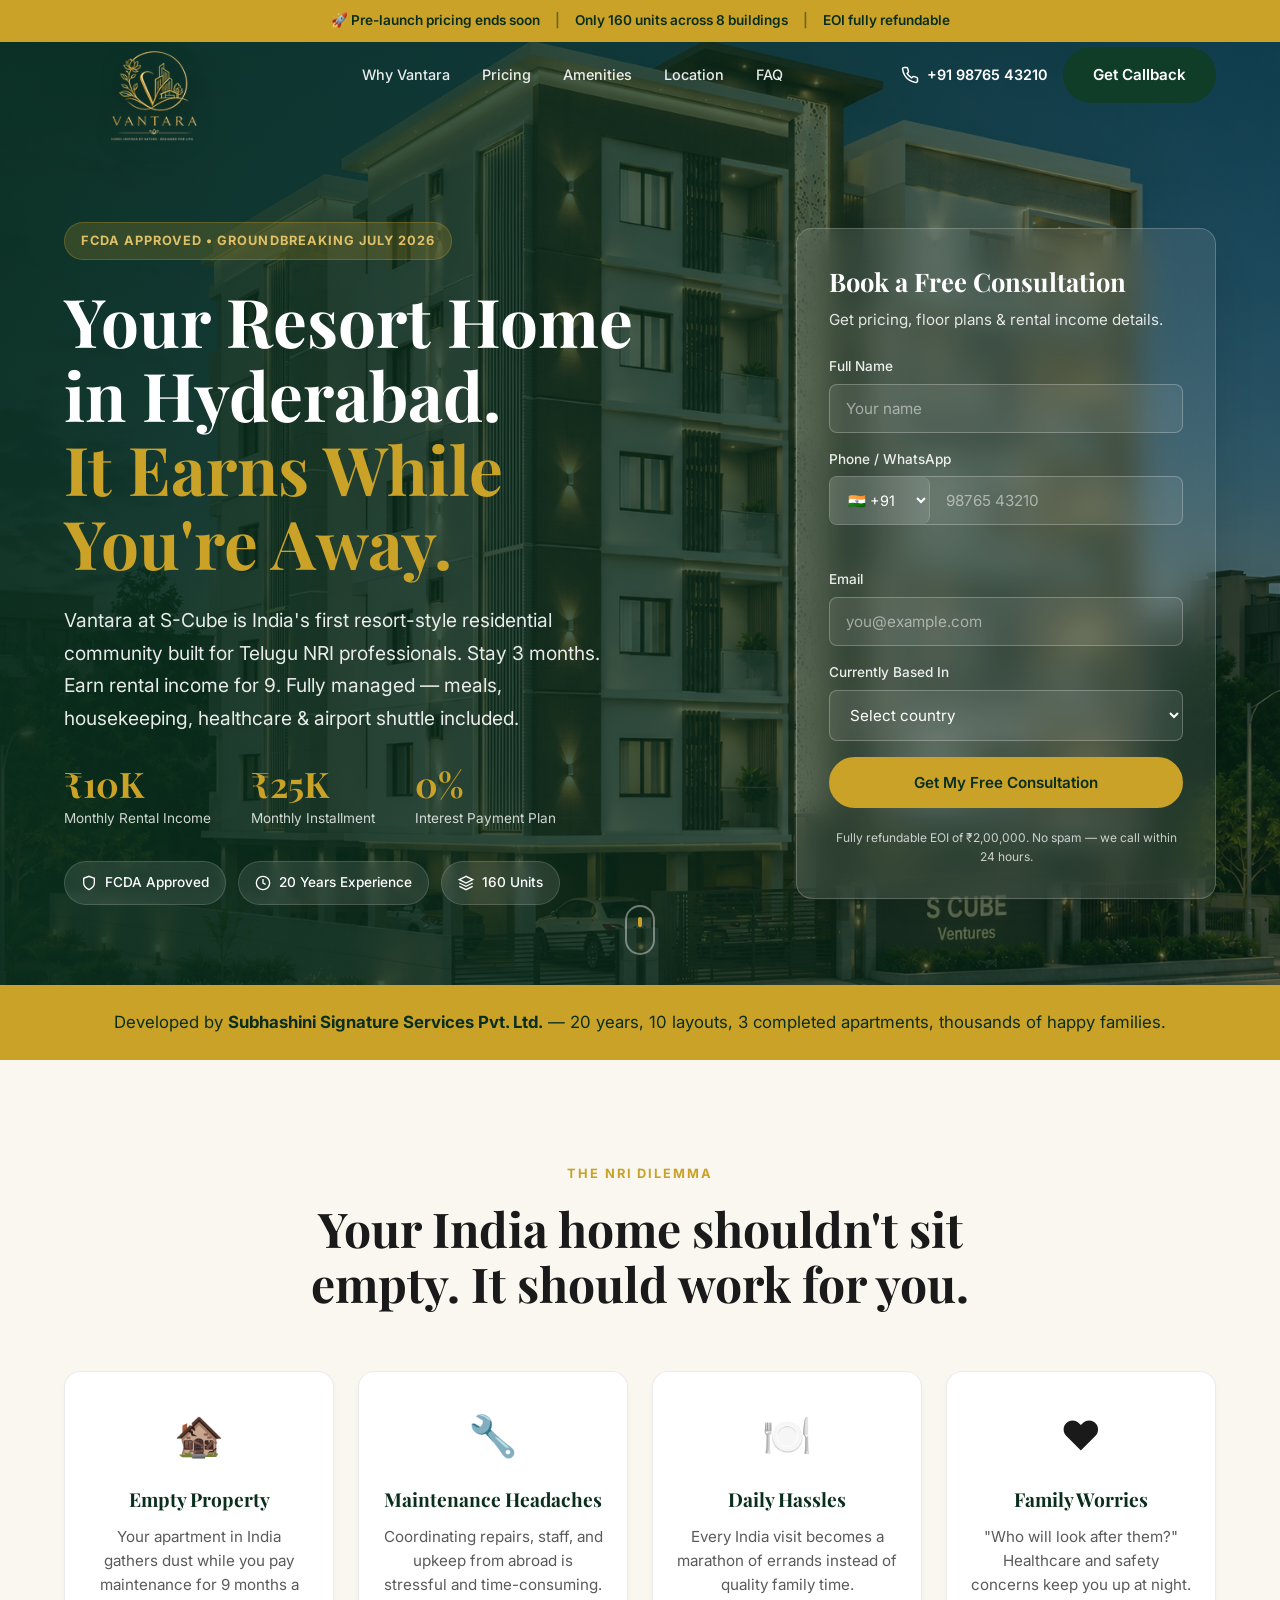
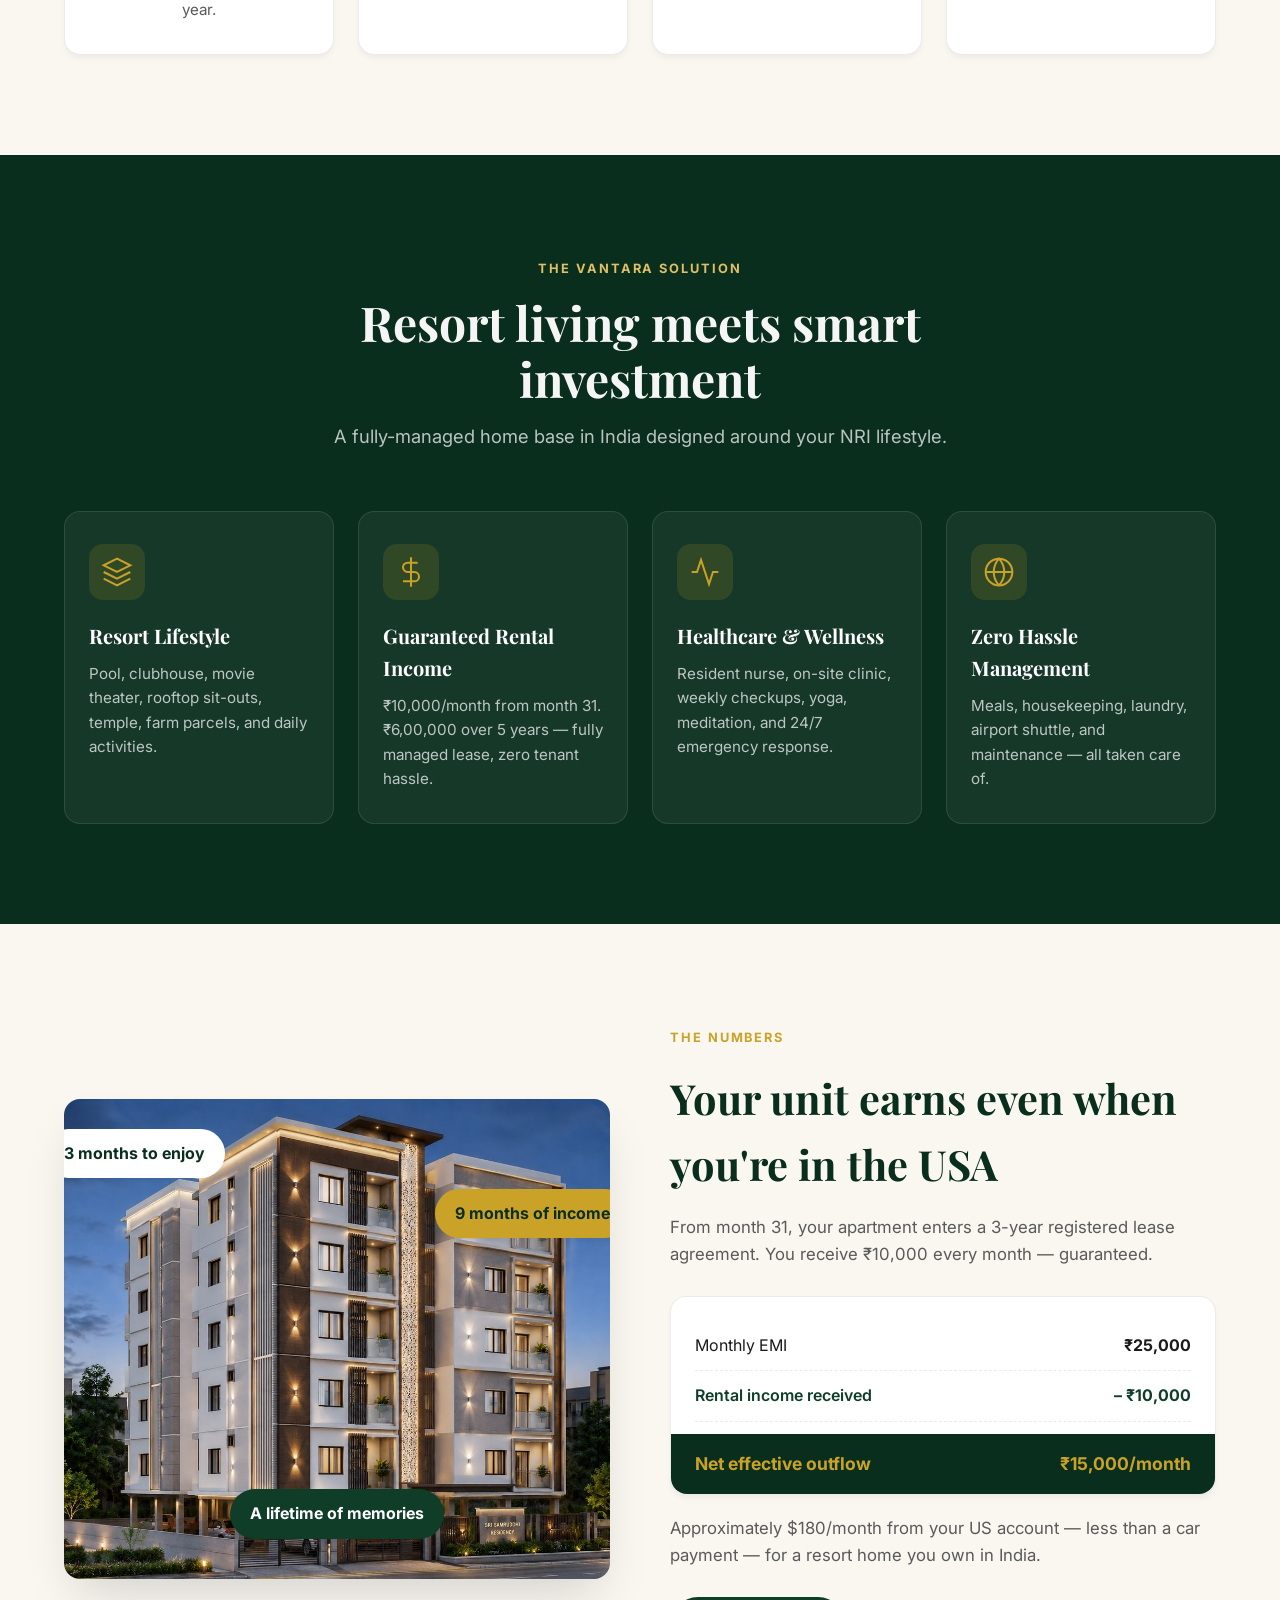
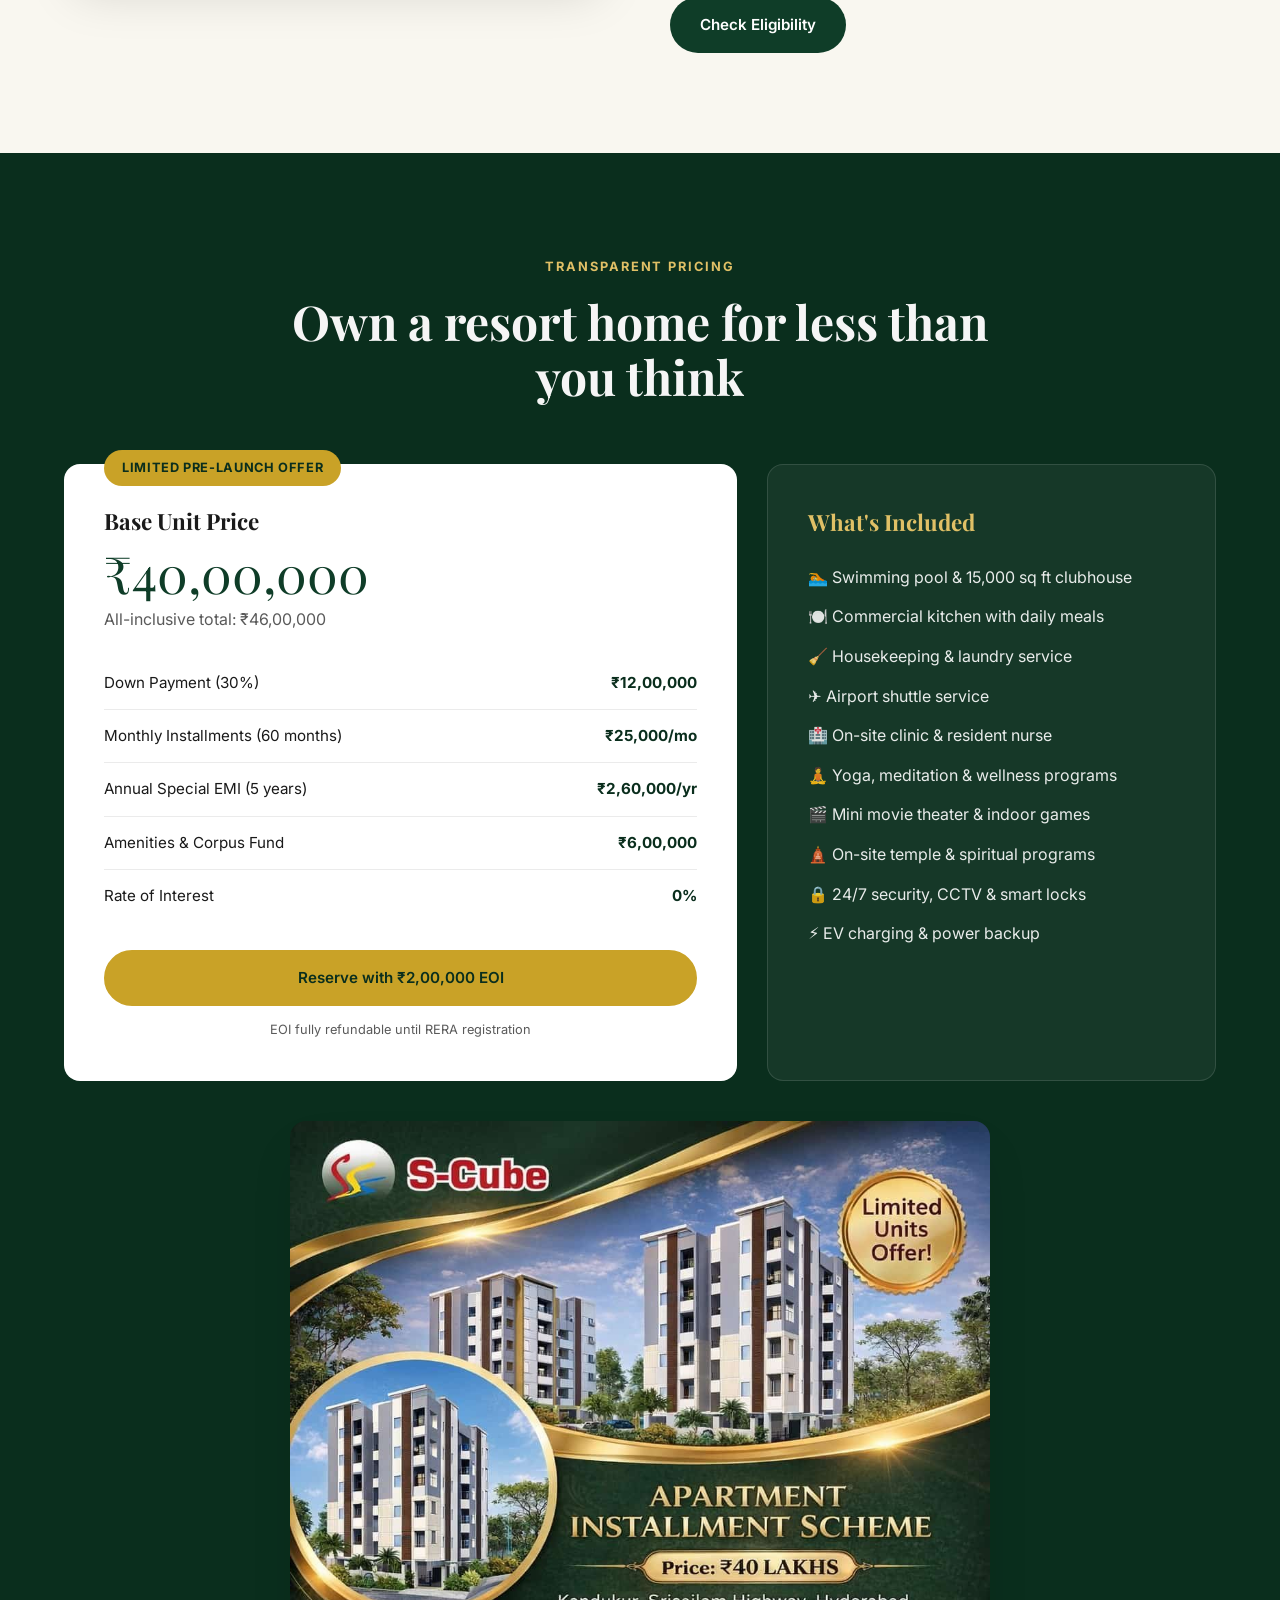
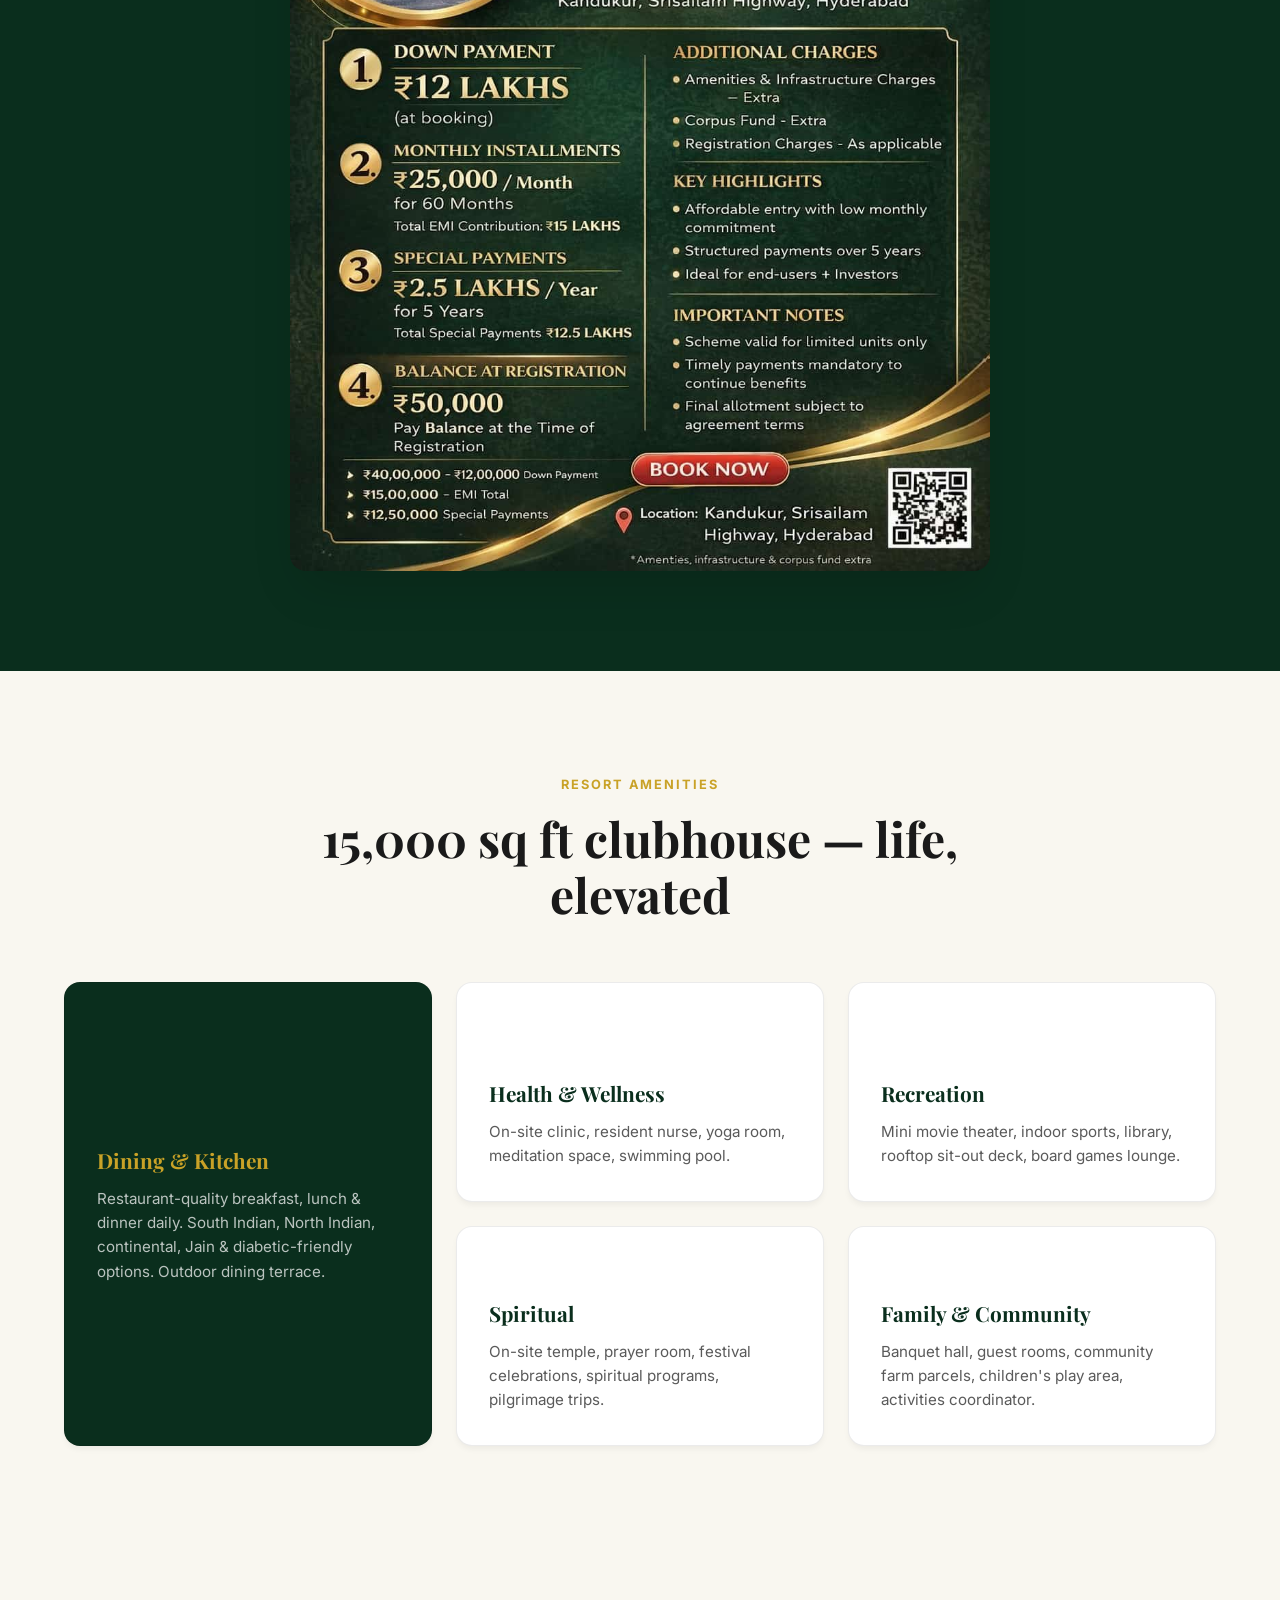
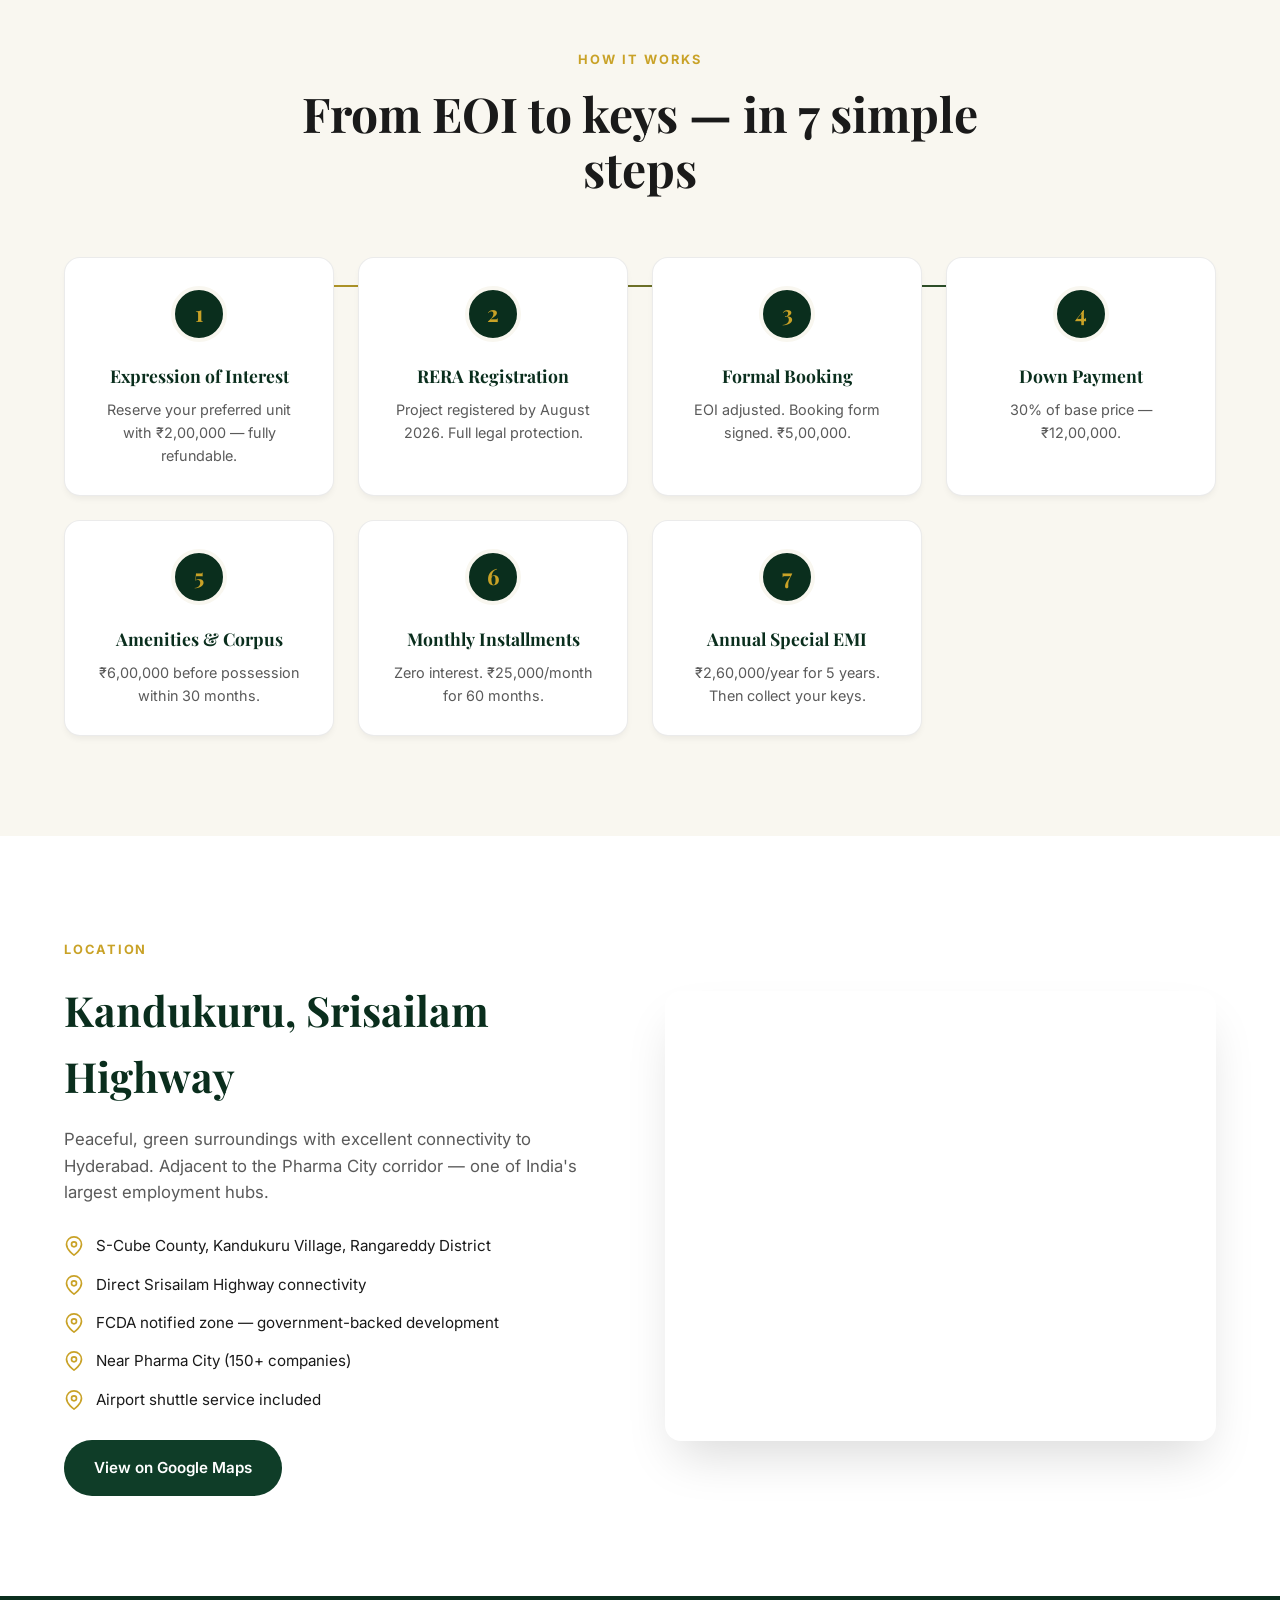
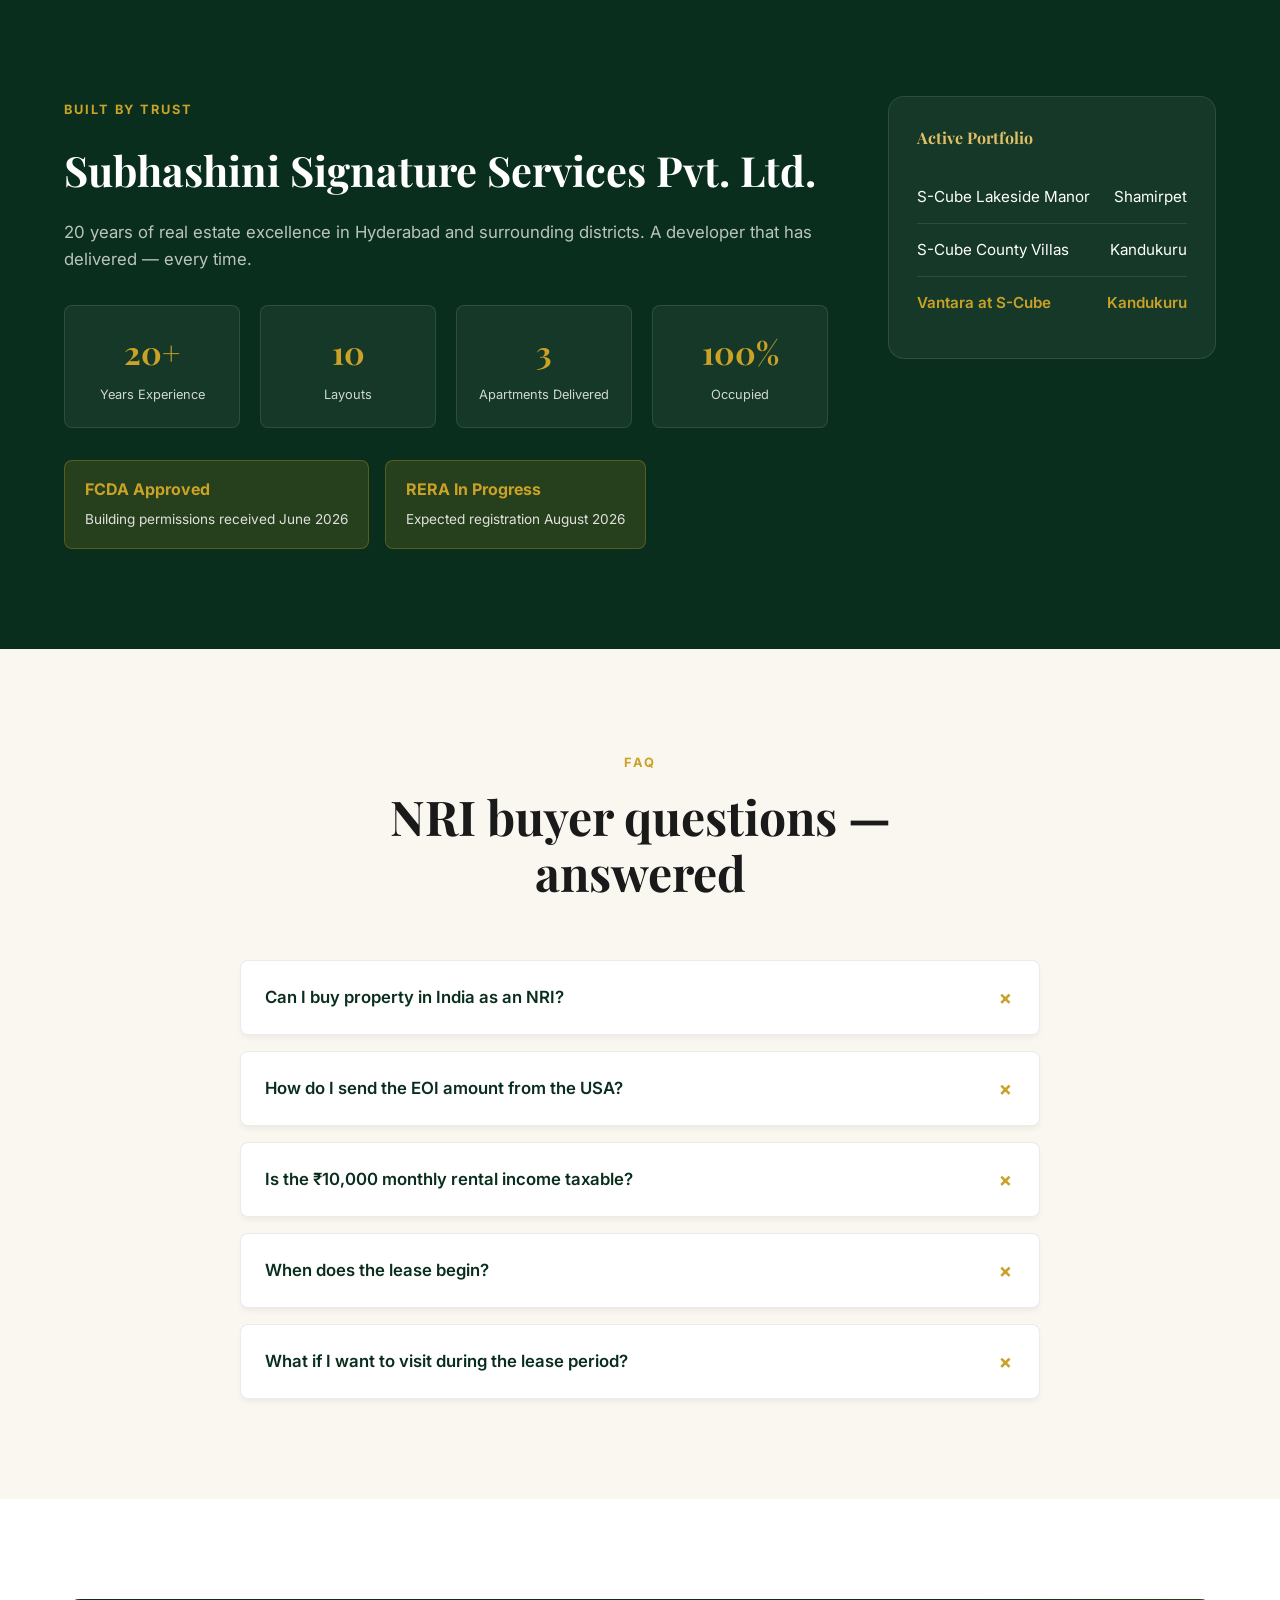
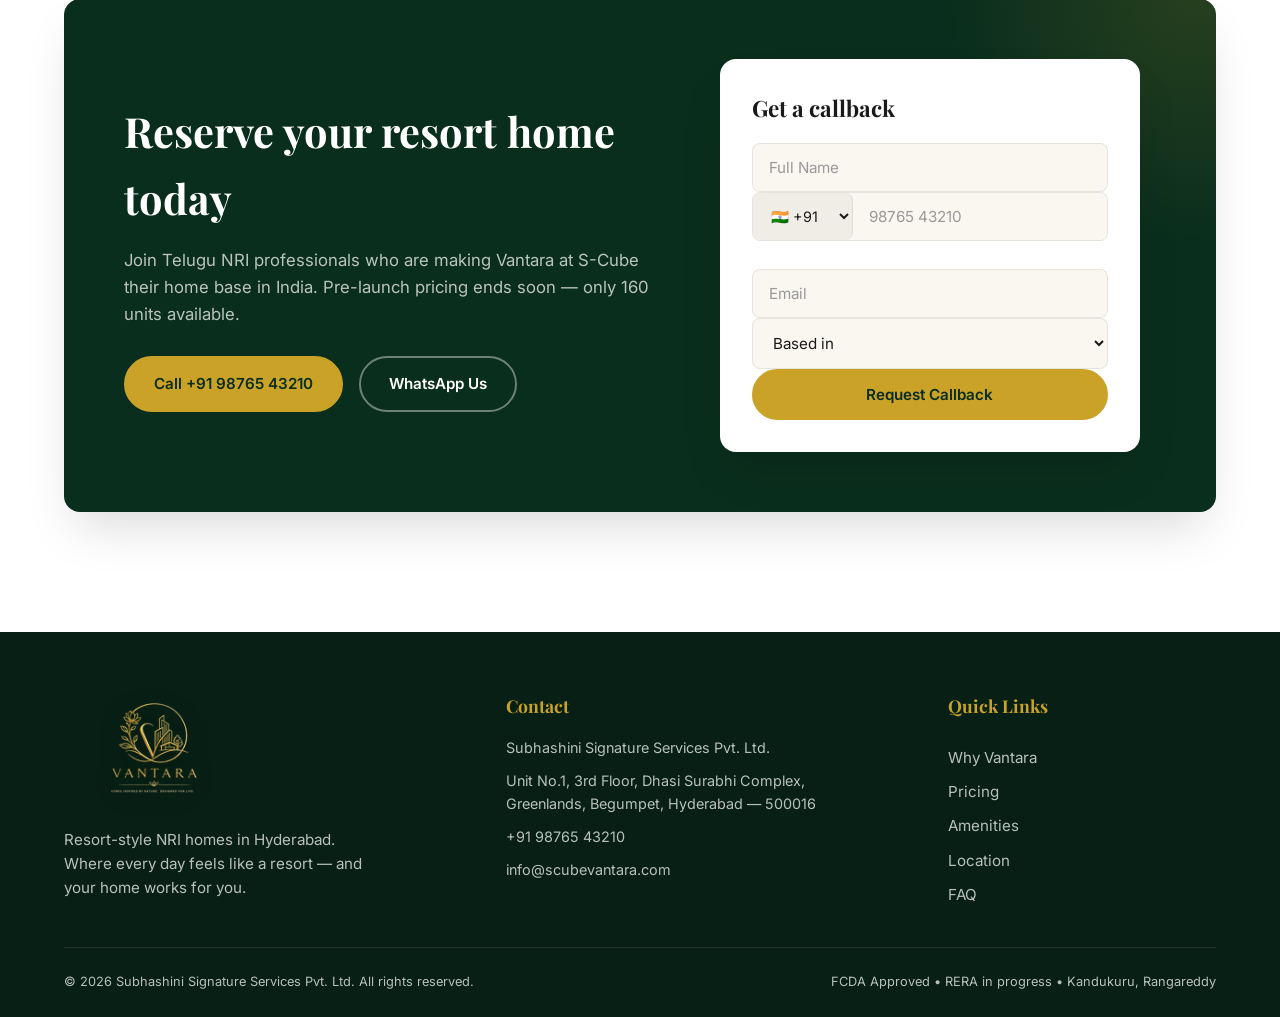
==== index.html @ 97ee4376 "Initial commit: Scube Vantara static site" ====
<!DOCTYPE html>
<html lang="en">
<head>
  <meta charset="UTF-8">
  <meta name="viewport" content="width=device-width, initial-scale=1.0">
  <title>Vantara at S-Cube | Resort-Style NRI Homes in Hyderabad</title>
  <meta name="description" content="Vantara at S-Cube: Hyderabad's first resort-style residential community for NRIs. Own a fully-managed home that earns ₹10,000/month rental income while you're away.">
  <link rel="preconnect" href="https://fonts.googleapis.com">
  <link rel="preconnect" href="https://fonts.gstatic.com" crossorigin>
  <link href="https://fonts.googleapis.com/css2?family=Playfair+Display:wght@500;600;700&family=Inter:wght@300;400;500;600;700&display=swap" rel="stylesheet">
  <link rel="icon" href="assets/logo-header.png">
  <link rel="apple-touch-icon" href="assets/logo-header.png">
  <link rel="stylesheet" href="css/style.css">
</head>
<body>
  <!-- Top urgency bar -->
  <div class="urgency-bar">
    <span>🚀 Pre-launch pricing ends soon</span>
    <span class="urgency-divider">|</span>
    <span>Only 160 units across 8 buildings</span>
    <span class="urgency-divider">|</span>
    <span>EOI fully refundable</span>
  </div>

  <!-- Header -->
  <header class="site-header" id="header">
    <div class="container header-inner">
      <a href="#" class="logo">
        <img src="assets/logo-header.png" alt="Vantara at S-Cube" class="logo-img">
      </a>
      <nav class="main-nav" id="mainNav">
        <a href="#why-vantara">Why Vantara</a>
        <a href="#pricing">Pricing</a>
        <a href="#amenities">Amenities</a>
        <a href="#location">Location</a>
        <a href="#faq">FAQ</a>
      </nav>
      <div class="header-actions">
        <a href="tel:+919876543210" class="header-phone">
          <svg width="18" height="18" viewBox="0 0 24 24" fill="none" stroke="currentColor" stroke-width="2"><path d="M22 16.92v3a2 2 0 0 1-2.18 2 19.79 19.79 0 0 1-8.63-3.07 19.5 19.5 0 0 1-6-6 19.79 19.79 0 0 1-3.07-8.67A2 2 0 0 1 4.11 2h3a2 2 0 0 1 2 1.72 12.84 12.84 0 0 0 .7 2.81 2 2 0 0 1-.45 2.11L8.09 9.91a16 16 0 0 0 6 6l1.27-1.27a2 2 0 0 1 2.11-.45 12.84 12.84 0 0 0 2.81.7A2 2 0 0 1 22 16.92z"></path></svg>
          <span>+91 98765 43210</span>
        </a>
        <a href="#contact" class="btn btn-primary">Get Callback</a>
        <button class="nav-toggle" id="navToggle" aria-label="Open menu">
          <span></span><span></span><span></span>
        </button>
      </div>
    </div>
  </header>

  <!-- Mobile Menu -->
  <div class="mobile-menu" id="mobileMenu">
    <button class="menu-close" id="menuClose" aria-label="Close menu">&times;</button>
    <a href="#why-vantara">Why Vantara</a>
    <a href="#pricing">Pricing</a>
    <a href="#amenities">Amenities</a>
    <a href="#location">Location</a>
    <a href="#faq">FAQ</a>
    <a href="#contact" class="btn btn-primary">Get Callback</a>
  </div>

  <!-- Hero -->
  <section class="hero" id="hero">
    <div class="hero-bg">
      <img src="assets/building-hero.jpg" alt="Vantara at S-Cube luxury apartments in Hyderabad" loading="eager">
      <div class="hero-overlay"></div>
    </div>
    <div class="container hero-grid">
      <div class="hero-content">
        <div class="badge">FCDA Approved • Groundbreaking July 2026</div>
        <h1>Your Resort Home in Hyderabad.<br><span class="accent">It Earns While You're Away.</span></h1>
        <p class="hero-subtitle">Vantara at S-Cube is India's first resort-style residential community built for Telugu NRI professionals. Stay 3 months. Earn rental income for 9. Fully managed — meals, housekeeping, healthcare & airport shuttle included.</p>
        <div class="hero-stats">
          <div class="stat">
            <strong>₹10K</strong>
            <span>Monthly Rental Income</span>
          </div>
          <div class="stat">
            <strong>₹25K</strong>
            <span>Monthly Installment</span>
          </div>
          <div class="stat">
            <strong>0%</strong>
            <span>Interest Payment Plan</span>
          </div>
        </div>
        <div class="hero-badges">
          <span class="chip"><svg width="16" height="16" viewBox="0 0 24 24" fill="none" stroke="currentColor" stroke-width="2"><path d="M12 22s8-4 8-10V5l-8-3-8 3v7c0 6 8 10 8 10z"></path></svg> FCDA Approved</span>
          <span class="chip"><svg width="16" height="16" viewBox="0 0 24 24" fill="none" stroke="currentColor" stroke-width="2"><circle cx="12" cy="12" r="10"></circle><path d="M12 6v6l4 2"></path></svg> 20 Years Experience</span>
          <span class="chip"><svg width="16" height="16" viewBox="0 0 24 24" fill="none" stroke="currentColor" stroke-width="2"><path d="M12 2L2 7l10 5 10-5-10-5z"></path><path d="M2 17l10 5 10-5"></path><path d="M2 12l10 5 10-5"></path></svg> 160 Units</span>
        </div>
      </div>
      <div class="hero-form-wrap">
        <form class="lead-form" id="heroForm" data-source="Hero">
          <div class="form-header">
            <h3>Book a Free Consultation</h3>
            <p>Get pricing, floor plans & rental income details.</p>
          </div>
          <div class="form-body">
            <div class="form-group">
              <label for="name">Full Name</label>
              <input type="text" id="name" name="name" placeholder="Your name" required>
            </div>
            <div class="form-group">
              <label for="heroPhone">Phone / WhatsApp</label>
              <div class="phone-field">
                <select class="country-code" name="countryCode" data-phone="heroPhone" required>
                  <option value="+91" selected>🇮🇳 +91</option>
                  <option value="+1">🇺🇸 +1</option>
                  <option value="+1">🇨🇦 +1</option>
                  <option value="+44">🇬🇧 +44</option>
                  <option value="+61">🇦🇺 +61</option>
                  <option value="+971">🇦🇪 +971</option>
                </select>
                <input type="tel" id="heroPhone" name="phone" placeholder="98765 43210" required>
              </div>
              <span class="validation-msg" id="heroPhoneMsg"></span>
            </div>
            <div class="form-group">
              <label for="email">Email</label>
              <input type="email" id="email" name="email" placeholder="you@example.com" required>
            </div>
            <div class="form-group">
              <label for="country">Currently Based In</label>
              <select id="country" name="country" required>
                <option value="" disabled selected>Select country</option>
                <option value="India">India</option>
                <option value="USA">USA</option>
                <option value="Canada">Canada</option>
                <option value="UK">UK</option>
                <option value="Australia">Australia</option>
                <option value="UAE">UAE</option>
                <option value="Other">Other</option>
              </select>
            </div>
            <button type="submit" class="btn btn-gold btn-block">Get My Free Consultation</button>
            <p class="form-note">Fully refundable EOI of ₹2,00,000. No spam — we call within 24 hours.</p>
          </div>
        </form>
      </div>
    </div>
    <a href="#why-vantara" class="scroll-down" aria-label="Scroll down">
      <span></span>
    </a>
  </section>

  <!-- Trust strip -->
  <section class="trust-strip">
    <div class="container">
      <p>Developed by <strong>Subhashini Signature Services Pvt. Ltd.</strong> — 20 years, 10 layouts, 3 completed apartments, thousands of happy families.</p>
    </div>
  </section>

  <!-- Why Vantara / Problem -->
  <section class="section problem-section" id="why-vantara">
    <div class="container">
      <div class="section-header reveal">
        <span class="section-label">The NRI Dilemma</span>
        <h2>Your India home shouldn't sit empty. It should work for you.</h2>
      </div>
      <div class="problem-grid">
        <div class="problem-card reveal">
          <div class="problem-icon">🏚️</div>
          <h4>Empty Property</h4>
          <p>Your apartment in India gathers dust while you pay maintenance for 9 months a year.</p>
        </div>
        <div class="problem-card reveal">
          <div class="problem-icon">🔧</div>
          <h4>Maintenance Headaches</h4>
          <p>Coordinating repairs, staff, and upkeep from abroad is stressful and time-consuming.</p>
        </div>
        <div class="problem-card reveal">
          <div class="problem-icon">🍽️</div>
          <h4>Daily Hassles</h4>
          <p>Every India visit becomes a marathon of errands instead of quality family time.</p>
        </div>
        <div class="problem-card reveal">
          <div class="problem-icon">❤️</div>
          <h4>Family Worries</h4>
          <p>"Who will look after them?" Healthcare and safety concerns keep you up at night.</p>
        </div>
      </div>
    </div>
  </section>

  <!-- Solution / Value pillars -->
  <section class="section section-dark solution-section">
    <div class="container">
      <div class="section-header reveal">
        <span class="section-label light">The Vantara Solution</span>
        <h2>Resort living meets smart investment</h2>
        <p class="section-subtitle">A fully-managed home base in India designed around your NRI lifestyle.</p>
      </div>
      <div class="value-grid">
        <div class="value-card reveal">
          <div class="value-icon"><svg width="32" height="32" viewBox="0 0 24 24" fill="none" stroke="currentColor" stroke-width="1.5"><path d="M12 2L2 7l10 5 10-5-10-5z"></path><path d="M2 17l10 5 10-5"></path><path d="M2 12l10 5 10-5"></path></svg></div>
          <h4>Resort Lifestyle</h4>
          <p>Pool, clubhouse, movie theater, rooftop sit-outs, temple, farm parcels, and daily activities.</p>
        </div>
        <div class="value-card reveal">
          <div class="value-icon"><svg width="32" height="32" viewBox="0 0 24 24" fill="none" stroke="currentColor" stroke-width="1.5"><path d="M12 1v22M17 5H9.5a3.5 3.5 0 0 0 0 7h5a3.5 3.5 0 0 1 0 7H6"></path></svg></div>
          <h4>Guaranteed Rental Income</h4>
          <p>₹10,000/month from month 31. ₹6,00,000 over 5 years — fully managed lease, zero tenant hassle.</p>
        </div>
        <div class="value-card reveal">
          <div class="value-icon"><svg width="32" height="32" viewBox="0 0 24 24" fill="none" stroke="currentColor" stroke-width="1.5"><path d="M22 12h-4l-3 9L9 3l-3 9H2"></path></svg></div>
          <h4>Healthcare & Wellness</h4>
          <p>Resident nurse, on-site clinic, weekly checkups, yoga, meditation, and 24/7 emergency response.</p>
        </div>
        <div class="value-card reveal">
          <div class="value-icon"><svg width="32" height="32" viewBox="0 0 24 24" fill="none" stroke="currentColor" stroke-width="1.5"><circle cx="12" cy="12" r="10"></circle><path d="M2 12h20"></path><path d="M12 2a15.3 15.3 0 0 1 4 10 15.3 15.3 0 0 1-4 10 15.3 15.3 0 0 1-4-10 15.3 15.3 0 0 1 4-10z"></path></svg></div>
          <h4>Zero Hassle Management</h4>
          <p>Meals, housekeeping, laundry, airport shuttle, and maintenance — all taken care of.</p>
        </div>
      </div>
    </div>
  </section>

  <!-- Income math -->
  <section class="section income-section">
    <div class="container">
      <div class="income-grid">
        <div class="income-visual reveal">
          <div class="income-pill">3 months to enjoy</div>
          <div class="income-pill gold">9 months of income</div>
          <div class="income-pill green">A lifetime of memories</div>
          <img src="assets/building-alt.jpg" alt="Vantara apartment building evening view" loading="lazy">
        </div>
        <div class="income-content reveal">
          <span class="section-label">The Numbers</span>
          <h2>Your unit earns even when you're in the USA</h2>
          <p>From month 31, your apartment enters a 3-year registered lease agreement. You receive ₹10,000 every month — guaranteed.</p>
          <div class="income-breakdown">
            <div class="income-row">
              <span>Monthly EMI</span>
              <strong>₹25,000</strong>
            </div>
            <div class="income-row highlight">
              <span>Rental income received</span>
              <strong>– ₹10,000</strong>
            </div>
            <div class="income-row total">
              <span>Net effective outflow</span>
              <strong>₹15,000/month</strong>
            </div>
          </div>
          <p class="fine-print">Approximately $180/month from your US account — less than a car payment — for a resort home you own in India.</p>
          <a href="#contact" class="btn btn-primary">Check Eligibility</a>
        </div>
      </div>
    </div>
  </section>

  <!-- Pricing -->
  <section class="section section-dark pricing-section" id="pricing">
    <div class="container">
      <div class="section-header reveal">
        <span class="section-label light">Transparent Pricing</span>
        <h2>Own a resort home for less than you think</h2>
      </div>
      <div class="pricing-grid">
        <div class="pricing-card main reveal">
          <div class="pricing-tag">Limited Pre-Launch Offer</div>
          <h3>Base Unit Price</h3>
          <div class="price">₹40,00,000</div>
          <p class="price-note">All-inclusive total: ₹46,00,000</p>
          <ul class="price-features">
            <li><span>Down Payment (30%)</span><strong>₹12,00,000</strong></li>
            <li><span>Monthly Installments (60 months)</span><strong>₹25,000/mo</strong></li>
            <li><span>Annual Special EMI (5 years)</span><strong>₹2,60,000/yr</strong></li>
            <li><span>Amenities & Corpus Fund</span><strong>₹6,00,000</strong></li>
            <li><span>Rate of Interest</span><strong>0%</strong></li>
          </ul>
          <a href="#contact" class="btn btn-gold btn-block">Reserve with ₹2,00,000 EOI</a>
          <p class="price-guarantee">EOI fully refundable until RERA registration</p>
        </div>
        <div class="pricing-card alt reveal">
          <h3>What's Included</h3>
          <ul class="includes-list">
            <li>🏊 Swimming pool & 15,000 sq ft clubhouse</li>
            <li>🍽️ Commercial kitchen with daily meals</li>
            <li>🧹 Housekeeping & laundry service</li>
            <li>✈️ Airport shuttle service</li>
            <li>🏥 On-site clinic & resident nurse</li>
            <li>🧘 Yoga, meditation & wellness programs</li>
            <li>🎬 Mini movie theater & indoor games</li>
            <li>🛕 On-site temple & spiritual programs</li>
            <li>🔒 24/7 security, CCTV & smart locks</li>
            <li>⚡ EV charging & power backup</li>
          </ul>
        </div>
      </div>
      <div class="pricing-poster reveal">
        <img src="assets/pricing-poster.jpg" alt="Vantara at S-Cube apartment installment scheme" loading="lazy">
      </div>
    </div>
  </section>

  <!-- Amenities -->
  <section class="section amenities-section" id="amenities">
    <div class="container">
      <div class="section-header reveal">
        <span class="section-label">Resort Amenities</span>
        <h2>15,000 sq ft clubhouse — life, elevated</h2>
      </div>
      <div class="amenities-grid">
        <div class="amenity-card large reveal">
          <div class="amenity-content">
            <h4>Dining & Kitchen</h4>
            <p>Restaurant-quality breakfast, lunch & dinner daily. South Indian, North Indian, continental, Jain & diabetic-friendly options. Outdoor dining terrace.</p>
          </div>
        </div>
        <div class="amenity-card reveal">
          <div class="amenity-content">
            <h4>Health & Wellness</h4>
            <p>On-site clinic, resident nurse, yoga room, meditation space, swimming pool.</p>
          </div>
        </div>
        <div class="amenity-card reveal">
          <div class="amenity-content">
            <h4>Recreation</h4>
            <p>Mini movie theater, indoor sports, library, rooftop sit-out deck, board games lounge.</p>
          </div>
        </div>
        <div class="amenity-card reveal">
          <div class="amenity-content">
            <h4>Spiritual</h4>
            <p>On-site temple, prayer room, festival celebrations, spiritual programs, pilgrimage trips.</p>
          </div>
        </div>
        <div class="amenity-card reveal">
          <div class="amenity-content">
            <h4>Family & Community</h4>
            <p>Banquet hall, guest rooms, community farm parcels, children's play area, activities coordinator.</p>
          </div>
        </div>
      </div>
    </div>
  </section>

  <!-- How it works -->
  <section class="section steps-section">
    <div class="container">
      <div class="section-header reveal">
        <span class="section-label">How It Works</span>
        <h2>From EOI to keys — in 7 simple steps</h2>
      </div>
      <div class="steps-timeline">
        <div class="step reveal">
          <div class="step-number">1</div>
          <h4>Expression of Interest</h4>
          <p>Reserve your preferred unit with ₹2,00,000 — fully refundable.</p>
        </div>
        <div class="step reveal">
          <div class="step-number">2</div>
          <h4>RERA Registration</h4>
          <p>Project registered by August 2026. Full legal protection.</p>
        </div>
        <div class="step reveal">
          <div class="step-number">3</div>
          <h4>Formal Booking</h4>
          <p>EOI adjusted. Booking form signed. ₹5,00,000.</p>
        </div>
        <div class="step reveal">
          <div class="step-number">4</div>
          <h4>Down Payment</h4>
          <p>30% of base price — ₹12,00,000.</p>
        </div>
        <div class="step reveal">
          <div class="step-number">5</div>
          <h4>Amenities & Corpus</h4>
          <p>₹6,00,000 before possession within 30 months.</p>
        </div>
        <div class="step reveal">
          <div class="step-number">6</div>
          <h4>Monthly Installments</h4>
          <p>Zero interest. ₹25,000/month for 60 months.</p>
        </div>
        <div class="step reveal">
          <div class="step-number">7</div>
          <h4>Annual Special EMI</h4>
          <p>₹2,60,000/year for 5 years. Then collect your keys.</p>
        </div>
      </div>
    </div>
  </section>

  <!-- Location -->
  <section class="section location-section" id="location">
    <div class="container">
      <div class="location-grid">
        <div class="location-content reveal">
          <span class="section-label">Location</span>
          <h2>Kandukuru, Srisailam Highway</h2>
          <p>Peaceful, green surroundings with excellent connectivity to Hyderabad. Adjacent to the Pharma City corridor — one of India's largest employment hubs.</p>
          <ul class="location-list">
            <li><svg width="20" height="20" viewBox="0 0 24 24" fill="none" stroke="currentColor" stroke-width="2"><path d="M21 10c0 7-9 13-9 13s-9-6-9-13a9 9 0 0 1 18 0z"></path><circle cx="12" cy="10" r="3"></circle></svg> S-Cube County, Kandukuru Village, Rangareddy District</li>
            <li><svg width="20" height="20" viewBox="0 0 24 24" fill="none" stroke="currentColor" stroke-width="2"><path d="M21 10c0 7-9 13-9 13s-9-6-9-13a9 9 0 0 1 18 0z"></path><circle cx="12" cy="10" r="3"></circle></svg> Direct Srisailam Highway connectivity</li>
            <li><svg width="20" height="20" viewBox="0 0 24 24" fill="none" stroke="currentColor" stroke-width="2"><path d="M21 10c0 7-9 13-9 13s-9-6-9-13a9 9 0 0 1 18 0z"></path><circle cx="12" cy="10" r="3"></circle></svg> FCDA notified zone — government-backed development</li>
            <li><svg width="20" height="20" viewBox="0 0 24 24" fill="none" stroke="currentColor" stroke-width="2"><path d="M21 10c0 7-9 13-9 13s-9-6-9-13a9 9 0 0 1 18 0z"></path><circle cx="12" cy="10" r="3"></circle></svg> Near Pharma City (150+ companies)</li>
            <li><svg width="20" height="20" viewBox="0 0 24 24" fill="none" stroke="currentColor" stroke-width="2"><path d="M21 10c0 7-9 13-9 13s-9-6-9-13a9 9 0 0 1 18 0z"></path><circle cx="12" cy="10" r="3"></circle></svg> Airport shuttle service included</li>
          </ul>
          <a href="https://maps.google.com/?q=Kandukuru,Srisailam+Highway,Hyderabad" target="_blank" class="btn btn-primary">View on Google Maps</a>
        </div>
        <div class="location-map reveal">
          <iframe 
            src="https://www.google.com/maps/embed?pb=!1m18!1m12!1m3!1d30567.04712729704!2d78.6375!3d17.2333!2m3!1f0!2f0!3f0!3m2!1i1024!2i768!4f13.1!3m3!1m2!1s0x3bcb7f8c8c8c8c8c%3A0x8c8c8c8c8c8c8c8c!2sKandukuru%2C%20Telangana!5e0!3m2!1sen!2sin!4v1699999999999!5m2!1sen!2sin" 
            width="100%" height="100%" style="border:0;" allowfullscreen="" loading="lazy" referrerpolicy="no-referrer-when-downgrade" title="Vantara at S-Cube Location">
          </iframe>
        </div>
      </div>
    </div>
  </section>

  <!-- Trust / Developer -->
  <section class="section developer-section">
    <div class="container">
      <div class="developer-grid">
        <div class="developer-content reveal">
          <span class="section-label">Built by Trust</span>
          <h2>Subhashini Signature Services Pvt. Ltd.</h2>
          <p>20 years of real estate excellence in Hyderabad and surrounding districts. A developer that has delivered — every time.</p>
          <div class="developer-stats">
            <div class="dev-stat">
              <strong>20+</strong>
              <span>Years Experience</span>
            </div>
            <div class="dev-stat">
              <strong>10</strong>
              <span>Layouts</span>
            </div>
            <div class="dev-stat">
              <strong>3</strong>
              <span>Apartments Delivered</span>
            </div>
            <div class="dev-stat">
              <strong>100%</strong>
              <span>Occupied</span>
            </div>
          </div>
          <div class="approval-badges">
            <div class="approval-badge">
              <strong>FCDA Approved</strong>
              <span>Building permissions received June 2026</span>
            </div>
            <div class="approval-badge">
              <strong>RERA In Progress</strong>
              <span>Expected registration August 2026</span>
            </div>
          </div>
        </div>
        <div class="developer-projects reveal">
          <h4>Active Portfolio</h4>
          <div class="project-item">
            <span>S-Cube Lakeside Manor</span>
            <span>Shamirpet</span>
          </div>
          <div class="project-item">
            <span>S-Cube County Villas</span>
            <span>Kandukuru</span>
          </div>
          <div class="project-item highlight">
            <span>Vantara at S-Cube</span>
            <span>Kandukuru</span>
          </div>
        </div>
      </div>
    </div>
  </section>

  <!-- FAQ -->
  <section class="section faq-section" id="faq">
    <div class="container">
      <div class="section-header reveal">
        <span class="section-label">FAQ</span>
        <h2>NRI buyer questions — answered</h2>
      </div>
      <div class="faq-list">
        <div class="faq-item reveal">
          <button class="faq-question" aria-expanded="false">
            <span>Can I buy property in India as an NRI?</span>
            <span class="faq-icon">+</span>
          </button>
          <div class="faq-answer">
            <p>Yes, fully permitted under FEMA guidelines. No RBI approval is needed for NRIs purchasing residential property in India.</p>
          </div>
        </div>
        <div class="faq-item reveal">
          <button class="faq-question" aria-expanded="false">
            <span>How do I send the EOI amount from the USA?</span>
            <span class="faq-icon">+</span>
          </button>
          <div class="faq-answer">
            <p>Simple international wire transfer from your US bank to our Indian company account using Purpose Code S0306. The ₹2,00,000 EOI is approximately $2,400 and clears in 1–2 business days.</p>
          </div>
        </div>
        <div class="faq-item reveal">
          <button class="faq-question" aria-expanded="false">
            <span>Is the ₹10,000 monthly rental income taxable?</span>
            <span class="faq-icon">+</span>
          </button>
          <div class="faq-answer">
            <p>No TDS applies below ₹50,000/month. Under the new Indian tax regime, income up to ₹12 lakhs/year has zero tax liability. Rental income is fully repatriable to your US account under FEMA.</p>
          </div>
        </div>
        <div class="faq-item reveal">
          <button class="faq-question" aria-expanded="false">
            <span>When does the lease begin?</span>
            <span class="faq-icon">+</span>
          </button>
          <div class="faq-answer">
            <p>The 3-year registered lease begins from the 31st month of your booking date, once your unit is ready and handed over.</p>
          </div>
        </div>
        <div class="faq-item reveal">
          <button class="faq-question" aria-expanded="false">
            <span>What if I want to visit during the lease period?</span>
            <span class="faq-icon">+</span>
          </button>
          <div class="faq-answer">
            <p>You can stay in your own unit or any available unit during your India visits. The lease is structured around your visits — your home is always available when you need it.</p>
          </div>
        </div>
      </div>
    </div>
  </section>

  <!-- Final CTA -->
  <section class="section final-cta" id="contact">
    <div class="container">
      <div class="cta-box reveal">
        <div class="cta-content">
          <h2>Reserve your resort home today</h2>
          <p>Join Telugu NRI professionals who are making Vantara at S-Cube their home base in India. Pre-launch pricing ends soon — only 160 units available.</p>
          <div class="cta-buttons">
            <a href="tel:+919876543210" class="btn btn-gold">Call +91 98765 43210</a>
            <a href="https://wa.me/919876543210" class="btn btn-outline" target="_blank">WhatsApp Us</a>
          </div>
        </div>
        <form class="lead-form compact" id="footerForm" data-source="Footer">
          <h4>Get a callback</h4>
          <div class="form-group">
            <input type="text" name="name" placeholder="Full Name" required>
          </div>
          <div class="form-group">
            <div class="phone-field">
              <select class="country-code" name="countryCode" data-phone="footerPhone" required>
                <option value="+91" selected>🇮🇳 +91</option>
                <option value="+1">🇺🇸 +1</option>
                <option value="+1">🇨🇦 +1</option>
                <option value="+44">🇬🇧 +44</option>
                <option value="+61">🇦🇺 +61</option>
                <option value="+971">🇦🇪 +971</option>
              </select>
              <input type="tel" id="footerPhone" name="phone" placeholder="98765 43210" required>
            </div>
            <span class="validation-msg" id="footerPhoneMsg"></span>
          </div>
          <div class="form-group">
            <input type="email" name="email" placeholder="Email" required>
          </div>
          <div class="form-group">
            <select name="country" required>
              <option value="" disabled selected>Based in</option>
              <option value="India">India</option>
              <option value="USA">USA</option>
              <option value="Canada">Canada</option>
              <option value="UK">UK</option>
              <option value="Australia">Australia</option>
              <option value="UAE">UAE</option>
              <option value="Other">Other</option>
            </select>
          </div>
          <button type="submit" class="btn btn-gold btn-block">Request Callback</button>
        </form>
      </div>
    </div>
  </section>

  <!-- Footer -->
  <footer class="site-footer">
    <div class="container">
      <div class="footer-grid">
        <div class="footer-brand">
          <a href="#" class="logo">
            <img src="assets/logo-footer.png" alt="Vantara at S-Cube" class="logo-img">
          </a>
          <p>Resort-style NRI homes in Hyderabad. Where every day feels like a resort — and your home works for you.</p>
        </div>
        <div class="footer-contact">
          <h4>Contact</h4>
          <p>Subhashini Signature Services Pvt. Ltd.</p>
          <p>Unit No.1, 3rd Floor, Dhasi Surabhi Complex,<br>Greenlands, Begumpet, Hyderabad — 500016</p>
          <p><a href="tel:+919876543210">+91 98765 43210</a></p>
          <p><a href="mailto:info@scubevantara.com">info@scubevantara.com</a></p>
        </div>
        <div class="footer-links">
          <h4>Quick Links</h4>
          <a href="#why-vantara">Why Vantara</a>
          <a href="#pricing">Pricing</a>
          <a href="#amenities">Amenities</a>
          <a href="#location">Location</a>
          <a href="#faq">FAQ</a>
        </div>
      </div>
      <div class="footer-bottom">
        <p>&copy; 2026 Subhashini Signature Services Pvt. Ltd. All rights reserved.</p>
        <p>FCDA Approved • RERA in progress • Kandukuru, Rangareddy</p>
      </div>
    </div>
  </footer>

  <!-- Sticky mobile CTA -->
  <div class="sticky-cta">
    <a href="tel:+919876543210" class="btn btn-outline">Call</a>
    <a href="#contact" class="btn btn-gold">Get Callback</a>
  </div>

  <!-- Success Modal -->
  <div class="modal" id="successModal" aria-hidden="true">
    <div class="modal-backdrop"></div>
    <div class="modal-content">
      <button class="modal-close" id="modalClose" aria-label="Close">&times;</button>
      <div class="modal-icon">🎉</div>
      <h3>Thank you!</h3>
      <p>Your interest in Vantara at S-Cube has been recorded. Our NRI relationship manager will call you within 24 hours.</p>
      <button class="btn btn-primary" id="modalOk">Got it</button>
    </div>
  </div>

  <script src="js/main.js"></script>
</body>
</html>
---- css/style.css ----
:root {
  --green-dark: #0a2e1d;
  --green: #0f3d28;
  --green-light: #1a5236;
  --gold: #c9a227;
  --gold-light: #e0c066;
  --gold-dark: #a0801f;
  --cream: #f9f7f0;
  --white: #ffffff;
  --text: #1a1a1a;
  --text-muted: #5a5a5a;
  --text-light: #f5f5f5;
  --text-muted-light: rgba(245, 245, 245, 0.75);
  --border: rgba(0, 0, 0, 0.08);
  --shadow: 0 25px 50px -12px rgba(0, 0, 0, 0.15);
  --shadow-sm: 0 4px 6px -1px rgba(0, 0, 0, 0.05);
  --radius: 16px;
  --radius-sm: 8px;
  --transition: all 0.3s cubic-bezier(0.4, 0, 0.2, 1);
  --font-heading: 'Playfair Display', Georgia, serif;
  --font-body: 'Inter', system-ui, sans-serif;
}

* {
  margin: 0;
  padding: 0;
  box-sizing: border-box;
}

html {
  scroll-behavior: smooth;
}

body {
  font-family: var(--font-body);
  color: var(--text);
  background: var(--cream);
  line-height: 1.6;
  overflow-x: hidden;
}

img {
  max-width: 100%;
  height: auto;
  display: block;
}

a {
  color: inherit;
  text-decoration: none;
}

.container {
  width: 100%;
  max-width: 1200px;
  margin: 0 auto;
  padding: 0 24px;
}

.section {
  padding: 100px 0;
  position: relative;
}

.section-dark {
  background: var(--green-dark);
  color: var(--text-light);
}

.section-header {
  text-align: center;
  max-width: 720px;
  margin: 0 auto 60px;
}

.section-label {
  display: inline-block;
  font-size: 0.8rem;
  font-weight: 700;
  text-transform: uppercase;
  letter-spacing: 0.15em;
  color: var(--gold);
  margin-bottom: 16px;
}

.section-label.light {
  color: var(--gold-light);
}

.section-header h2 {
  font-family: var(--font-heading);
  font-size: clamp(2rem, 5vw, 3rem);
  line-height: 1.15;
  margin-bottom: 16px;
}

.section-subtitle {
  font-size: 1.15rem;
  color: var(--text-muted-light);
}

/* Urgency bar */
.urgency-bar {
  background: var(--gold);
  color: var(--green-dark);
  text-align: center;
  padding: 10px 16px;
  font-size: 0.85rem;
  font-weight: 600;
  position: relative;
  z-index: 1001;
}

.urgency-divider {
  margin: 0 12px;
  opacity: 0.5;
}

/* Header */
.site-header {
  position: fixed;
  top: 0;
  left: 0;
  right: 0;
  z-index: 1000;
  background: transparent;
  transition: var(--transition);
  padding-top: 30px;
}

.site-header.scrolled {
  background: rgba(10, 46, 29, 0.95);
  backdrop-filter: blur(12px);
  padding-top: 0;
  box-shadow: var(--shadow-sm);
}

.header-inner {
  display: flex;
  align-items: center;
  justify-content: space-between;
  height: 90px;
}

.logo {
  display: flex;
  align-items: center;
  color: var(--white);
}

.logo-img {
  height: 120px;
  width: auto;
  object-fit: contain;
  filter: drop-shadow(0 4px 12px rgba(0, 0, 0, 0.35));
  transition: var(--transition);
  position: relative;
  z-index: 1002;
  margin-bottom: -40px;
}

.site-header .logo-img {
  margin-top: 10px;
}

.site-footer .logo-img {
  height: 120px;
  margin-bottom: 0;
}

.logo:hover .logo-img {
  filter: drop-shadow(0 8px 24px rgba(201, 162, 39, 0.5));
  transform: scale(1.04);
}

.main-nav {
  display: flex;
  gap: 32px;
}

.main-nav a {
  color: var(--white);
  font-size: 0.9rem;
  font-weight: 500;
  opacity: 0.9;
  transition: var(--transition);
  position: relative;
}

.main-nav a::after {
  content: '';
  position: absolute;
  bottom: -4px;
  left: 0;
  width: 0;
  height: 2px;
  background: var(--gold);
  transition: var(--transition);
}

.main-nav a:hover {
  opacity: 1;
  color: var(--gold);
}

.main-nav a:hover::after {
  width: 100%;
}

.header-actions {
  display: flex;
  align-items: center;
  gap: 16px;
}

.header-phone {
  display: flex;
  align-items: center;
  gap: 8px;
  color: var(--white);
  font-weight: 600;
  font-size: 0.9rem;
  transition: var(--transition);
}

.header-phone:hover {
  color: var(--gold);
}

.nav-toggle {
  display: none;
  flex-direction: column;
  gap: 5px;
  background: none;
  border: none;
  cursor: pointer;
  padding: 8px;
}

.nav-toggle span {
  display: block;
  width: 24px;
  height: 2px;
  background: var(--white);
  transition: var(--transition);
}

/* Buttons */
.btn {
  display: inline-flex;
  align-items: center;
  justify-content: center;
  gap: 8px;
  padding: 14px 28px;
  border-radius: 50px;
  font-weight: 600;
  font-size: 0.95rem;
  transition: var(--transition);
  border: 2px solid transparent;
  cursor: pointer;
  font-family: inherit;
}

.btn-primary {
  background: var(--green);
  color: var(--white);
}

.btn-primary:hover {
  background: var(--green-light);
  transform: translateY(-2px);
}

.btn-gold {
  background: var(--gold);
  color: var(--green-dark);
  border-color: var(--gold);
}

.btn-gold:hover {
  background: var(--gold-light);
  border-color: var(--gold-light);
  transform: translateY(-2px);
  box-shadow: 0 10px 25px rgba(201, 162, 39, 0.3);
}

.btn-outline {
  background: transparent;
  color: var(--white);
  border-color: rgba(255, 255, 255, 0.4);
}

.btn-outline:hover {
  background: var(--white);
  color: var(--green-dark);
  border-color: var(--white);
}

.btn-block {
  width: 100%;
}

/* Mobile menu */
.mobile-menu {
  position: fixed;
  top: 0;
  right: -100%;
  width: min(320px, 85%);
  height: 100vh;
  background: var(--green-dark);
  z-index: 1100;
  padding: 80px 32px;
  display: flex;
  flex-direction: column;
  gap: 24px;
  transition: var(--transition);
}

.mobile-menu.open {
  right: 0;
}

.mobile-menu a {
  color: var(--white);
  font-size: 1.1rem;
  font-weight: 500;
}

.menu-close {
  position: absolute;
  top: 20px;
  right: 24px;
  background: none;
  border: none;
  color: var(--white);
  font-size: 2.5rem;
  cursor: pointer;
  line-height: 1;
}

/* Hero */
.hero {
  min-height: 100vh;
  display: flex;
  align-items: center;
  position: relative;
  padding: 180px 0 80px;
  overflow: hidden;
}

.hero-bg {
  position: absolute;
  inset: 0;
  z-index: -2;
}

.hero-bg img {
  width: 100%;
  height: 100%;
  object-fit: cover;
}

.hero-overlay {
  position: absolute;
  inset: 0;
  background: linear-gradient(90deg, rgba(10, 46, 29, 0.92) 0%, rgba(10, 46, 29, 0.75) 50%, rgba(10, 46, 29, 0.55) 100%);
  z-index: 1;
}

.hero-grid {
  display: grid;
  grid-template-columns: 1.1fr 0.9fr;
  gap: 60px;
  align-items: center;
  position: relative;
  z-index: 2;
}

.hero-content {
  color: var(--white);
}

.badge {
  display: inline-flex;
  align-items: center;
  gap: 8px;
  background: rgba(201, 162, 39, 0.2);
  color: var(--gold-light);
  border: 1px solid rgba(201, 162, 39, 0.3);
  padding: 8px 16px;
  border-radius: 50px;
  font-size: 0.8rem;
  font-weight: 700;
  text-transform: uppercase;
  letter-spacing: 0.08em;
  margin-bottom: 24px;
}

.hero h1 {
  font-family: var(--font-heading);
  font-size: clamp(2.5rem, 5.5vw, 4.2rem);
  line-height: 1.1;
  margin-bottom: 24px;
}

.hero h1 .accent {
  color: var(--gold);
  display: block;
}

.hero-subtitle {
  font-size: 1.2rem;
  line-height: 1.7;
  opacity: 0.9;
  max-width: 560px;
  margin-bottom: 32px;
}

.hero-stats {
  display: flex;
  gap: 40px;
  margin-bottom: 32px;
}

.stat {
  display: flex;
  flex-direction: column;
}

.stat strong {
  font-family: var(--font-heading);
  font-size: 2.2rem;
  color: var(--gold);
  line-height: 1;
}

.stat span {
  font-size: 0.85rem;
  opacity: 0.8;
  margin-top: 6px;
}

.hero-badges {
  display: flex;
  flex-wrap: wrap;
  gap: 12px;
}

.chip {
  display: inline-flex;
  align-items: center;
  gap: 8px;
  background: rgba(255, 255, 255, 0.1);
  backdrop-filter: blur(4px);
  padding: 10px 16px;
  border-radius: 50px;
  font-size: 0.85rem;
  font-weight: 500;
  border: 1px solid rgba(255, 255, 255, 0.15);
}

/* Lead form */
.hero-form-wrap {
  display: flex;
  justify-content: flex-end;
}

.lead-form {
  background: rgba(255, 255, 255, 0.1);
  backdrop-filter: blur(16px);
  border: 1px solid rgba(255, 255, 255, 0.2);
  border-radius: var(--radius);
  padding: 32px;
  width: 100%;
  max-width: 420px;
  color: var(--white);
  box-shadow: var(--shadow);
}

.form-header {
  margin-bottom: 24px;
}

.form-header h3 {
  font-family: var(--font-heading);
  font-size: 1.6rem;
  margin-bottom: 6px;
}

.form-header p {
  opacity: 0.85;
  font-size: 0.95rem;
}

.form-body {
  display: flex;
  flex-direction: column;
  gap: 16px;
}

.form-group {
  display: flex;
  flex-direction: column;
  gap: 6px;
}

.form-group label {
  font-size: 0.85rem;
  font-weight: 500;
  opacity: 0.9;
}

.form-group input,
.form-group select {
  padding: 14px 16px;
  border-radius: var(--radius-sm);
  border: 1px solid rgba(255, 255, 255, 0.25);
  background: rgba(255, 255, 255, 0.08);
  color: var(--white);
  font-size: 0.95rem;
  font-family: inherit;
  outline: none;
  transition: var(--transition);
}

.form-group input::placeholder {
  color: rgba(255, 255, 255, 0.5);
}

/* Phone field with country code */
.phone-field {
  display: flex;
  border-radius: var(--radius-sm);
  border: 1px solid rgba(255, 255, 255, 0.25);
  background: rgba(255, 255, 255, 0.08);
  overflow: hidden;
  transition: var(--transition);
}

.phone-field:focus-within {
  border-color: var(--gold);
  background: rgba(255, 255, 255, 0.12);
}

.phone-field .country-code {
  background: rgba(255, 255, 255, 0.1);
  border: none;
  color: var(--white);
  padding: 14px 10px 14px 14px;
  font-size: 0.9rem;
  font-family: inherit;
  outline: none;
  cursor: pointer;
  flex-shrink: 0;
  border-right: 1px solid rgba(255, 255, 255, 0.15);
}

.phone-field .country-code option {
  color: var(--text);
  background: var(--white);
}

.phone-field input[type="tel"] {
  flex: 1;
  border: none;
  background: transparent;
  padding: 14px 16px;
  color: var(--white);
  font-size: 0.95rem;
  font-family: inherit;
  outline: none;
}

.phone-field input[type="tel"].error {
  background: rgba(239, 68, 68, 0.1);
}

.validation-msg {
  font-size: 0.75rem;
  color: #ef4444;
  min-height: 18px;
  display: block;
  margin-top: 4px;
}

.validation-msg.valid {
  color: #22c55e;
}

.form-group select option {
  color: var(--text);
}

.form-group input:focus,
.form-group select:focus {
  border-color: var(--gold);
  background: rgba(255, 255, 255, 0.12);
}

.form-note {
  font-size: 0.75rem;
  opacity: 0.75;
  text-align: center;
  margin-top: 4px;
}

.lead-form.compact {
  background: var(--white);
  color: var(--text);
  border: none;
}

.lead-form.compact h4 {
  font-family: var(--font-heading);
  font-size: 1.4rem;
  margin-bottom: 16px;
}

.lead-form.compact .form-group input,
.lead-form.compact .form-group select {
  background: var(--cream);
  border-color: var(--border);
  color: var(--text);
}

.lead-form.compact .form-group input::placeholder {
  color: #999;
}

.lead-form.compact .form-group input:focus,
.lead-form.compact .form-group select:focus {
  border-color: var(--green);
}

.lead-form.compact .phone-field {
  background: var(--cream);
  border-color: var(--border);
}

.lead-form.compact .phone-field:focus-within {
  border-color: var(--green);
  background: var(--cream);
}

.lead-form.compact .phone-field .country-code {
  background: rgba(0, 0, 0, 0.04);
  color: var(--text);
  border-right-color: var(--border);
}

.lead-form.compact .phone-field input[type="tel"] {
  color: var(--text);
}

.lead-form.compact .phone-field input[type="tel"]::placeholder {
  color: #999;
}

.scroll-down {
  position: absolute;
  bottom: 30px;
  left: 50%;
  transform: translateX(-50%);
  width: 30px;
  height: 50px;
  border: 2px solid rgba(255, 255, 255, 0.4);
  border-radius: 20px;
  display: flex;
  justify-content: center;
  padding-top: 10px;
  z-index: 2;
}

.scroll-down span {
  width: 4px;
  height: 10px;
  background: var(--gold);
  border-radius: 2px;
  animation: scrollBounce 1.5s infinite;
}

@keyframes scrollBounce {
  0%, 100% { transform: translateY(0); opacity: 1; }
  50% { transform: translateY(12px); opacity: 0.5; }
}

/* Trust strip */
.trust-strip {
  background: var(--gold);
  color: var(--green-dark);
  text-align: center;
  padding: 24px 0;
  font-size: 1.05rem;
}

.trust-strip strong {
  font-weight: 700;
}

/* Problem section */
.problem-grid {
  display: grid;
  grid-template-columns: repeat(4, 1fr);
  gap: 24px;
}

.problem-card {
  background: var(--white);
  border-radius: var(--radius);
  padding: 32px 24px;
  text-align: center;
  box-shadow: var(--shadow-sm);
  border: 1px solid var(--border);
  transition: var(--transition);
}

.problem-card:hover {
  transform: translateY(-6px);
  box-shadow: var(--shadow);
}

.problem-icon {
  font-size: 2.5rem;
  margin-bottom: 16px;
}

.problem-card h4 {
  font-family: var(--font-heading);
  font-size: 1.2rem;
  margin-bottom: 10px;
  color: var(--green-dark);
}

.problem-card p {
  font-size: 0.95rem;
  color: var(--text-muted);
}

/* Solution / value section */
.solution-section {
  background: var(--green-dark);
}

.value-grid {
  display: grid;
  grid-template-columns: repeat(4, 1fr);
  gap: 24px;
}

.value-card {
  background: rgba(255, 255, 255, 0.05);
  border: 1px solid rgba(255, 255, 255, 0.1);
  border-radius: var(--radius);
  padding: 32px 24px;
  transition: var(--transition);
}

.value-card:hover {
  background: rgba(255, 255, 255, 0.1);
  transform: translateY(-6px);
  border-color: var(--gold);
}

.value-icon {
  width: 56px;
  height: 56px;
  background: rgba(201, 162, 39, 0.15);
  border-radius: 14px;
  display: flex;
  align-items: center;
  justify-content: center;
  color: var(--gold);
  margin-bottom: 20px;
}

.value-card h4 {
  font-family: var(--font-heading);
  font-size: 1.25rem;
  margin-bottom: 10px;
  color: var(--white);
}

.value-card p {
  font-size: 0.95rem;
  color: var(--text-muted-light);
}

/* Income section */
.income-section {
  background: var(--cream);
}

.income-grid {
  display: grid;
  grid-template-columns: 1fr 1fr;
  gap: 60px;
  align-items: center;
}

.income-visual {
  position: relative;
  border-radius: var(--radius);
  overflow: hidden;
  box-shadow: var(--shadow);
}

.income-visual img {
  width: 100%;
  height: 100%;
  object-fit: cover;
  min-height: 480px;
}

.income-pill {
  position: absolute;
  background: var(--white);
  color: var(--green-dark);
  padding: 12px 20px;
  border-radius: 50px;
  font-weight: 700;
  box-shadow: var(--shadow-sm);
  z-index: 2;
}

.income-pill:nth-child(1) {
  top: 30px;
  left: -20px;
}

.income-pill:nth-child(2) {
  top: 90px;
  right: -20px;
  background: var(--gold);
}

.income-pill:nth-child(3) {
  bottom: 40px;
  left: 50%;
  transform: translateX(-50%);
  background: var(--green);
  color: var(--white);
}

.income-content h2 {
  font-family: var(--font-heading);
  font-size: clamp(1.8rem, 4vw, 2.6rem);
  margin-bottom: 16px;
  color: var(--green-dark);
}

.income-content > p {
  color: var(--text-muted);
  margin-bottom: 28px;
  font-size: 1.05rem;
}

.income-breakdown {
  background: var(--white);
  border-radius: var(--radius);
  padding: 24px;
  margin-bottom: 20px;
  box-shadow: var(--shadow-sm);
  border: 1px solid var(--border);
}

.income-row {
  display: flex;
  justify-content: space-between;
  padding: 12px 0;
  border-bottom: 1px dashed var(--border);
  font-size: 1rem;
}

.income-row:last-child {
  border-bottom: none;
}

.income-row.highlight {
  color: var(--green);
  font-weight: 600;
}

.income-row.total {
  background: var(--green-dark);
  color: var(--gold);
  margin: 12px -24px -24px;
  padding: 16px 24px;
  border-radius: 0 0 var(--radius) var(--radius);
  font-size: 1.1rem;
  font-weight: 700;
}

.fine-print {
  font-size: 0.9rem;
  color: var(--text-muted);
  margin-bottom: 24px;
}

/* Pricing section */
.pricing-section {
  background: var(--green-dark);
}

.pricing-grid {
  display: grid;
  grid-template-columns: 1.2fr 0.8fr;
  gap: 30px;
  margin-bottom: 40px;
}

.pricing-card {
  background: rgba(255, 255, 255, 0.05);
  border: 1px solid rgba(255, 255, 255, 0.12);
  border-radius: var(--radius);
  padding: 40px;
  position: relative;
}

.pricing-card.main {
  background: var(--white);
  color: var(--text);
  border: none;
}

.pricing-tag {
  position: absolute;
  top: -14px;
  left: 40px;
  background: var(--gold);
  color: var(--green-dark);
  padding: 8px 18px;
  border-radius: 50px;
  font-size: 0.8rem;
  font-weight: 700;
  text-transform: uppercase;
  letter-spacing: 0.05em;
}

.pricing-card h3 {
  font-family: var(--font-heading);
  font-size: 1.4rem;
  margin-bottom: 8px;
}

.price {
  font-family: var(--font-heading);
  font-size: 3.2rem;
  color: var(--green);
  line-height: 1;
  margin-bottom: 8px;
}

.price-note {
  color: var(--text-muted);
  margin-bottom: 24px;
  font-size: 1rem;
}

.price-features {
  list-style: none;
  margin-bottom: 28px;
}

.price-features li {
  display: flex;
  justify-content: space-between;
  padding: 14px 0;
  border-bottom: 1px solid var(--border);
  font-size: 0.95rem;
}

.price-features li:last-child {
  border-bottom: none;
}

.price-features strong {
  color: var(--green-dark);
}

.price-guarantee {
  text-align: center;
  font-size: 0.8rem;
  color: var(--text-muted);
  margin-top: 14px;
}

.pricing-card.alt {
  color: var(--white);
}

.pricing-card.alt h3 {
  margin-bottom: 24px;
  color: var(--gold-light);
}

.includes-list {
  list-style: none;
  display: flex;
  flex-direction: column;
  gap: 14px;
}

.includes-list li {
  font-size: 1rem;
  opacity: 0.9;
}

.pricing-poster {
  border-radius: var(--radius);
  overflow: hidden;
  box-shadow: var(--shadow);
  max-width: 700px;
  margin: 0 auto;
}

.pricing-poster img {
  width: 100%;
  height: auto;
}

/* Amenities */
.amenities-grid {
  display: grid;
  grid-template-columns: repeat(3, 1fr);
  gap: 24px;
}

.amenity-card {
  background: var(--white);
  border-radius: var(--radius);
  padding: 32px;
  box-shadow: var(--shadow-sm);
  border: 1px solid var(--border);
  transition: var(--transition);
  min-height: 220px;
  display: flex;
  flex-direction: column;
  justify-content: flex-end;
  position: relative;
  overflow: hidden;
}

.amenity-card::before {
  content: '';
  position: absolute;
  top: 0;
  left: 0;
  right: 0;
  height: 4px;
  background: var(--gold);
  transform: scaleX(0);
  transform-origin: left;
  transition: var(--transition);
}

.amenity-card:hover {
  transform: translateY(-6px);
  box-shadow: var(--shadow);
}

.amenity-card:hover::before {
  transform: scaleX(1);
}

.amenity-card.large {
  grid-row: span 2;
  background: var(--green-dark);
  color: var(--white);
  justify-content: center;
}

.amenity-card.large h4 {
  color: var(--gold);
}

.amenity-content h4 {
  font-family: var(--font-heading);
  font-size: 1.3rem;
  margin-bottom: 10px;
  color: var(--green-dark);
}

.amenity-content p {
  font-size: 0.95rem;
  color: var(--text-muted);
}

.amenity-card.large p {
  color: var(--text-muted-light);
}

/* Steps */
.steps-section {
  background: var(--cream);
}

.steps-timeline {
  display: grid;
  grid-template-columns: repeat(4, 1fr);
  gap: 24px;
  position: relative;
}

.steps-timeline::before {
  content: '';
  position: absolute;
  top: 28px;
  left: 12.5%;
  right: 12.5%;
  height: 2px;
  background: linear-gradient(90deg, var(--gold), var(--green));
  z-index: 0;
}

.step {
  background: var(--white);
  border-radius: var(--radius);
  padding: 28px;
  box-shadow: var(--shadow-sm);
  border: 1px solid var(--border);
  position: relative;
  z-index: 1;
  text-align: center;
}

.step-number {
  width: 56px;
  height: 56px;
  background: var(--green-dark);
  color: var(--gold);
  border-radius: 50%;
  display: flex;
  align-items: center;
  justify-content: center;
  font-family: var(--font-heading);
  font-size: 1.4rem;
  font-weight: 700;
  margin: 0 auto 20px;
  border: 4px solid var(--cream);
}

.step h4 {
  font-family: var(--font-heading);
  font-size: 1.1rem;
  margin-bottom: 8px;
  color: var(--green-dark);
}

.step p {
  font-size: 0.9rem;
  color: var(--text-muted);
}

/* Location */
.location-section {
  background: var(--white);
}

.location-grid {
  display: grid;
  grid-template-columns: 1fr 1fr;
  gap: 50px;
  align-items: center;
}

.location-content h2 {
  font-family: var(--font-heading);
  font-size: clamp(1.8rem, 4vw, 2.6rem);
  margin-bottom: 16px;
  color: var(--green-dark);
}

.location-content > p {
  color: var(--text-muted);
  margin-bottom: 28px;
  font-size: 1.05rem;
}

.location-list {
  list-style: none;
  margin-bottom: 28px;
  display: flex;
  flex-direction: column;
  gap: 14px;
}

.location-list li {
  display: flex;
  align-items: flex-start;
  gap: 12px;
  color: var(--text);
  font-size: 0.95rem;
}

.location-list svg {
  flex-shrink: 0;
  color: var(--gold);
  margin-top: 2px;
}

.location-map {
  border-radius: var(--radius);
  overflow: hidden;
  box-shadow: var(--shadow);
  height: 450px;
}

.location-map iframe {
  width: 100%;
  height: 100%;
  border: 0;
}

/* Developer */
.developer-section {
  background: var(--green-dark);
  color: var(--white);
}

.developer-grid {
  display: grid;
  grid-template-columns: 1.4fr 0.6fr;
  gap: 60px;
  align-items: start;
}

.developer-content h2 {
  font-family: var(--font-heading);
  font-size: clamp(1.8rem, 4vw, 2.6rem);
  margin-bottom: 16px;
}

.developer-content > p {
  color: var(--text-muted-light);
  margin-bottom: 32px;
  font-size: 1.05rem;
}

.developer-stats {
  display: grid;
  grid-template-columns: repeat(4, 1fr);
  gap: 20px;
  margin-bottom: 32px;
}

.dev-stat {
  background: rgba(255, 255, 255, 0.05);
  border: 1px solid rgba(255, 255, 255, 0.1);
  border-radius: var(--radius-sm);
  padding: 20px;
  text-align: center;
}

.dev-stat strong {
  display: block;
  font-family: var(--font-heading);
  font-size: 2rem;
  color: var(--gold);
  margin-bottom: 4px;
}

.dev-stat span {
  font-size: 0.8rem;
  opacity: 0.8;
}

.approval-badges {
  display: flex;
  gap: 16px;
  flex-wrap: wrap;
}

.approval-badge {
  background: rgba(201, 162, 39, 0.15);
  border: 1px solid rgba(201, 162, 39, 0.3);
  border-radius: var(--radius-sm);
  padding: 16px 20px;
}

.approval-badge strong {
  display: block;
  color: var(--gold);
  margin-bottom: 4px;
}

.approval-badge span {
  font-size: 0.85rem;
  opacity: 0.85;
}

.developer-projects {
  background: rgba(255, 255, 255, 0.05);
  border: 1px solid rgba(255, 255, 255, 0.1);
  border-radius: var(--radius);
  padding: 28px;
}

.developer-projects h4 {
  font-family: var(--font-heading);
  margin-bottom: 20px;
  color: var(--gold-light);
}

.project-item {
  display: flex;
  justify-content: space-between;
  padding: 14px 0;
  border-bottom: 1px solid rgba(255, 255, 255, 0.1);
  font-size: 0.95rem;
}

.project-item:last-child {
  border-bottom: none;
}

.project-item.highlight {
  color: var(--gold);
  font-weight: 600;
}

/* FAQ */
.faq-section {
  background: var(--cream);
}

.faq-list {
  max-width: 800px;
  margin: 0 auto;
  display: flex;
  flex-direction: column;
  gap: 16px;
}

.faq-item {
  background: var(--white);
  border-radius: var(--radius-sm);
  border: 1px solid var(--border);
  overflow: hidden;
  box-shadow: var(--shadow-sm);
}

.faq-question {
  width: 100%;
  display: flex;
  justify-content: space-between;
  align-items: center;
  padding: 22px 24px;
  background: none;
  border: none;
  font-size: 1.05rem;
  font-weight: 600;
  text-align: left;
  cursor: pointer;
  color: var(--green-dark);
  font-family: inherit;
}

.faq-icon {
  font-size: 1.5rem;
  color: var(--gold);
  transition: var(--transition);
}

.faq-item.active .faq-icon {
  transform: rotate(45deg);
}

.faq-answer {
  max-height: 0;
  overflow: hidden;
  transition: max-height 0.3s ease;
}

.faq-answer p {
  padding: 0 24px 22px;
  color: var(--text-muted);
  font-size: 0.95rem;
}

/* Final CTA */
.final-cta {
  background: var(--white);
  padding-bottom: 120px;
}

.cta-box {
  background: var(--green-dark);
  border-radius: var(--radius);
  padding: 60px;
  display: grid;
  grid-template-columns: 1fr 0.8fr;
  gap: 50px;
  align-items: center;
  color: var(--white);
  box-shadow: var(--shadow);
  position: relative;
  overflow: hidden;
}

.cta-box::before {
  content: '';
  position: absolute;
  top: -50%;
  right: -20%;
  width: 500px;
  height: 500px;
  background: radial-gradient(circle, rgba(201, 162, 39, 0.15) 0%, transparent 70%);
  pointer-events: none;
}

.cta-content {
  position: relative;
  z-index: 1;
}

.cta-content h2 {
  font-family: var(--font-heading);
  font-size: clamp(1.8rem, 4vw, 2.6rem);
  margin-bottom: 16px;
}

.cta-content > p {
  color: var(--text-muted-light);
  margin-bottom: 28px;
  font-size: 1.05rem;
}

.cta-buttons {
  display: flex;
  gap: 16px;
  flex-wrap: wrap;
}

/* Footer */
.site-footer {
  background: #071f14;
  color: var(--text-light);
  padding: 60px 0 24px;
}

.footer-grid {
  display: grid;
  grid-template-columns: 1.5fr 1.5fr 1fr;
  gap: 40px;
  margin-bottom: 40px;
}

.footer-brand .logo {
  margin-bottom: 16px;
}

.footer-brand p {
  color: var(--text-muted-light);
  font-size: 0.95rem;
  max-width: 320px;
}

.footer-contact h4,
.footer-links h4 {
  font-family: var(--font-heading);
  color: var(--gold);
  margin-bottom: 16px;
  font-size: 1.1rem;
}

.footer-contact p {
  font-size: 0.9rem;
  color: var(--text-muted-light);
  margin-bottom: 10px;
}

.footer-contact a:hover {
  color: var(--gold);
}

.footer-links {
  display: flex;
  flex-direction: column;
  gap: 10px;
}

.footer-links a {
  font-size: 0.95rem;
  color: var(--text-muted-light);
  transition: var(--transition);
}

.footer-links a:hover {
  color: var(--gold);
}

.footer-bottom {
  border-top: 1px solid rgba(255, 255, 255, 0.1);
  padding-top: 24px;
  display: flex;
  justify-content: space-between;
  flex-wrap: wrap;
  gap: 12px;
  font-size: 0.8rem;
  color: var(--text-muted-light);
}

/* Sticky CTA */
.sticky-cta {
  display: none;
  position: fixed;
  bottom: 0;
  left: 0;
  right: 0;
  background: var(--white);
  padding: 12px 16px;
  box-shadow: 0 -4px 20px rgba(0, 0, 0, 0.1);
  z-index: 999;
  justify-content: center;
  gap: 12px;
}

.sticky-cta .btn-outline {
  border-color: var(--green);
  color: var(--green);
}

.sticky-cta .btn-outline:hover {
  background: var(--green);
  color: var(--white);
}

/* Modal */
.modal {
  position: fixed;
  inset: 0;
  z-index: 1200;
  display: flex;
  align-items: center;
  justify-content: center;
  opacity: 0;
  visibility: hidden;
  transition: var(--transition);
  padding: 20px;
}

.modal.active {
  opacity: 1;
  visibility: visible;
}

.modal-backdrop {
  position: absolute;
  inset: 0;
  background: rgba(0, 0, 0, 0.6);
  backdrop-filter: blur(4px);
}

.modal-content {
  background: var(--white);
  border-radius: var(--radius);
  padding: 40px;
  max-width: 480px;
  width: 100%;
  text-align: center;
  position: relative;
  z-index: 1;
  box-shadow: var(--shadow);
  transform: translateY(20px);
  transition: var(--transition);
}

.modal.active .modal-content {
  transform: translateY(0);
}

.modal-close {
  position: absolute;
  top: 16px;
  right: 20px;
  background: none;
  border: none;
  font-size: 2rem;
  cursor: pointer;
  color: var(--text-muted);
}

.modal-icon {
  font-size: 3rem;
  margin-bottom: 16px;
}

.modal-content h3 {
  font-family: var(--font-heading);
  font-size: 1.8rem;
  margin-bottom: 12px;
  color: var(--green-dark);
}

.modal-content p {
  color: var(--text-muted);
  margin-bottom: 24px;
}

/* Reveal animations */
.reveal {
  opacity: 0;
  transform: translateY(30px);
  transition: opacity 0.7s ease, transform 0.7s ease;
}

.reveal.active {
  opacity: 1;
  transform: translateY(0);
}

/* Responsive */
@media (max-width: 1024px) {
  .hero-grid,
  .income-grid,
  .location-grid,
  .developer-grid,
  .cta-box {
    grid-template-columns: 1fr;
  }

  .hero-form-wrap {
    justify-content: center;
  }

  .lead-form {
    max-width: 100%;
  }

  .income-visual {
    order: 2;
  }

  .income-content {
    order: 1;
  }

  .income-pill:nth-child(1) {
    left: 10px;
  }

  .income-pill:nth-child(2) {
    right: 10px;
  }

  .location-map {
    height: 350px;
  }

  .pricing-grid {
    grid-template-columns: 1fr;
  }

  .steps-timeline {
    grid-template-columns: repeat(2, 1fr);
  }

  .steps-timeline::before {
    display: none;
  }
}

@media (max-width: 768px) {
  .section {
    padding: 70px 0;
  }

  .logo-img {
    height: 72px;
    margin-bottom: -20px;
  }

  .site-header .logo-img {
    margin-top: 6px;
  }

  .site-footer .logo-img {
    height: 90px;
    margin-bottom: 0;
  }

  .main-nav,
  .header-phone {
    display: none;
  }

  .nav-toggle {
    display: flex;
  }

  .hero {
    padding: 150px 0 60px;
    min-height: auto;
  }

  .hero-stats {
    gap: 24px;
    flex-wrap: wrap;
  }

  .stat strong {
    font-size: 1.8rem;
  }

  .problem-grid,
  .value-grid,
  .amenities-grid,
  .developer-stats {
    grid-template-columns: 1fr;
  }

  .amenity-card.large {
    grid-row: auto;
  }

  .steps-timeline {
    grid-template-columns: 1fr;
  }

  .footer-grid {
    grid-template-columns: 1fr;
    gap: 32px;
  }

  .footer-bottom {
    flex-direction: column;
    text-align: center;
  }

  .sticky-cta {
    display: flex;
  }

  body {
    padding-bottom: 70px;
  }

  .cta-box {
    padding: 32px;
  }

  .cta-buttons {
    flex-direction: column;
  }

  .approval-badges {
    flex-direction: column;
  }

  .scroll-down {
    display: none;
  }

  .urgency-bar span:not(:first-child) {
    display: none;
  }
}

@media (max-width: 480px) {
  .container {
    padding: 0 16px;
  }

  .lead-form {
    padding: 24px;
  }

  .price {
    font-size: 2.4rem;
  }

  .pricing-card {
    padding: 28px;
  }

  .developer-projects {
    padding: 20px;
  }
}
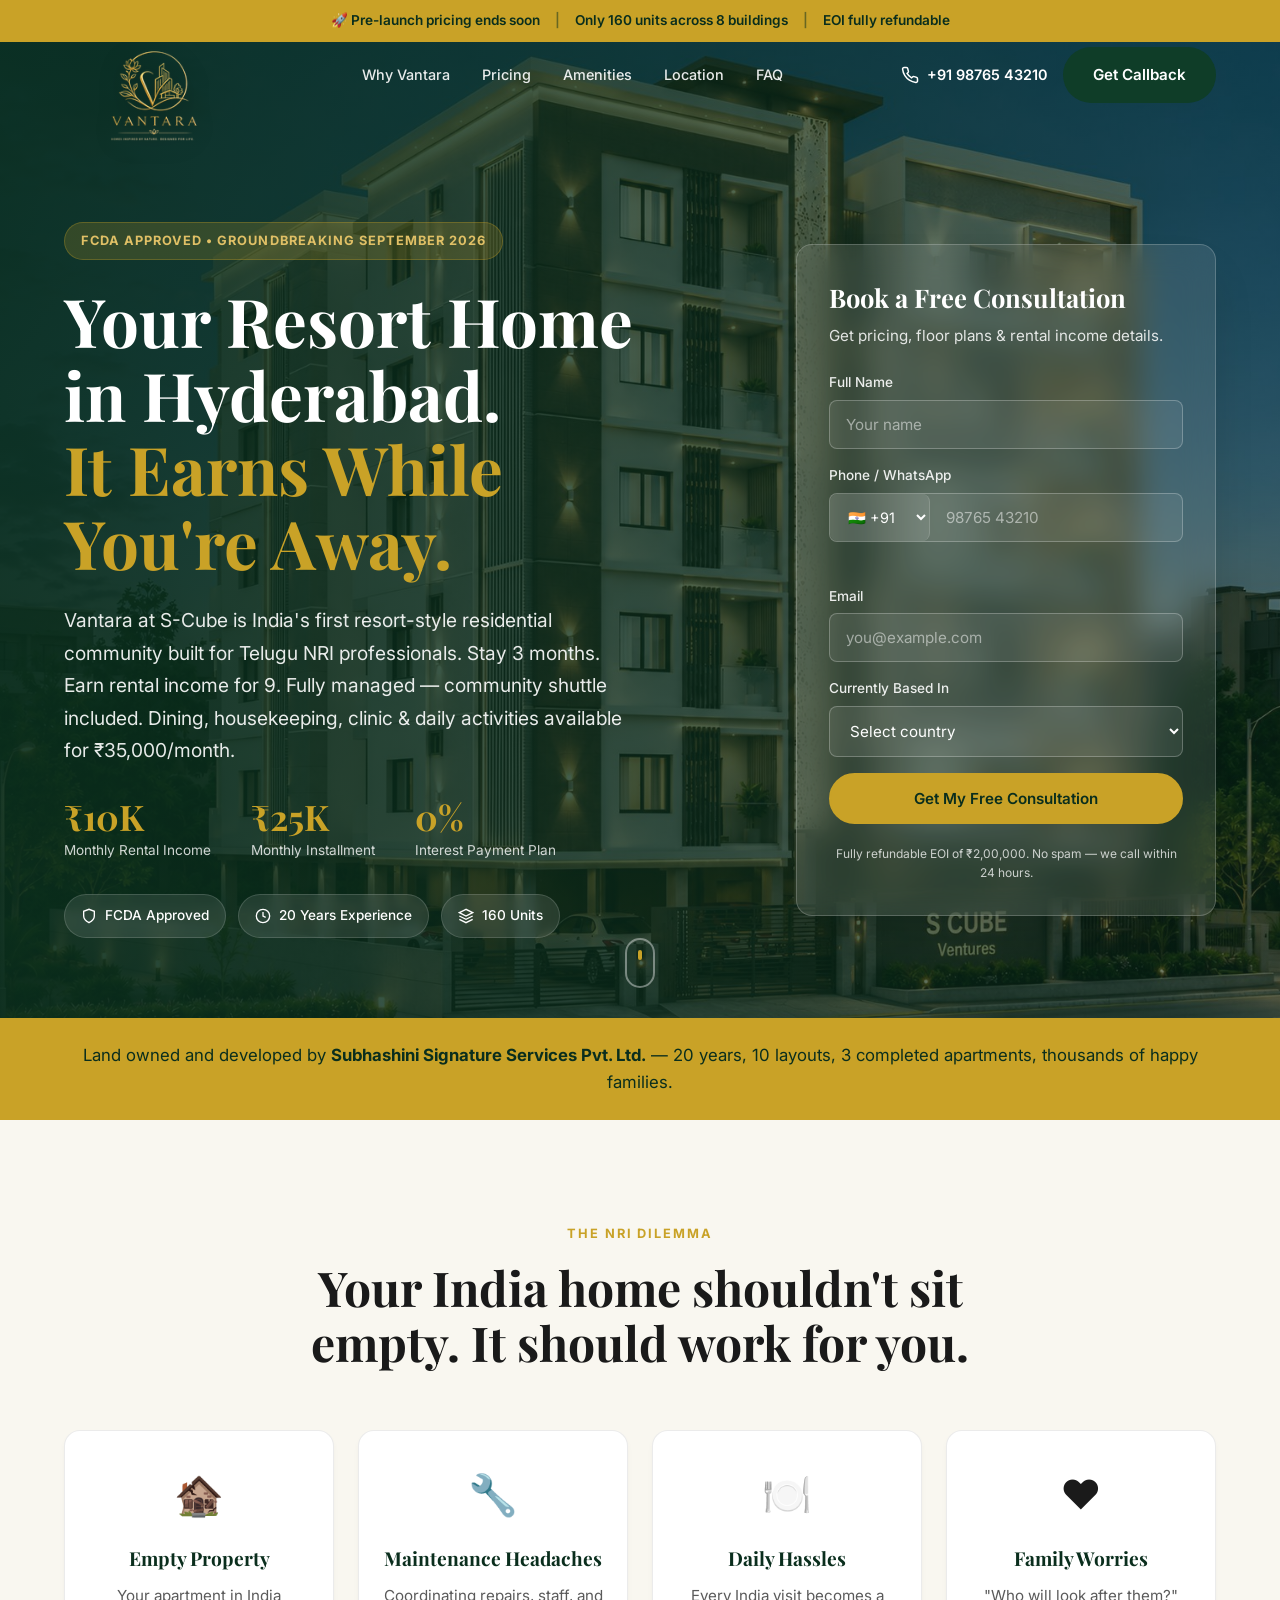
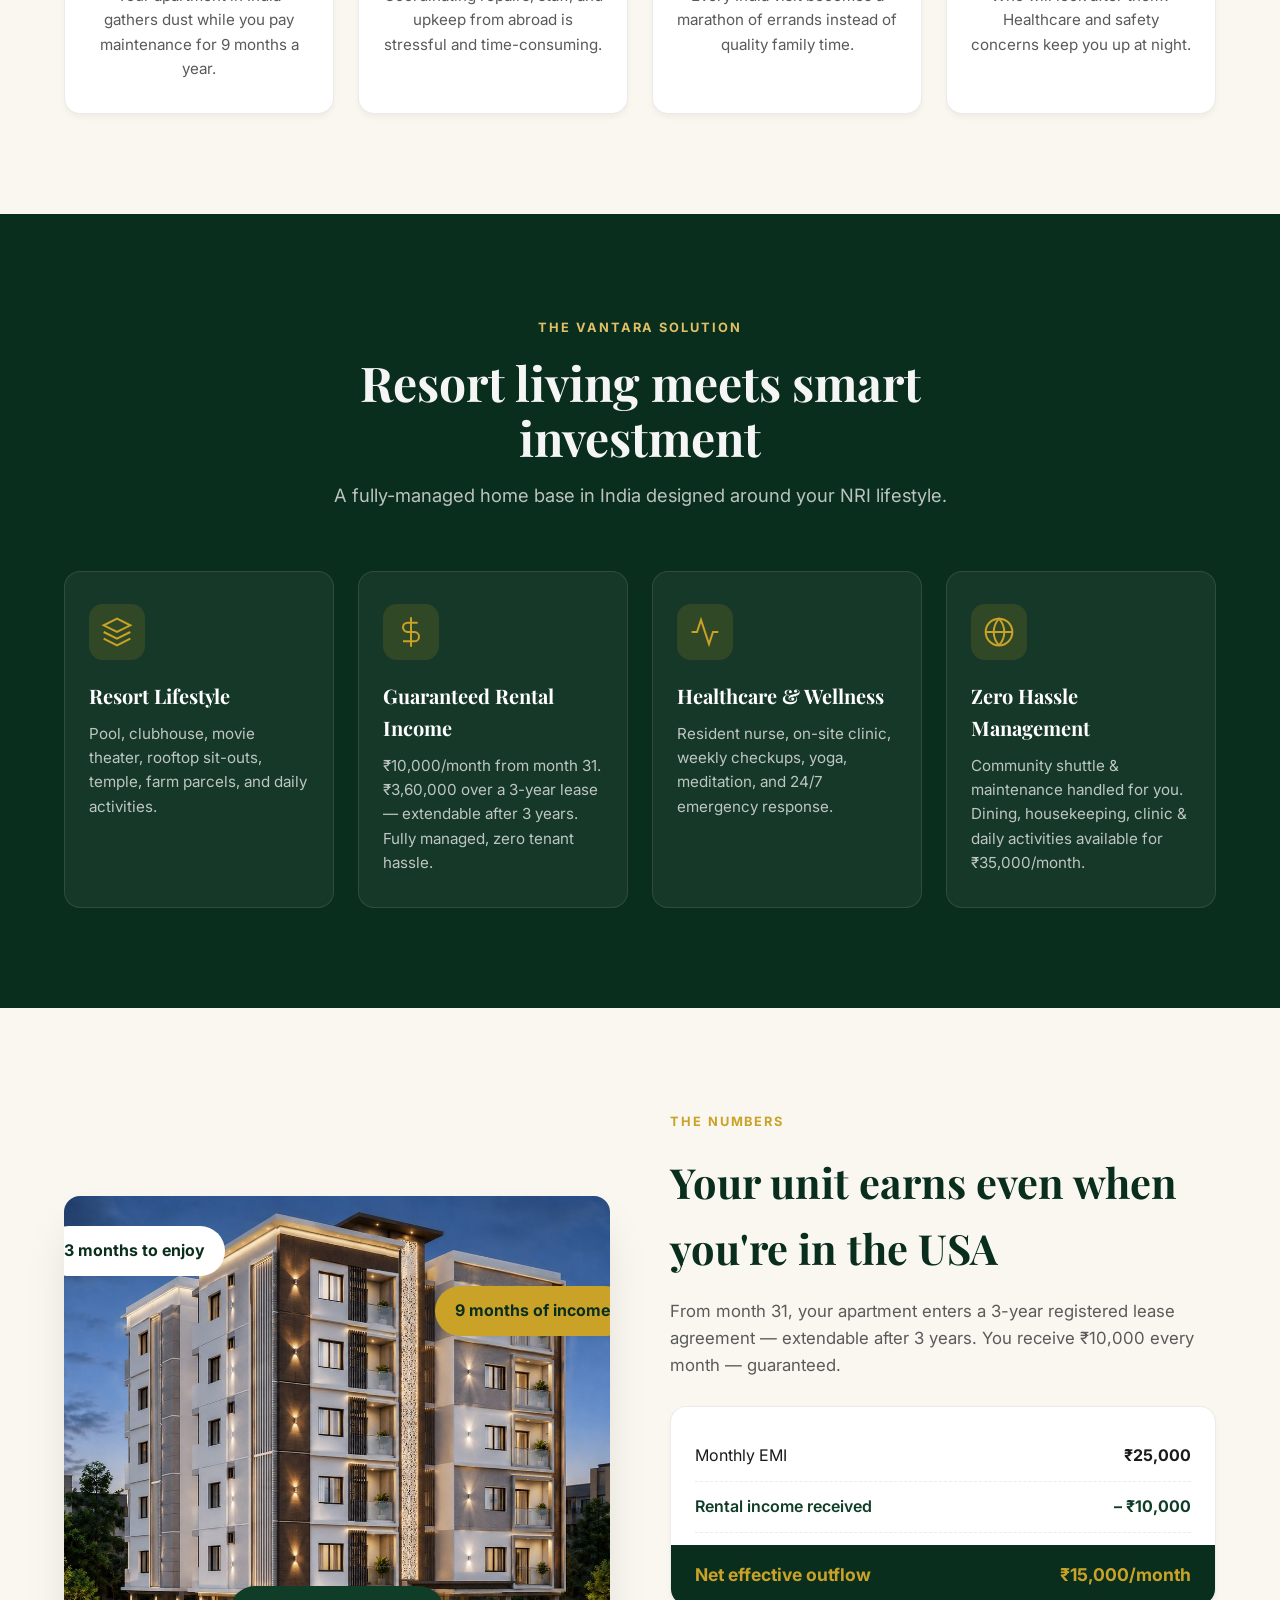
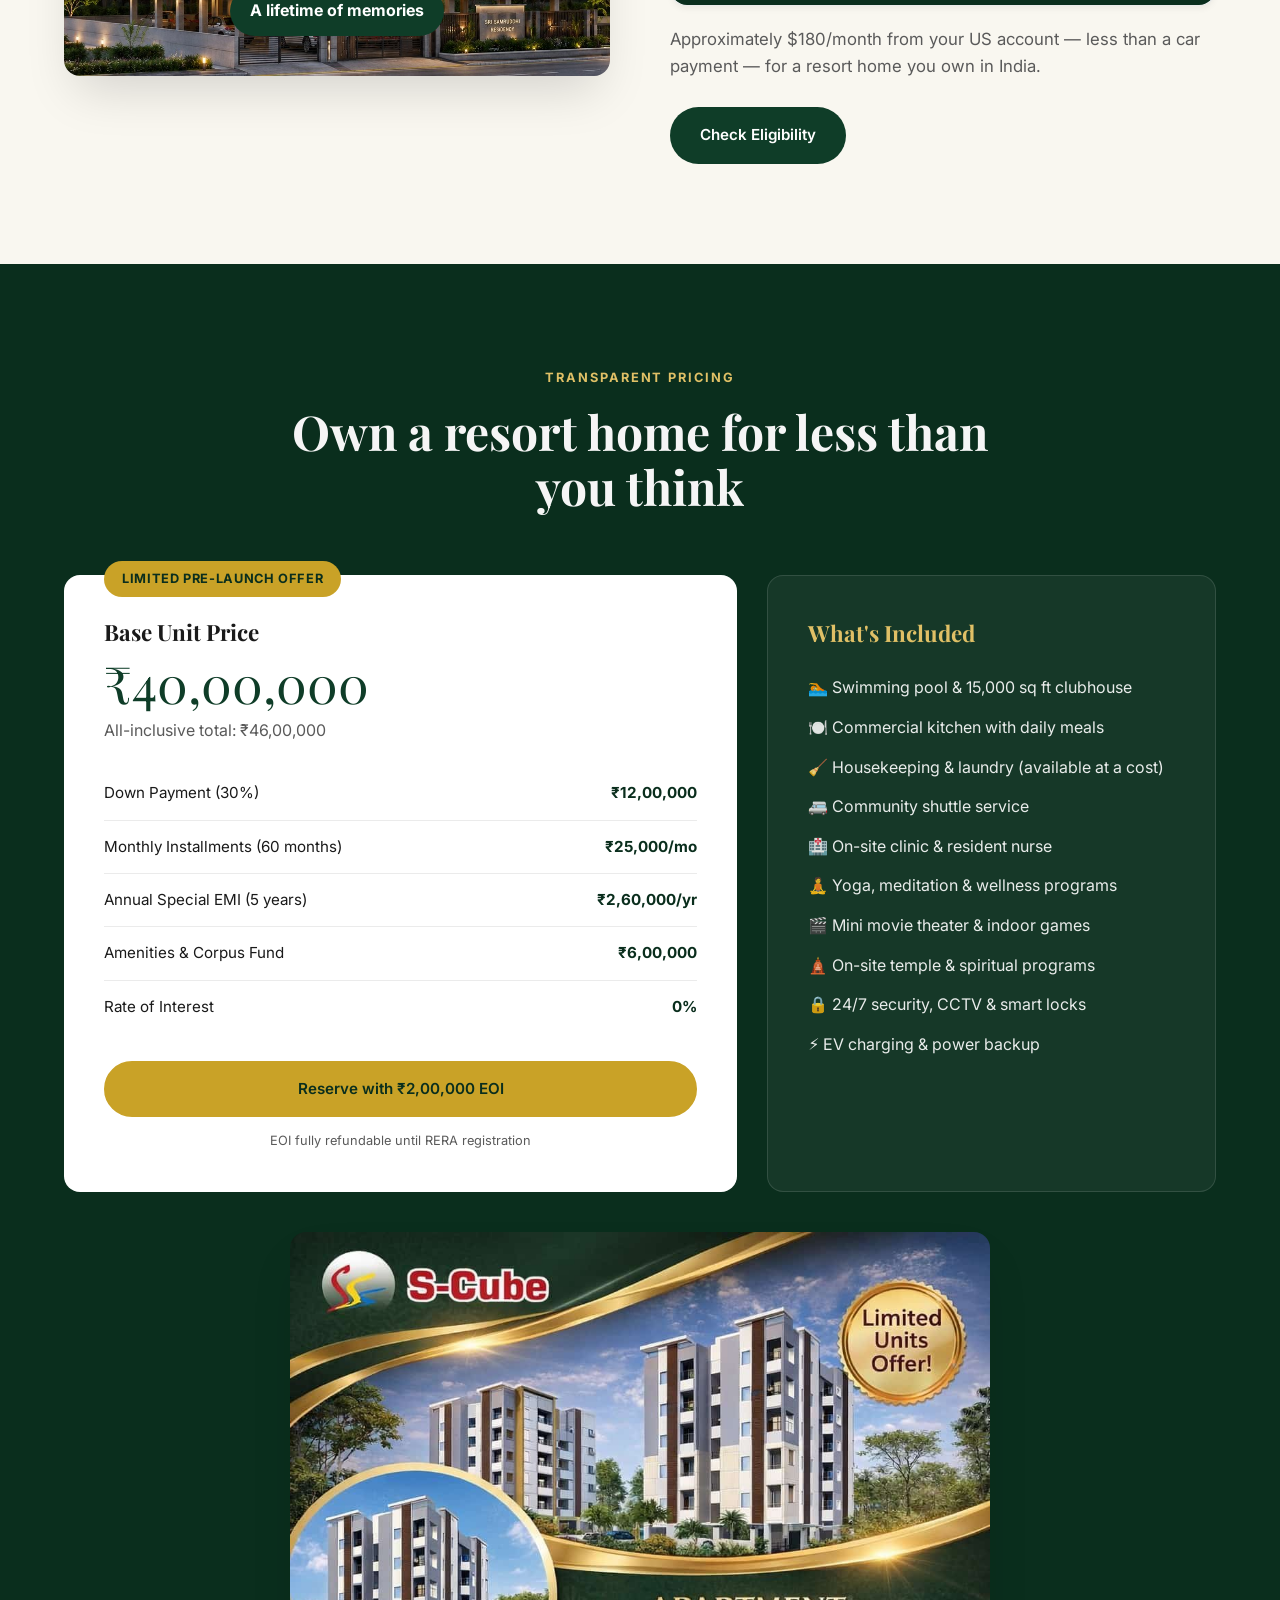
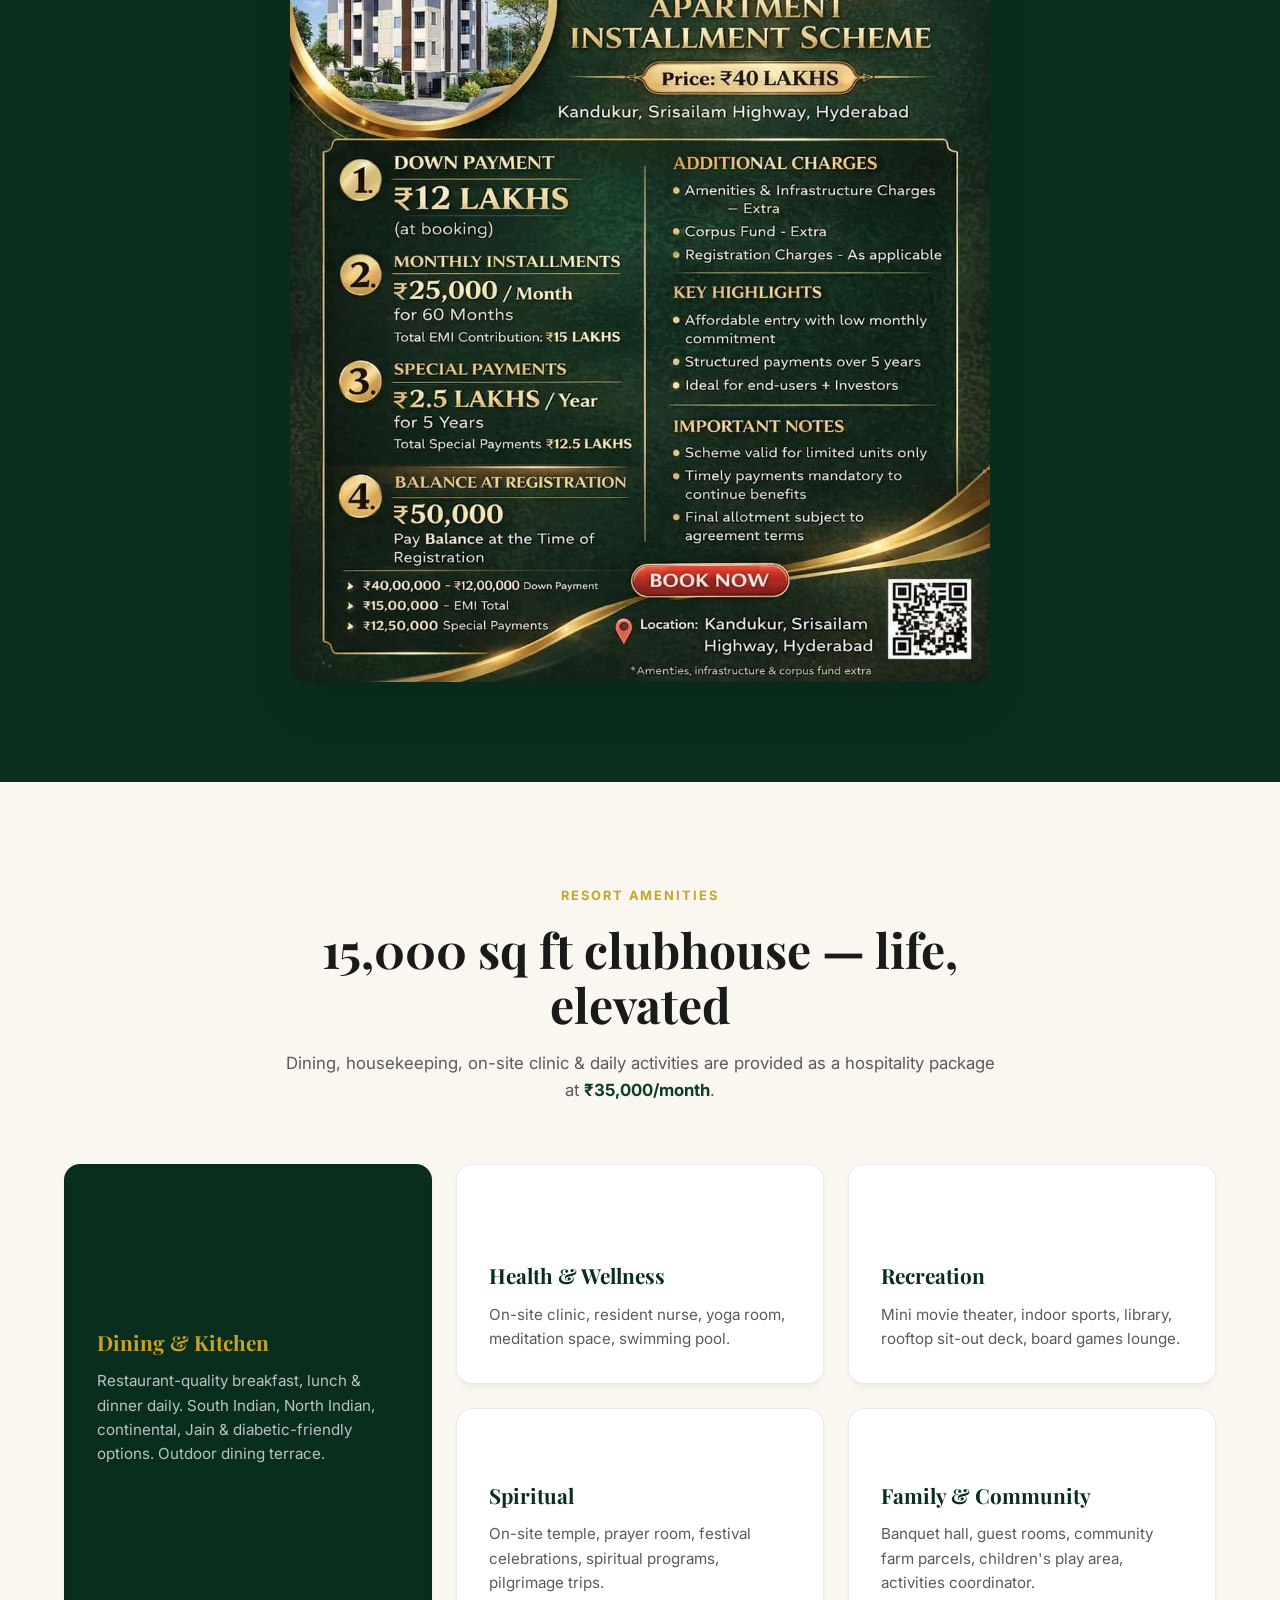
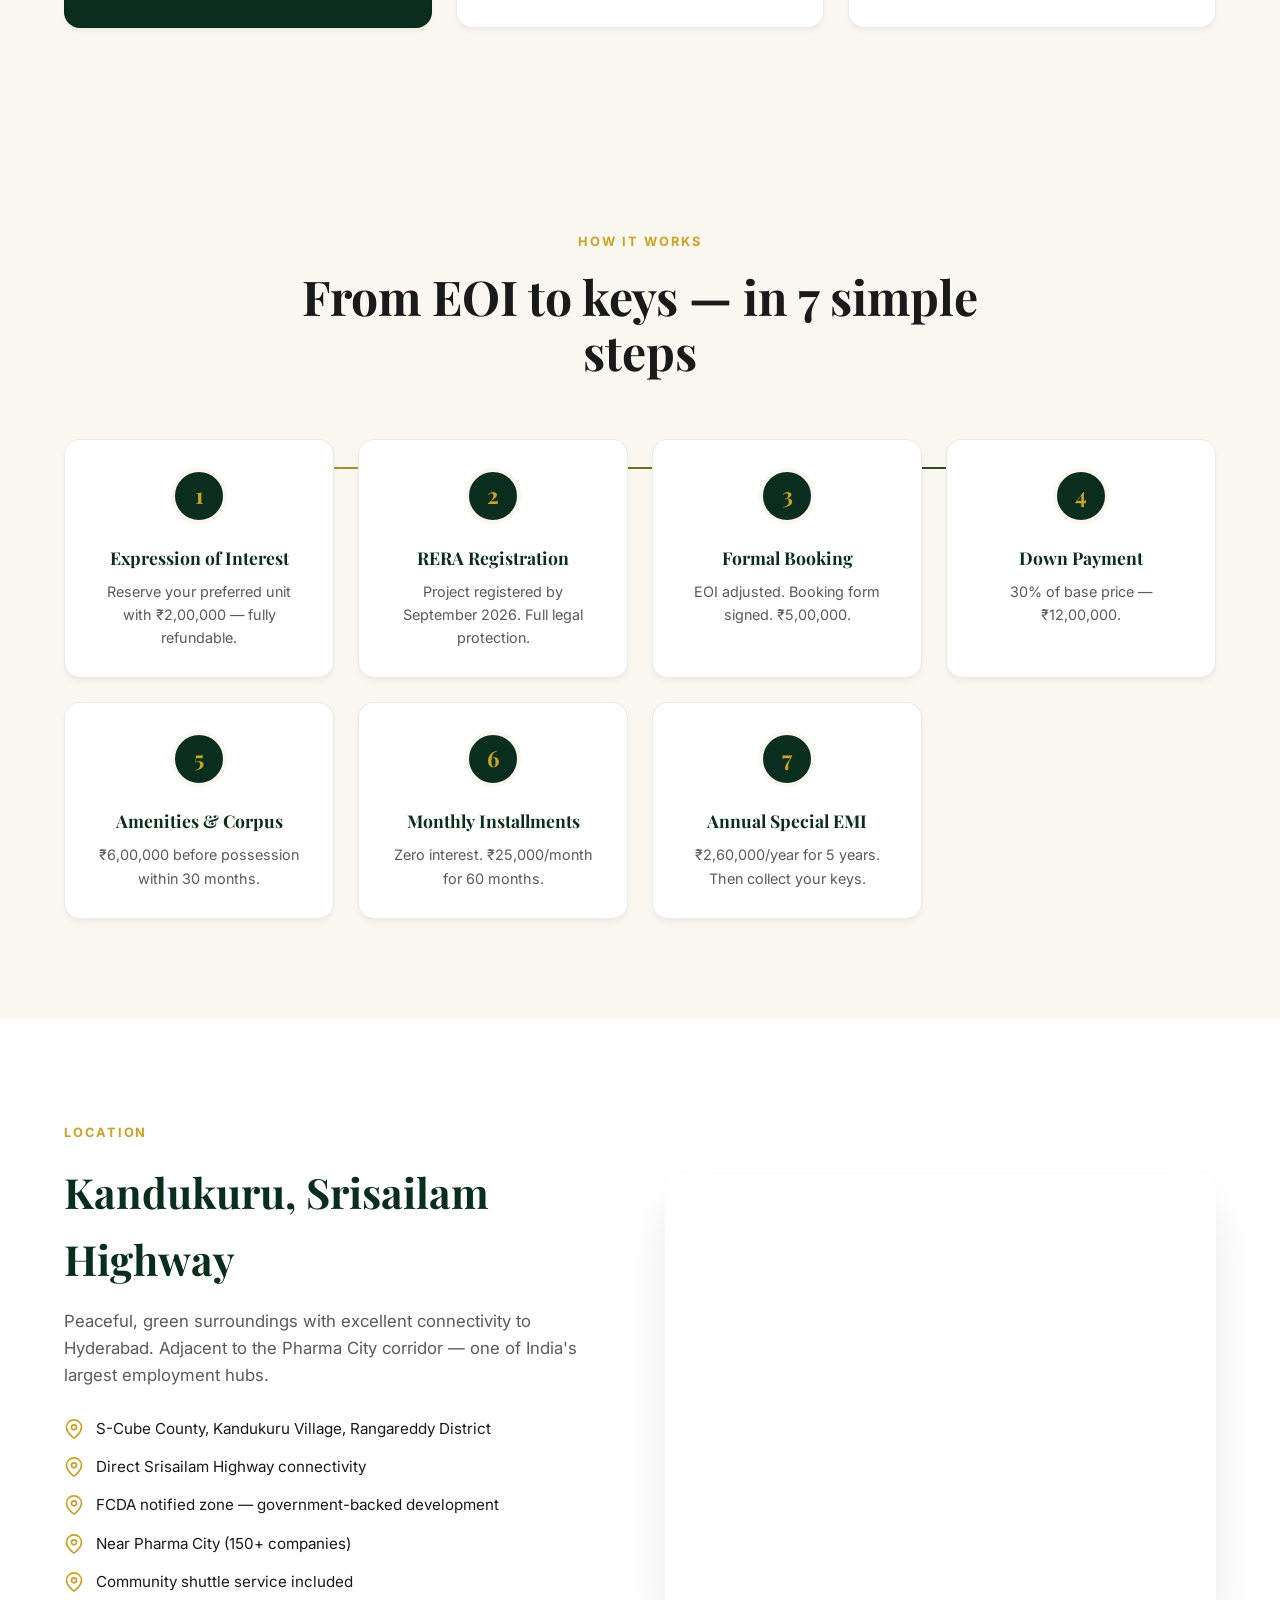
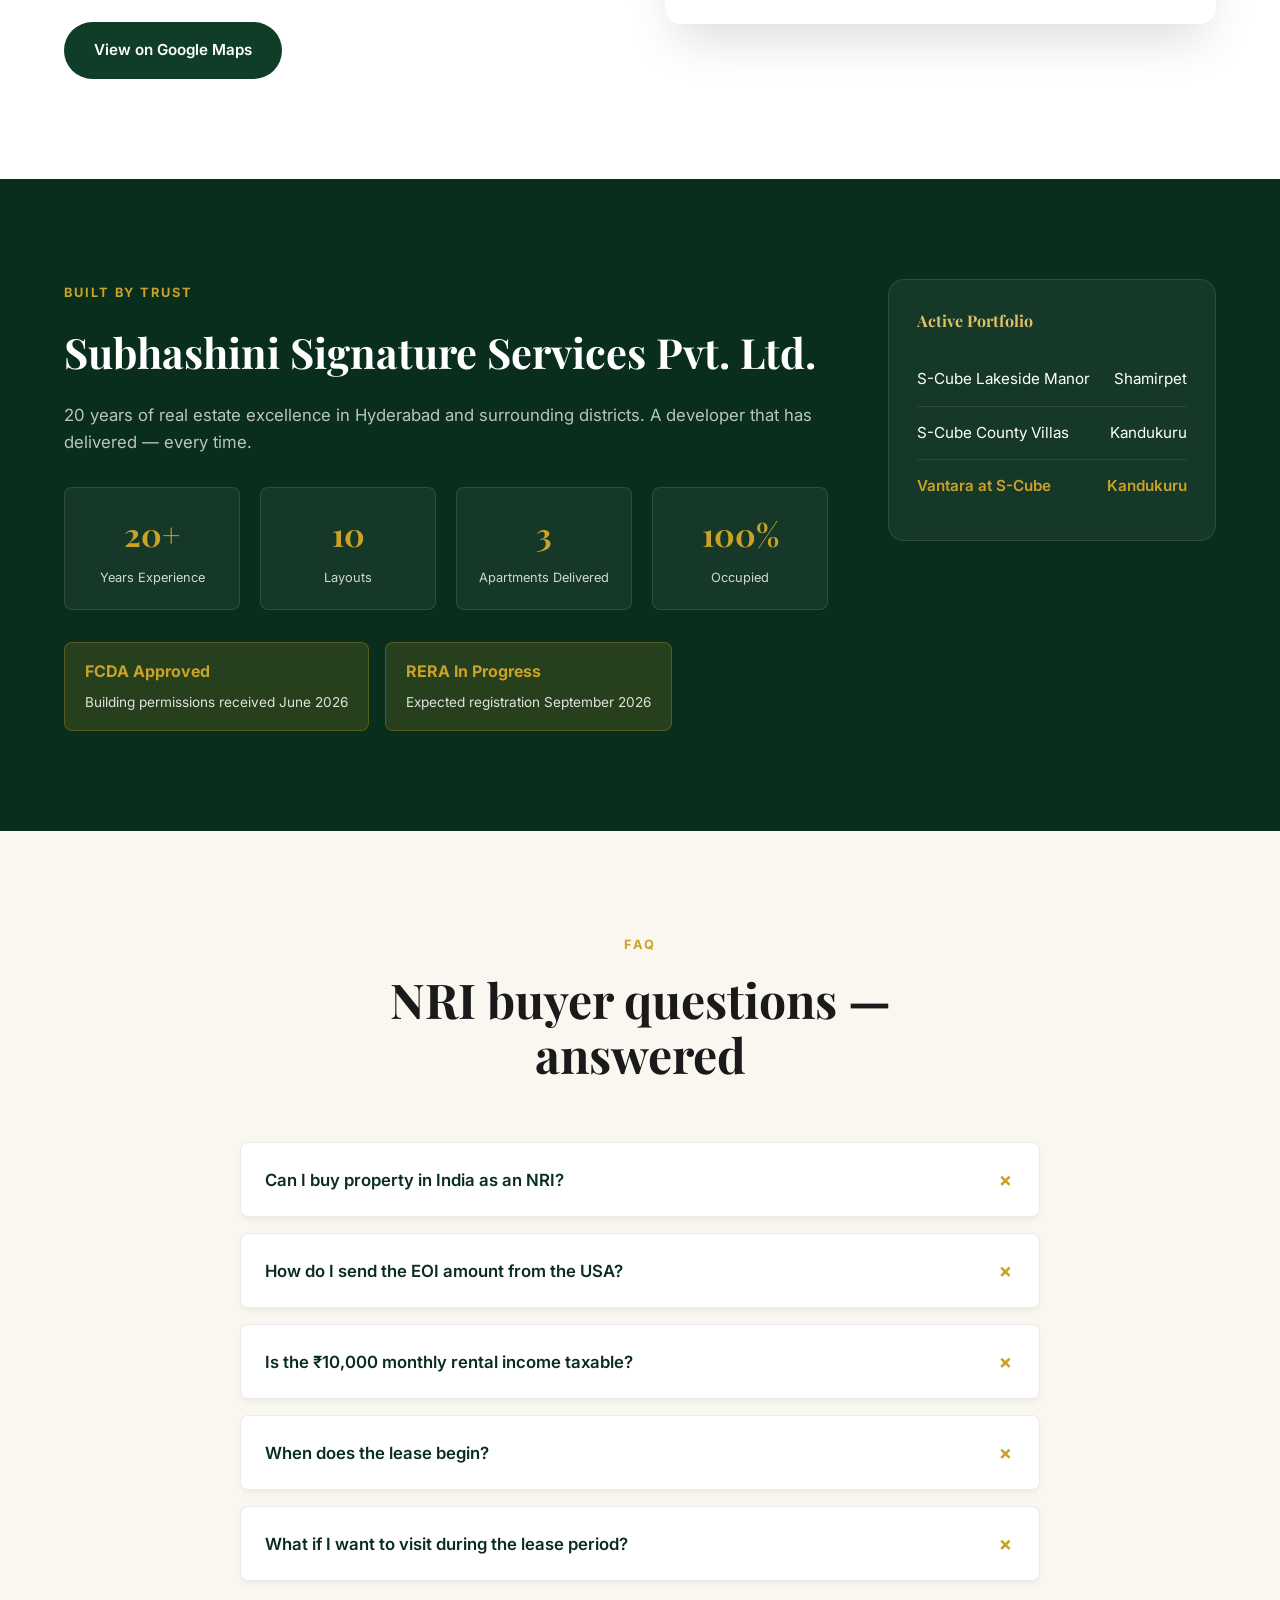
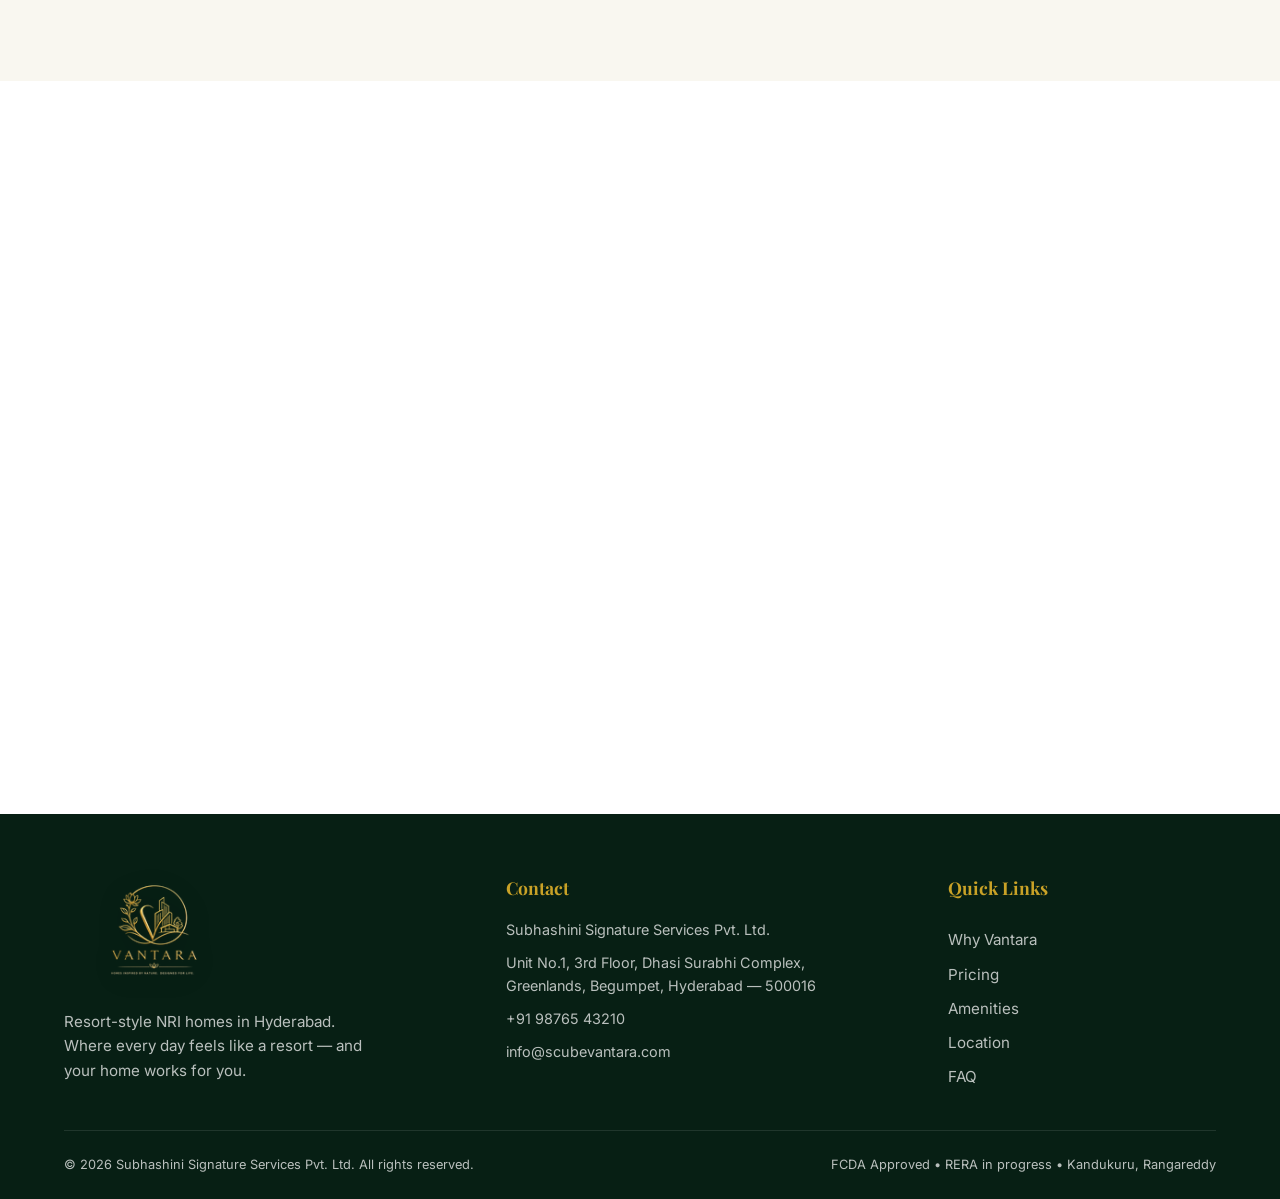
==== commit cf60abfb: "Update copy: ₹35k/month hospitality package, Sept dates, 3-year lease - Housekeeping/laundry and din" ====
--- a/index.html
+++ b/index.html
@@ -67,9 +67,9 @@
     </div>
     <div class="container hero-grid">
       <div class="hero-content">
-        <div class="badge">FCDA Approved • Groundbreaking July 2026</div>
+        <div class="badge">FCDA Approved • Groundbreaking September 2026</div>
         <h1>Your Resort Home in Hyderabad.<br><span class="accent">It Earns While You're Away.</span></h1>
-        <p class="hero-subtitle">Vantara at S-Cube is India's first resort-style residential community built for Telugu NRI professionals. Stay 3 months. Earn rental income for 9. Fully managed — meals, housekeeping, healthcare & airport shuttle included.</p>
+        <p class="hero-subtitle">Vantara at S-Cube is India's first resort-style residential community built for Telugu NRI professionals. Stay 3 months. Earn rental income for 9. Fully managed — community shuttle included. Dining, housekeeping, clinic & daily activities available for ₹35,000/month.</p>
         <div class="hero-stats">
           <div class="stat">
             <strong>₹10K</strong>
@@ -147,7 +147,7 @@
   <!-- Trust strip -->
   <section class="trust-strip">
     <div class="container">
-      <p>Developed by <strong>Subhashini Signature Services Pvt. Ltd.</strong> — 20 years, 10 layouts, 3 completed apartments, thousands of happy families.</p>
+      <p>Land owned and developed by <strong>Subhashini Signature Services Pvt. Ltd.</strong> — 20 years, 10 layouts, 3 completed apartments, thousands of happy families.</p>
     </div>
   </section>
 
@@ -200,7 +200,7 @@
         <div class="value-card reveal">
           <div class="value-icon"><svg width="32" height="32" viewBox="0 0 24 24" fill="none" stroke="currentColor" stroke-width="1.5"><path d="M12 1v22M17 5H9.5a3.5 3.5 0 0 0 0 7h5a3.5 3.5 0 0 1 0 7H6"></path></svg></div>
           <h4>Guaranteed Rental Income</h4>
-          <p>₹10,000/month from month 31. ₹6,00,000 over 5 years — fully managed lease, zero tenant hassle.</p>
+          <p>₹10,000/month from month 31. ₹3,60,000 over a 3-year lease — extendable after 3 years. Fully managed, zero tenant hassle.</p>
         </div>
         <div class="value-card reveal">
           <div class="value-icon"><svg width="32" height="32" viewBox="0 0 24 24" fill="none" stroke="currentColor" stroke-width="1.5"><path d="M22 12h-4l-3 9L9 3l-3 9H2"></path></svg></div>
@@ -210,7 +210,7 @@
         <div class="value-card reveal">
           <div class="value-icon"><svg width="32" height="32" viewBox="0 0 24 24" fill="none" stroke="currentColor" stroke-width="1.5"><circle cx="12" cy="12" r="10"></circle><path d="M2 12h20"></path><path d="M12 2a15.3 15.3 0 0 1 4 10 15.3 15.3 0 0 1-4 10 15.3 15.3 0 0 1-4-10 15.3 15.3 0 0 1 4-10z"></path></svg></div>
           <h4>Zero Hassle Management</h4>
-          <p>Meals, housekeeping, laundry, airport shuttle, and maintenance — all taken care of.</p>
+          <p>Community shuttle & maintenance handled for you. Dining, housekeeping, clinic & daily activities available for ₹35,000/month.</p>
         </div>
       </div>
     </div>
@@ -229,7 +229,7 @@
         <div class="income-content reveal">
           <span class="section-label">The Numbers</span>
           <h2>Your unit earns even when you're in the USA</h2>
-          <p>From month 31, your apartment enters a 3-year registered lease agreement. You receive ₹10,000 every month — guaranteed.</p>
+          <p>From month 31, your apartment enters a 3-year registered lease agreement — extendable after 3 years. You receive ₹10,000 every month — guaranteed.</p>
           <div class="income-breakdown">
             <div class="income-row">
               <span>Monthly EMI</span>
@@ -279,8 +279,8 @@
           <ul class="includes-list">
             <li>🏊 Swimming pool & 15,000 sq ft clubhouse</li>
             <li>🍽️ Commercial kitchen with daily meals</li>
-            <li>🧹 Housekeeping & laundry service</li>
-            <li>✈️ Airport shuttle service</li>
+            <li>🧹 Housekeeping & laundry (available at a cost)</li>
+            <li>🚐 Community shuttle service</li>
             <li>🏥 On-site clinic & resident nurse</li>
             <li>🧘 Yoga, meditation & wellness programs</li>
             <li>🎬 Mini movie theater & indoor games</li>
@@ -302,6 +302,7 @@
       <div class="section-header reveal">
         <span class="section-label">Resort Amenities</span>
         <h2>15,000 sq ft clubhouse — life, elevated</h2>
+        <p class="amenities-note">Dining, housekeeping, on-site clinic & daily activities are provided as a hospitality package at <strong>₹35,000/month</strong>.</p>
       </div>
       <div class="amenities-grid">
         <div class="amenity-card large reveal">
@@ -354,7 +355,7 @@
         <div class="step reveal">
           <div class="step-number">2</div>
           <h4>RERA Registration</h4>
-          <p>Project registered by August 2026. Full legal protection.</p>
+          <p>Project registered by September 2026. Full legal protection.</p>
         </div>
         <div class="step reveal">
           <div class="step-number">3</div>
@@ -398,7 +399,7 @@
             <li><svg width="20" height="20" viewBox="0 0 24 24" fill="none" stroke="currentColor" stroke-width="2"><path d="M21 10c0 7-9 13-9 13s-9-6-9-13a9 9 0 0 1 18 0z"></path><circle cx="12" cy="10" r="3"></circle></svg> Direct Srisailam Highway connectivity</li>
             <li><svg width="20" height="20" viewBox="0 0 24 24" fill="none" stroke="currentColor" stroke-width="2"><path d="M21 10c0 7-9 13-9 13s-9-6-9-13a9 9 0 0 1 18 0z"></path><circle cx="12" cy="10" r="3"></circle></svg> FCDA notified zone — government-backed development</li>
             <li><svg width="20" height="20" viewBox="0 0 24 24" fill="none" stroke="currentColor" stroke-width="2"><path d="M21 10c0 7-9 13-9 13s-9-6-9-13a9 9 0 0 1 18 0z"></path><circle cx="12" cy="10" r="3"></circle></svg> Near Pharma City (150+ companies)</li>
-            <li><svg width="20" height="20" viewBox="0 0 24 24" fill="none" stroke="currentColor" stroke-width="2"><path d="M21 10c0 7-9 13-9 13s-9-6-9-13a9 9 0 0 1 18 0z"></path><circle cx="12" cy="10" r="3"></circle></svg> Airport shuttle service included</li>
+            <li><svg width="20" height="20" viewBox="0 0 24 24" fill="none" stroke="currentColor" stroke-width="2"><path d="M21 10c0 7-9 13-9 13s-9-6-9-13a9 9 0 0 1 18 0z"></path><circle cx="12" cy="10" r="3"></circle></svg> Community shuttle service included</li>
           </ul>
           <a href="https://maps.google.com/?q=Kandukuru,Srisailam+Highway,Hyderabad" target="_blank" class="btn btn-primary">View on Google Maps</a>
         </div>
@@ -445,7 +446,7 @@
             </div>
             <div class="approval-badge">
               <strong>RERA In Progress</strong>
-              <span>Expected registration August 2026</span>
+              <span>Expected registration September 2026</span>
             </div>
           </div>
         </div>
@@ -509,7 +510,7 @@
             <span class="faq-icon">+</span>
           </button>
           <div class="faq-answer">
-            <p>The 3-year registered lease begins from the 31st month of your booking date, once your unit is ready and handed over.</p>
+            <p>The 3-year registered lease begins from the 31st month of your booking date, once your unit is ready and handed over. It can be extended after the initial 3 years.</p>
           </div>
         </div>
         <div class="faq-item reveal">
--- a/css/style.css
+++ b/css/style.css
@@ -1019,6 +1019,16 @@
 }
 
 /* Amenities */
+.amenities-note {
+  margin-top: 18px;
+  font-size: 1.05rem;
+  color: var(--text-muted);
+}
+
+.amenities-note strong {
+  color: var(--green);
+}
+
 .amenities-grid {
   display: grid;
   grid-template-columns: repeat(3, 1fr);
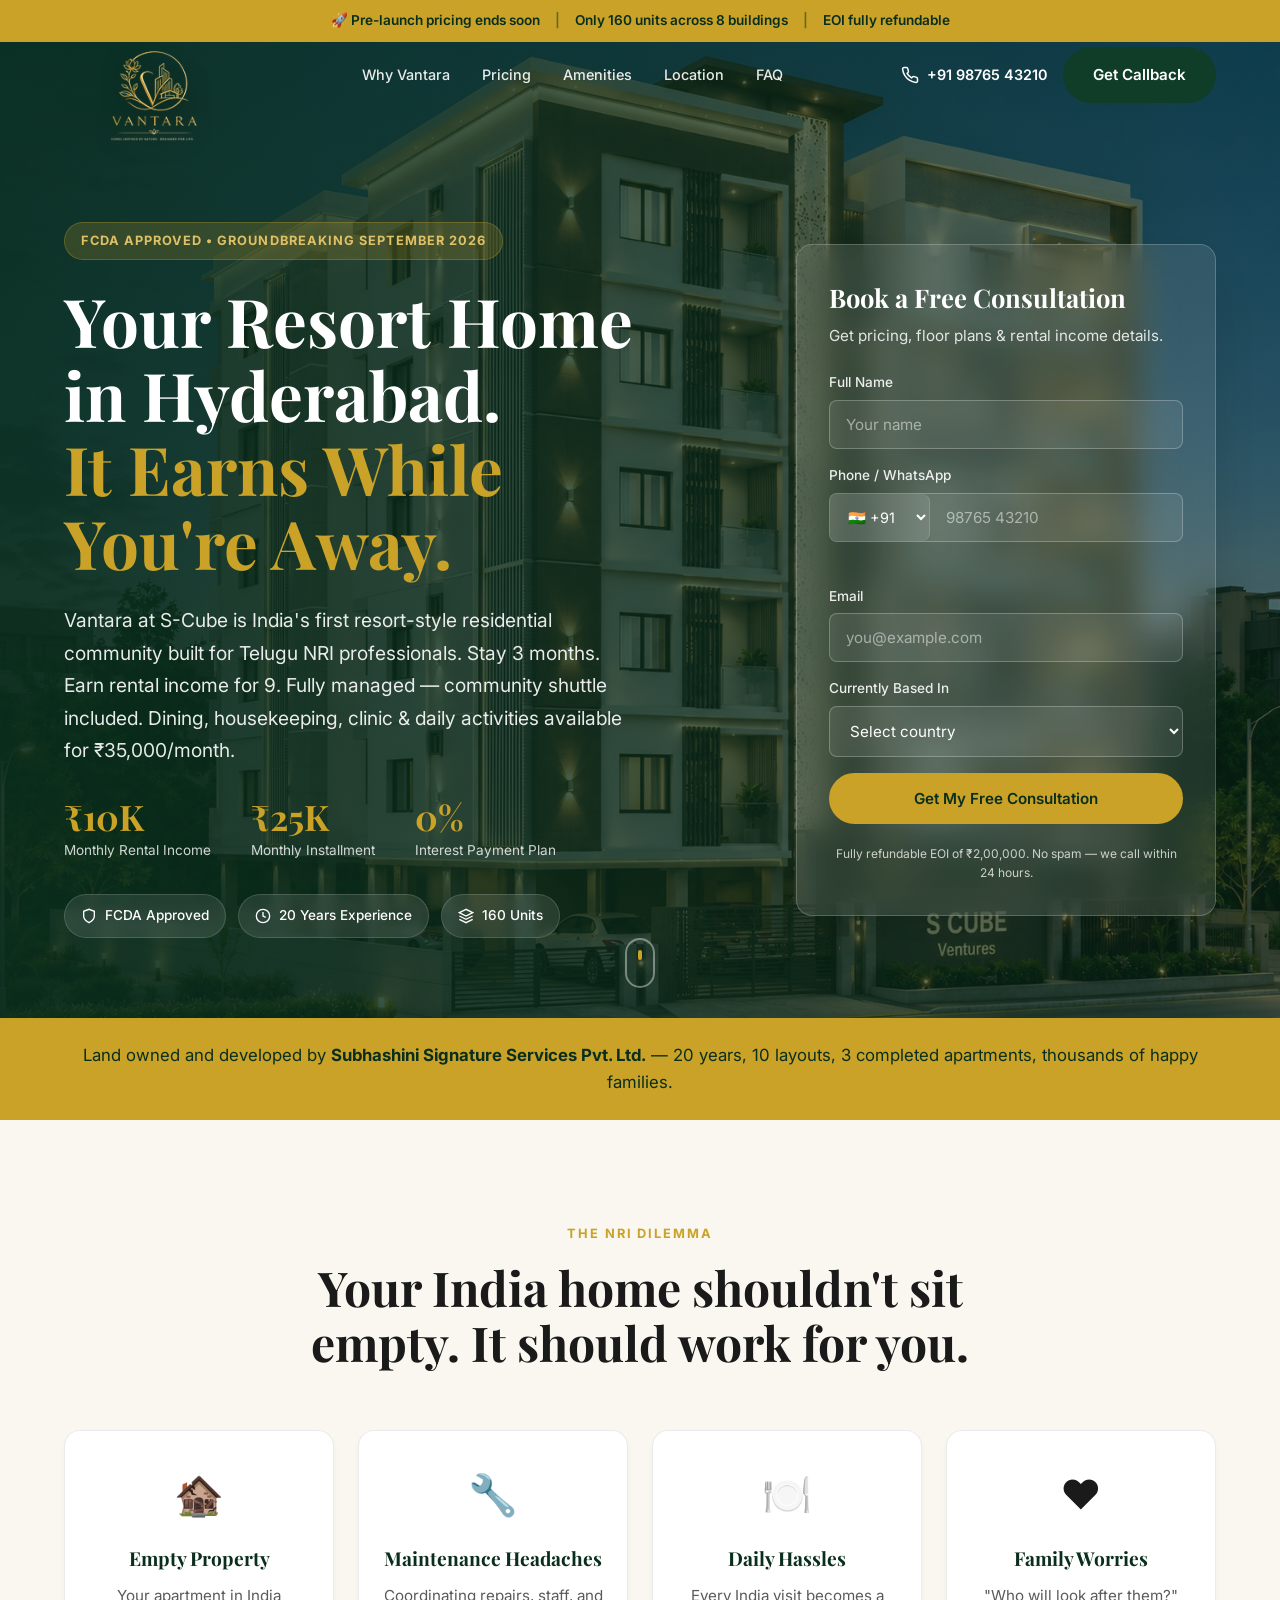
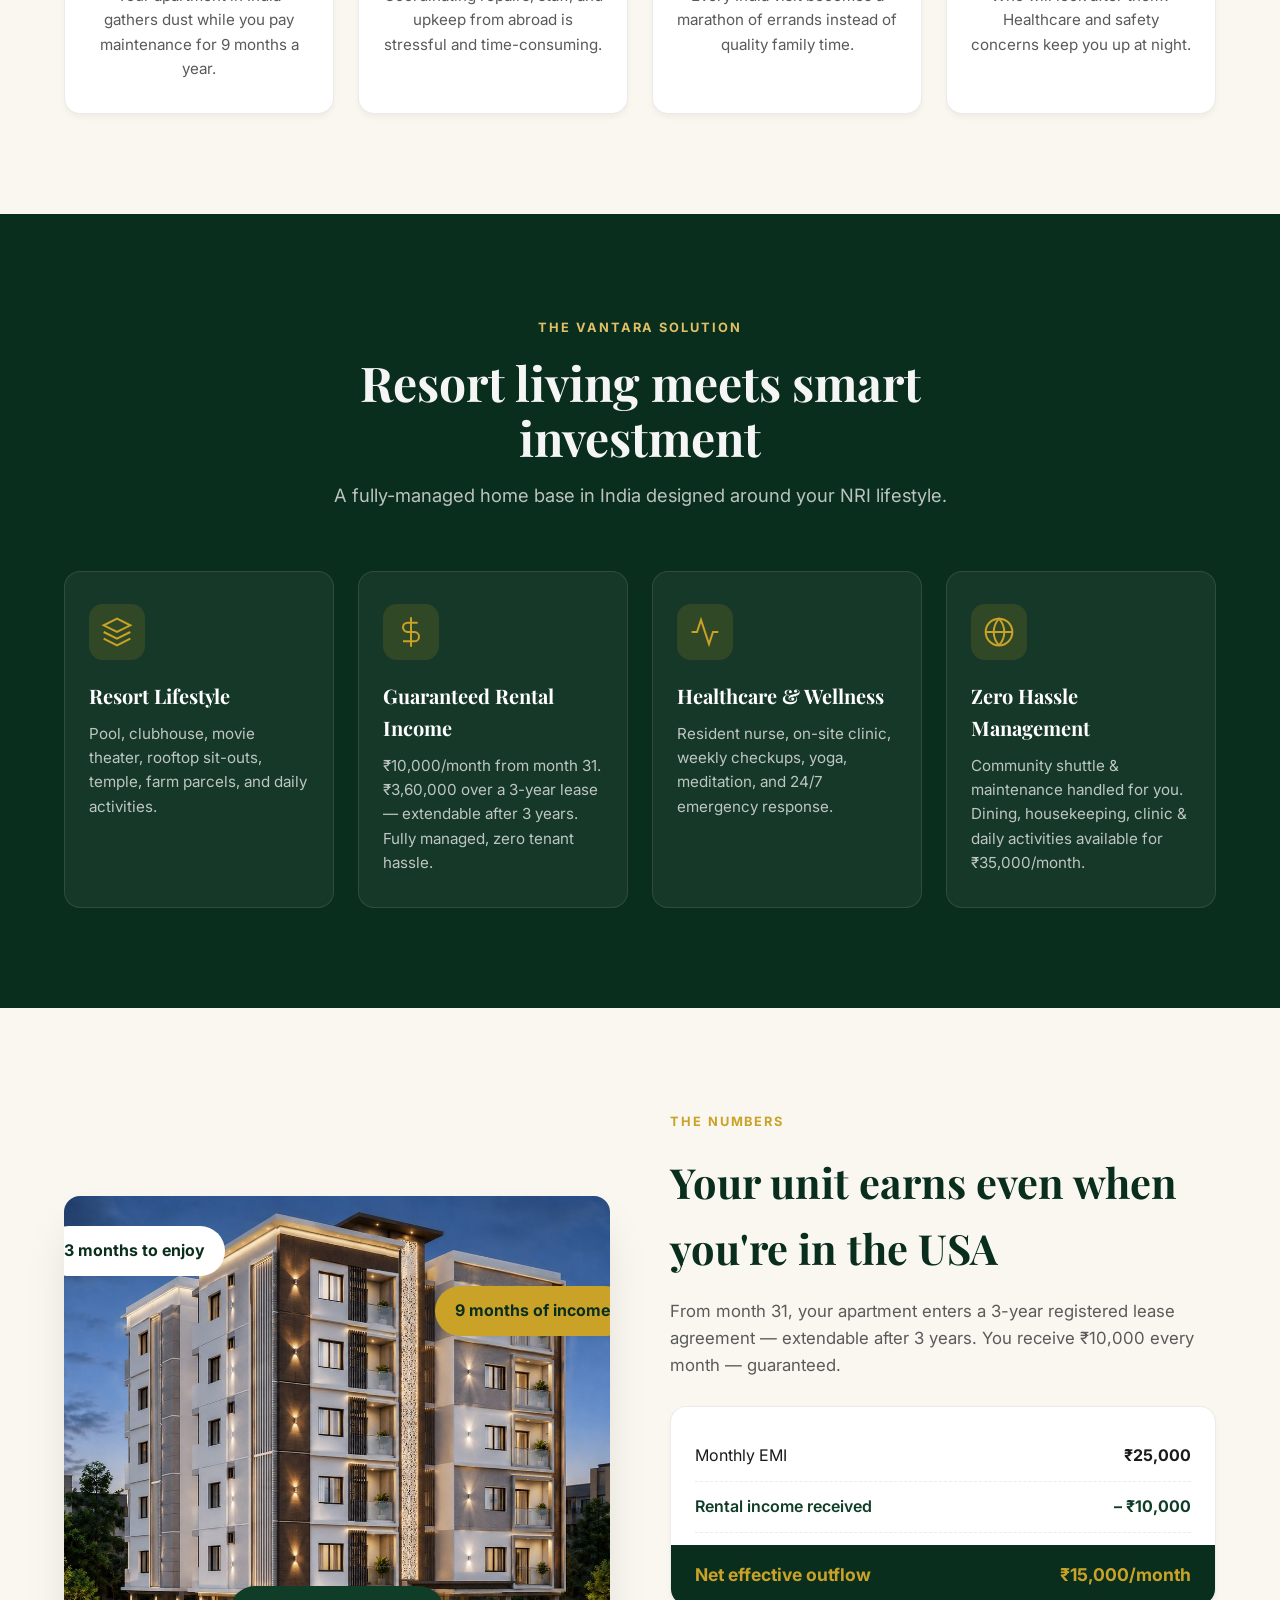
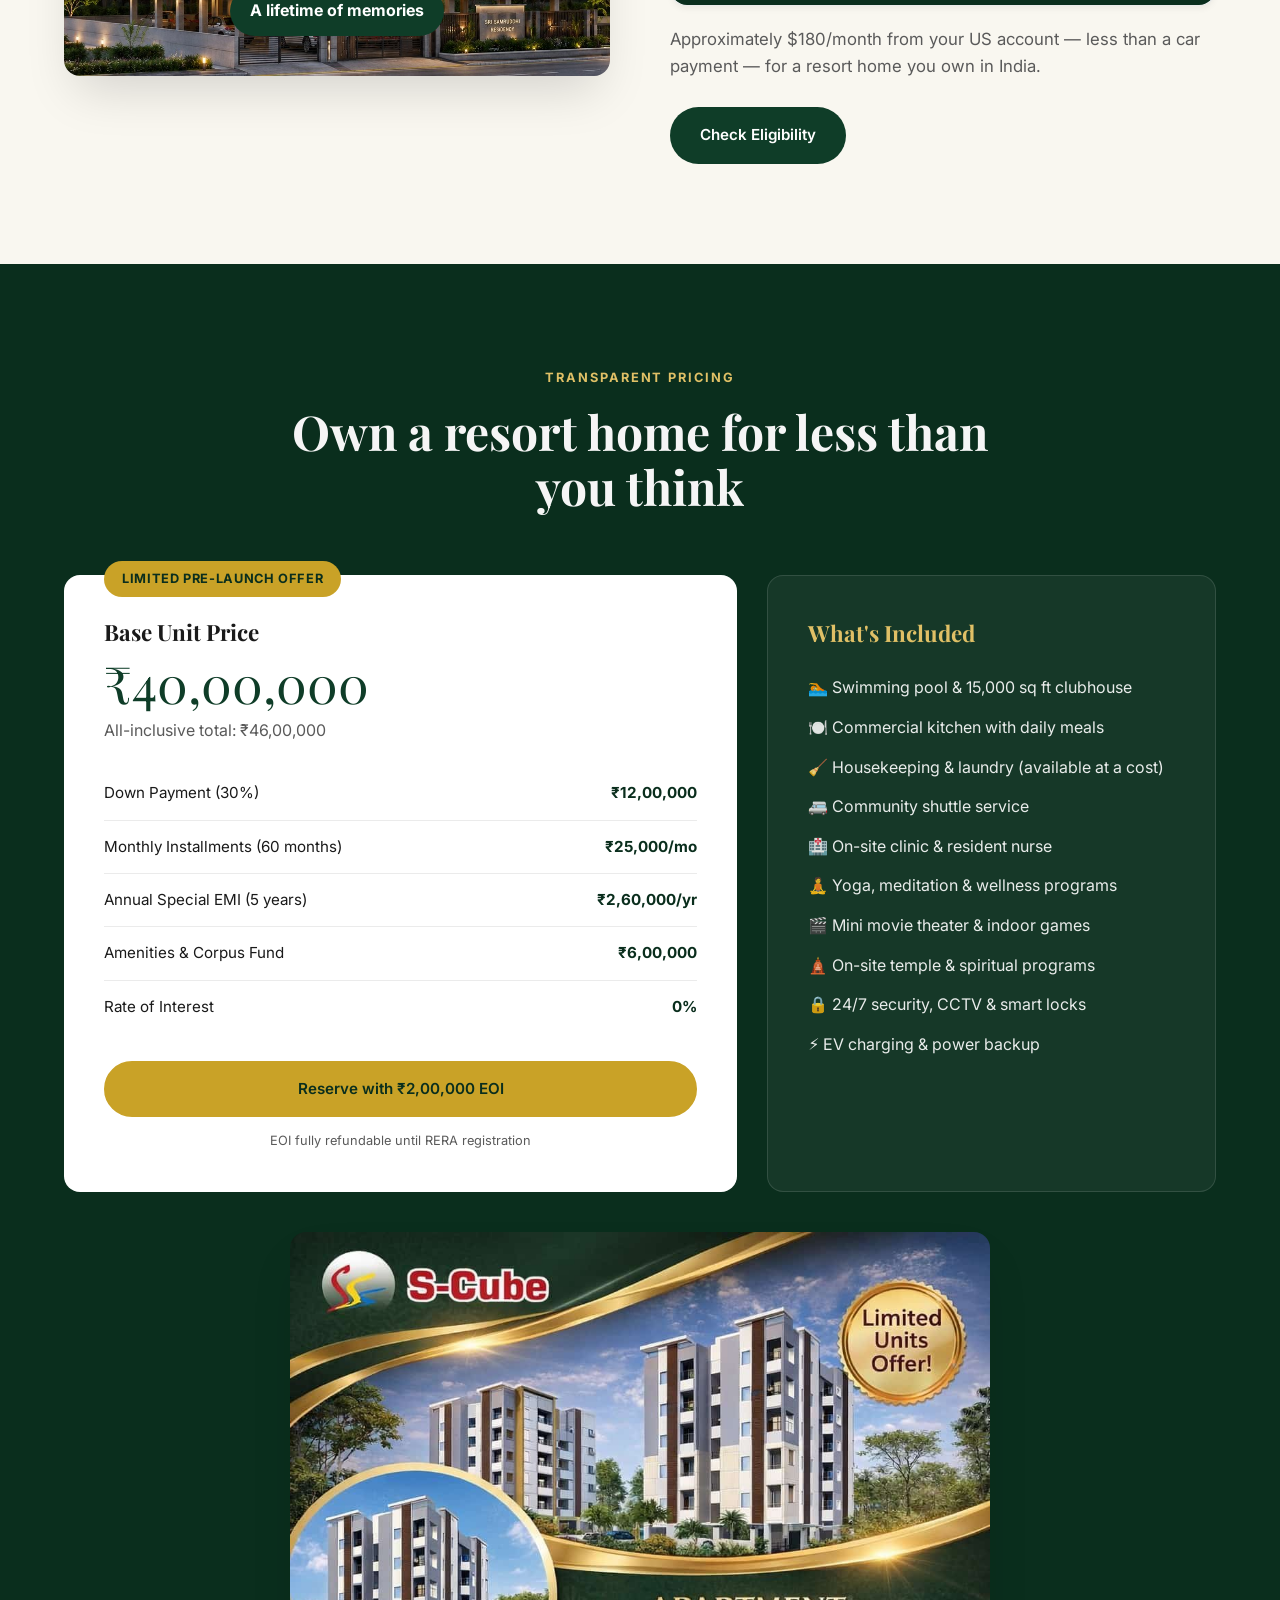
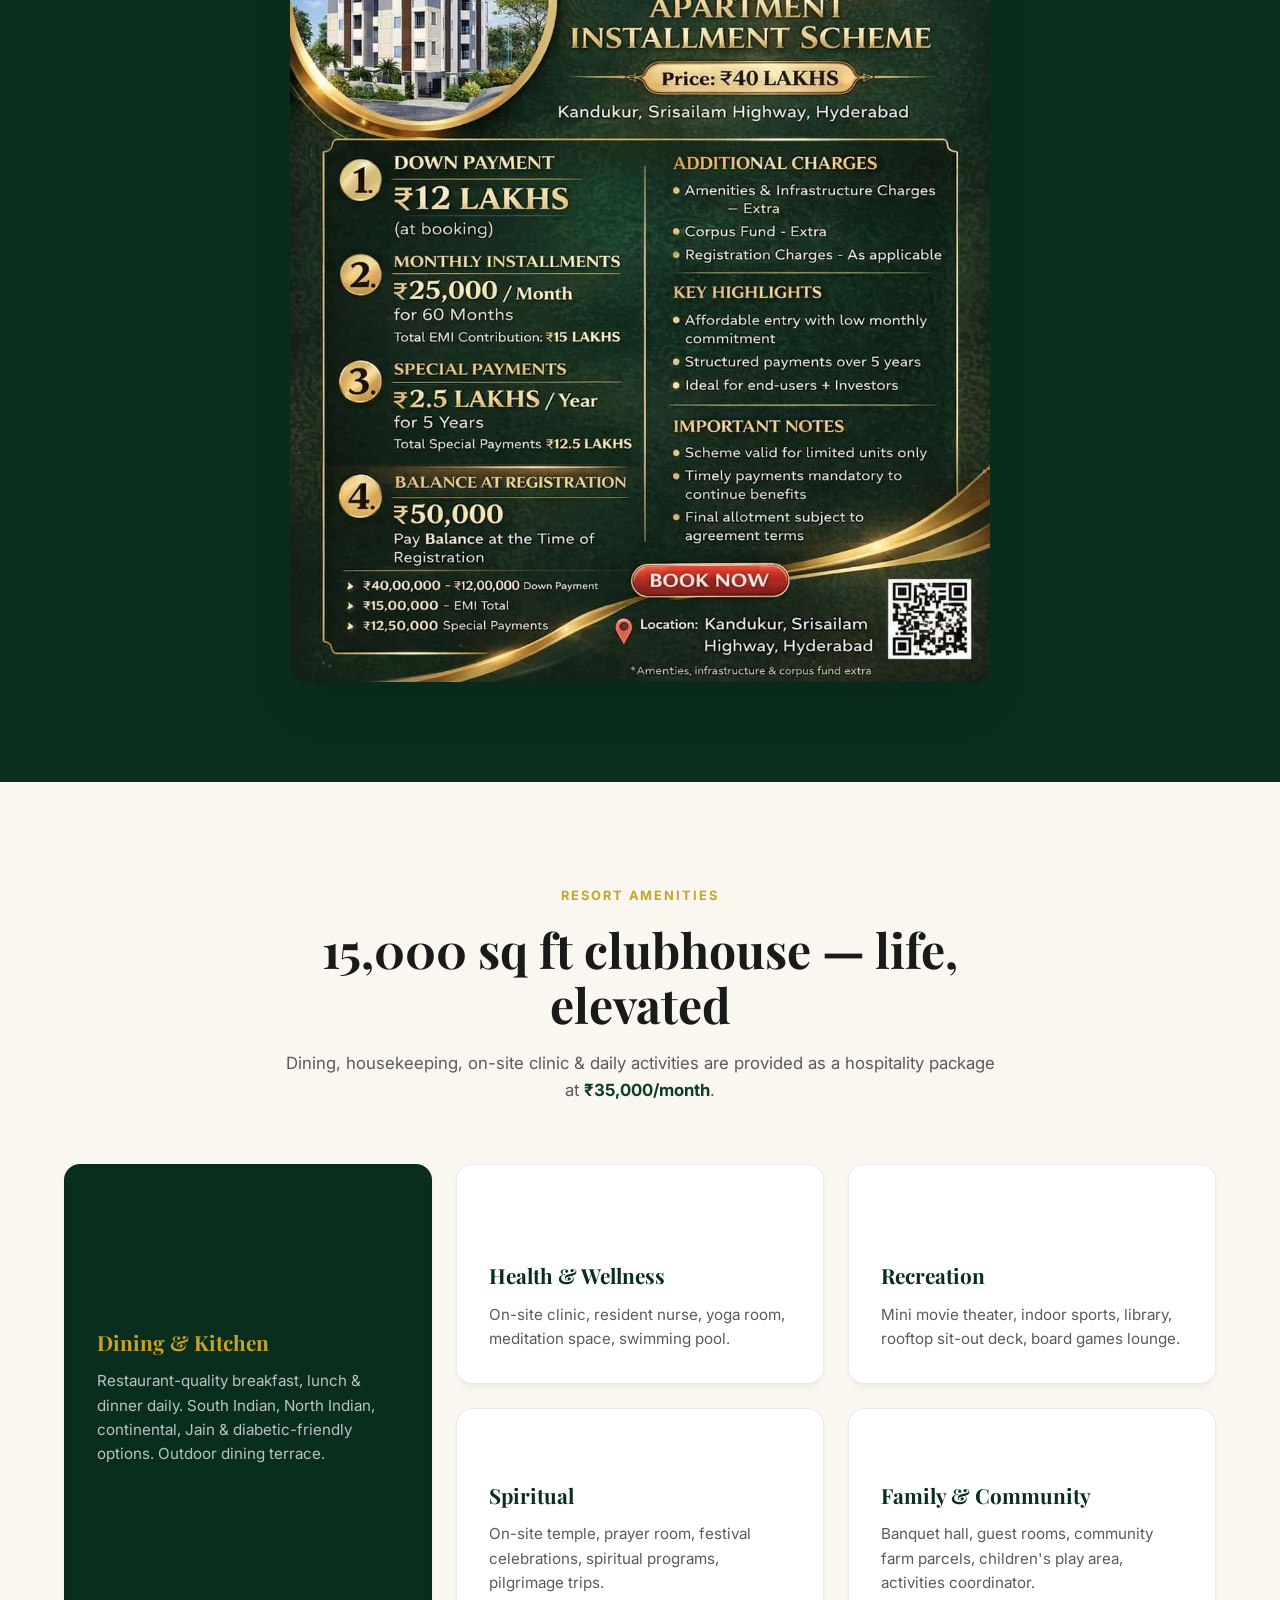
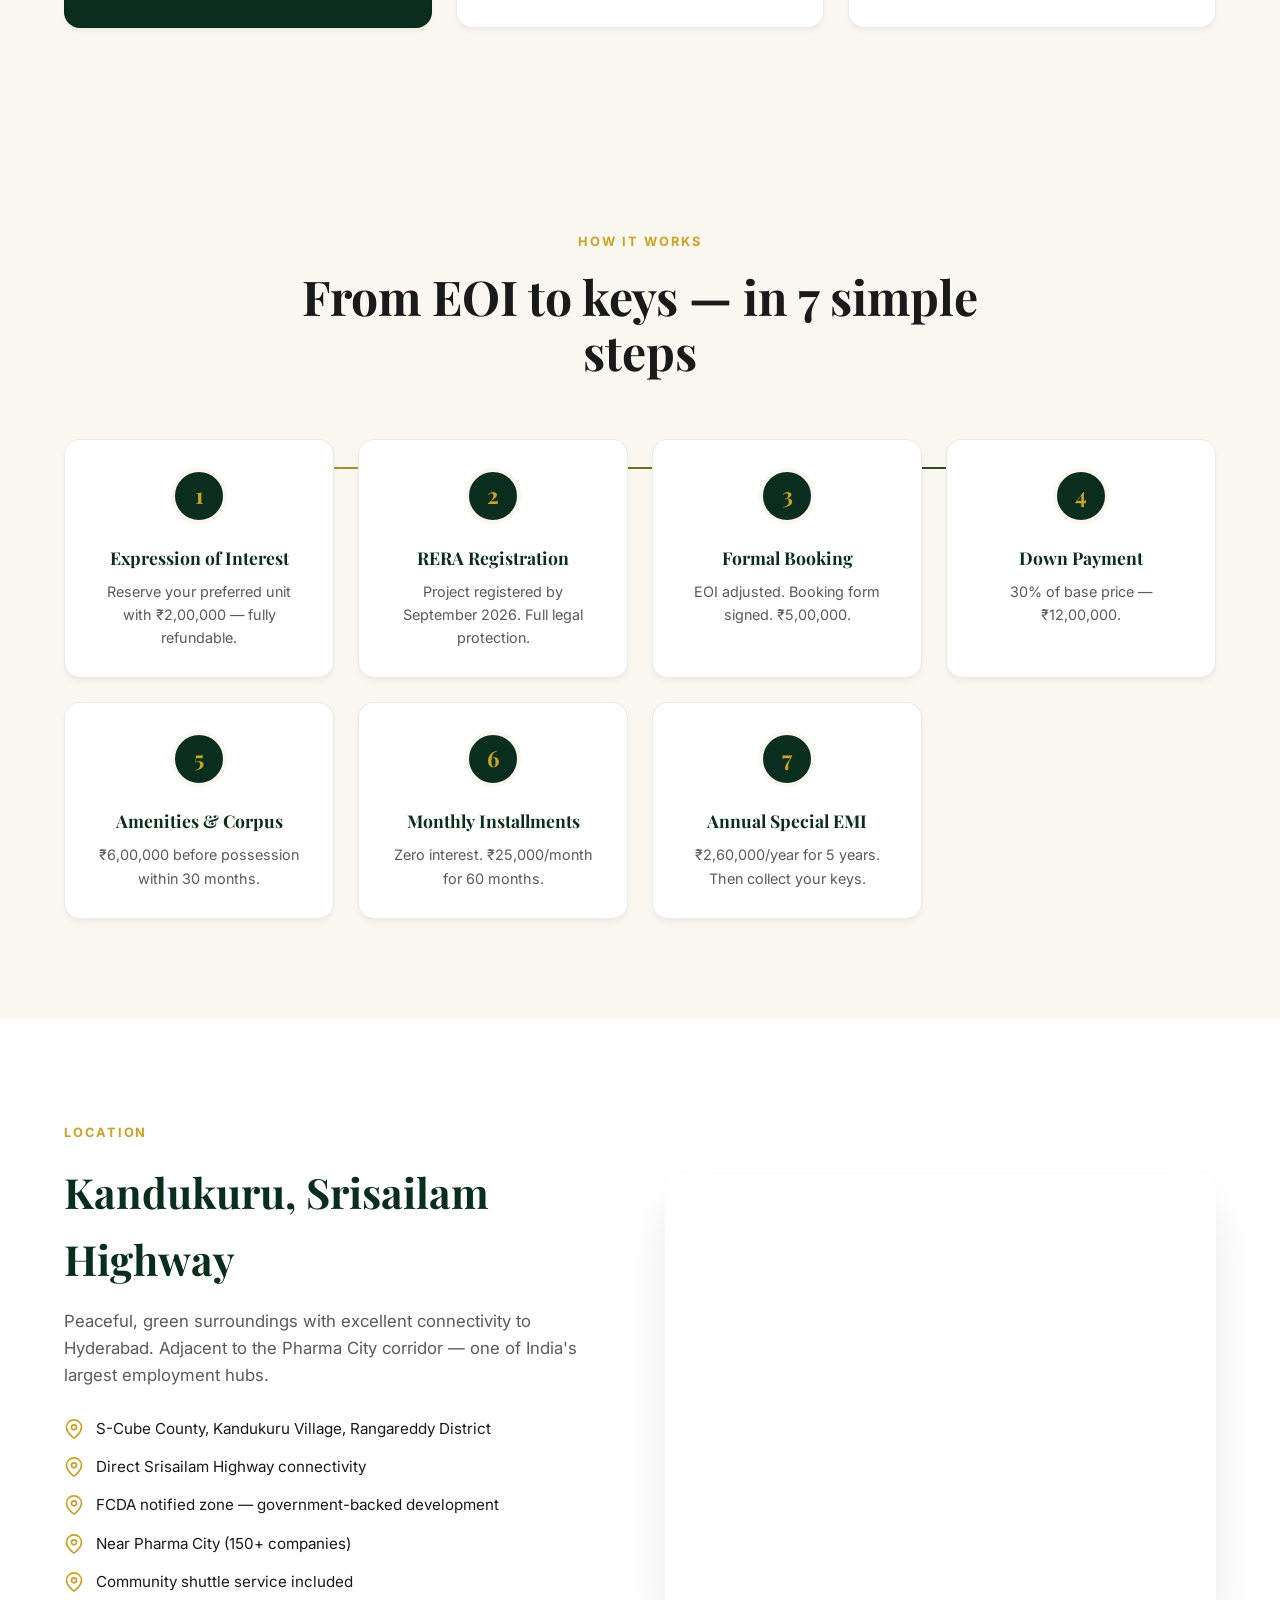
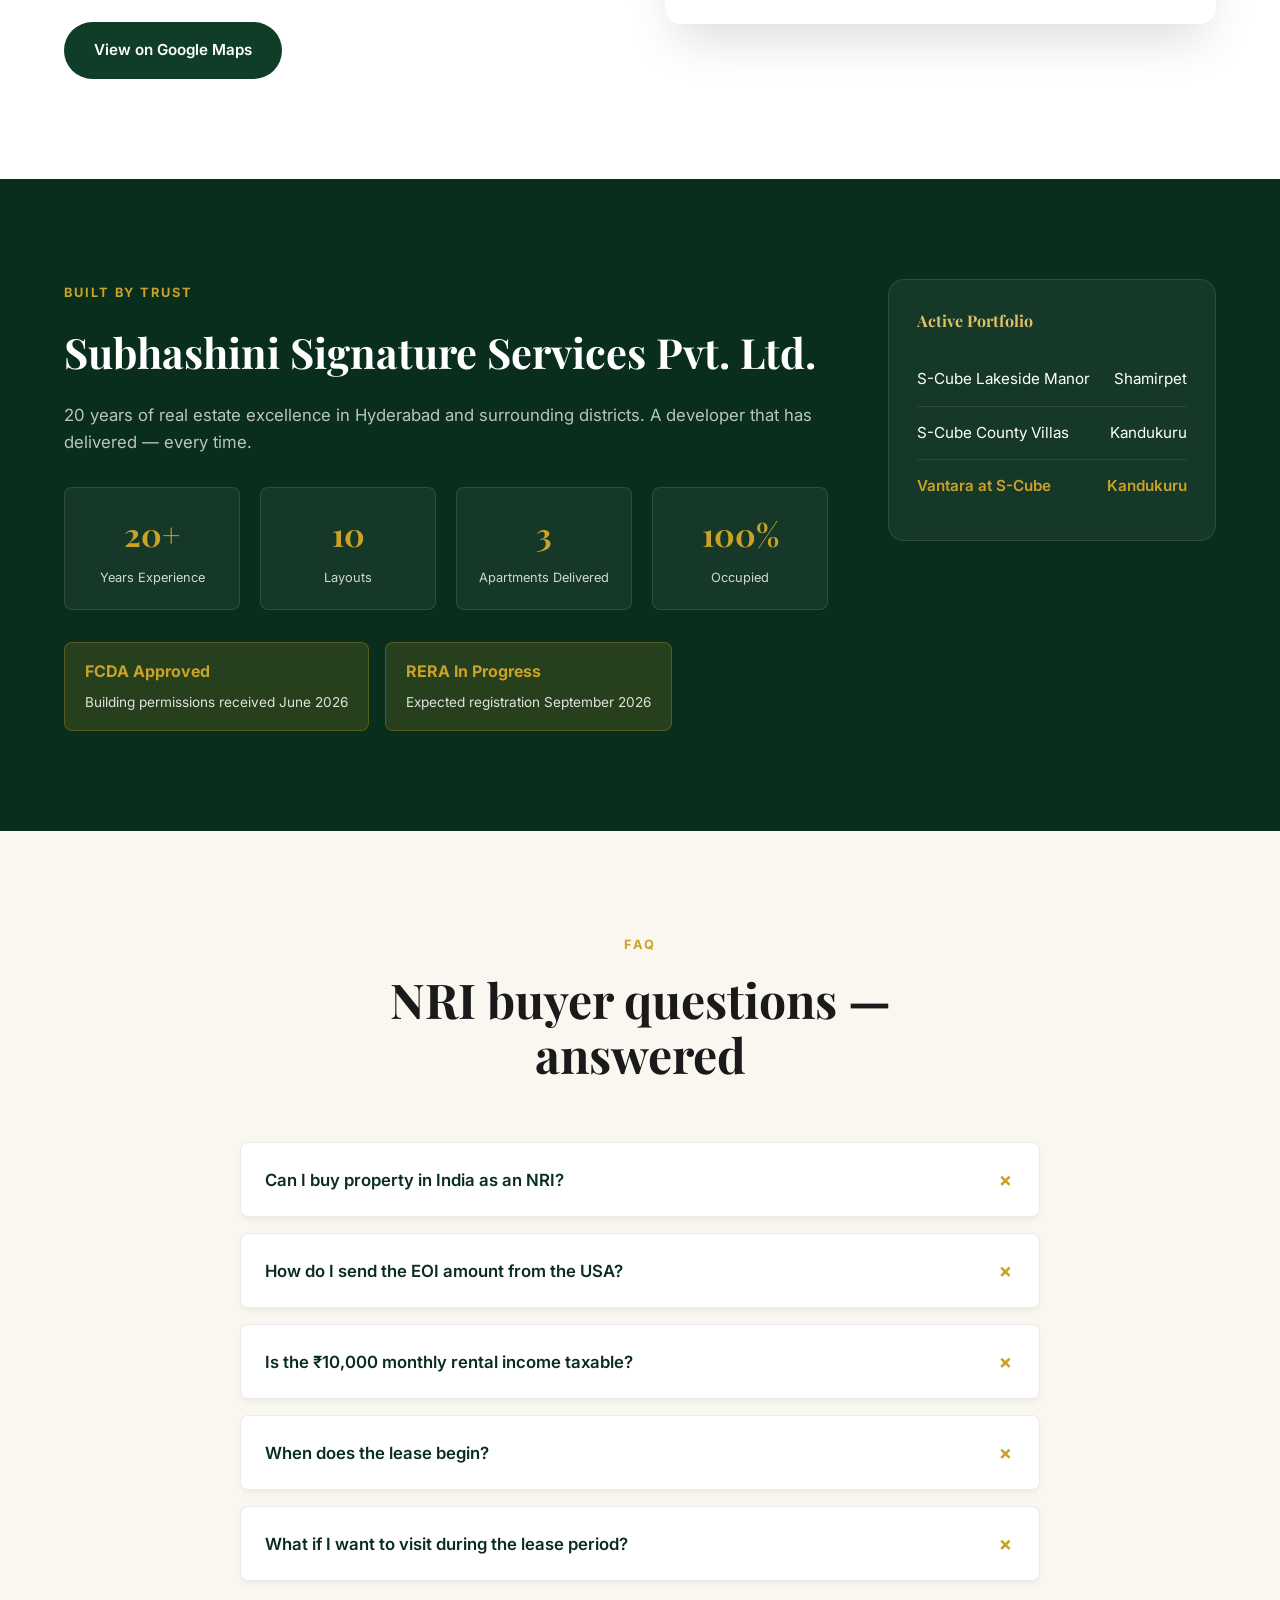
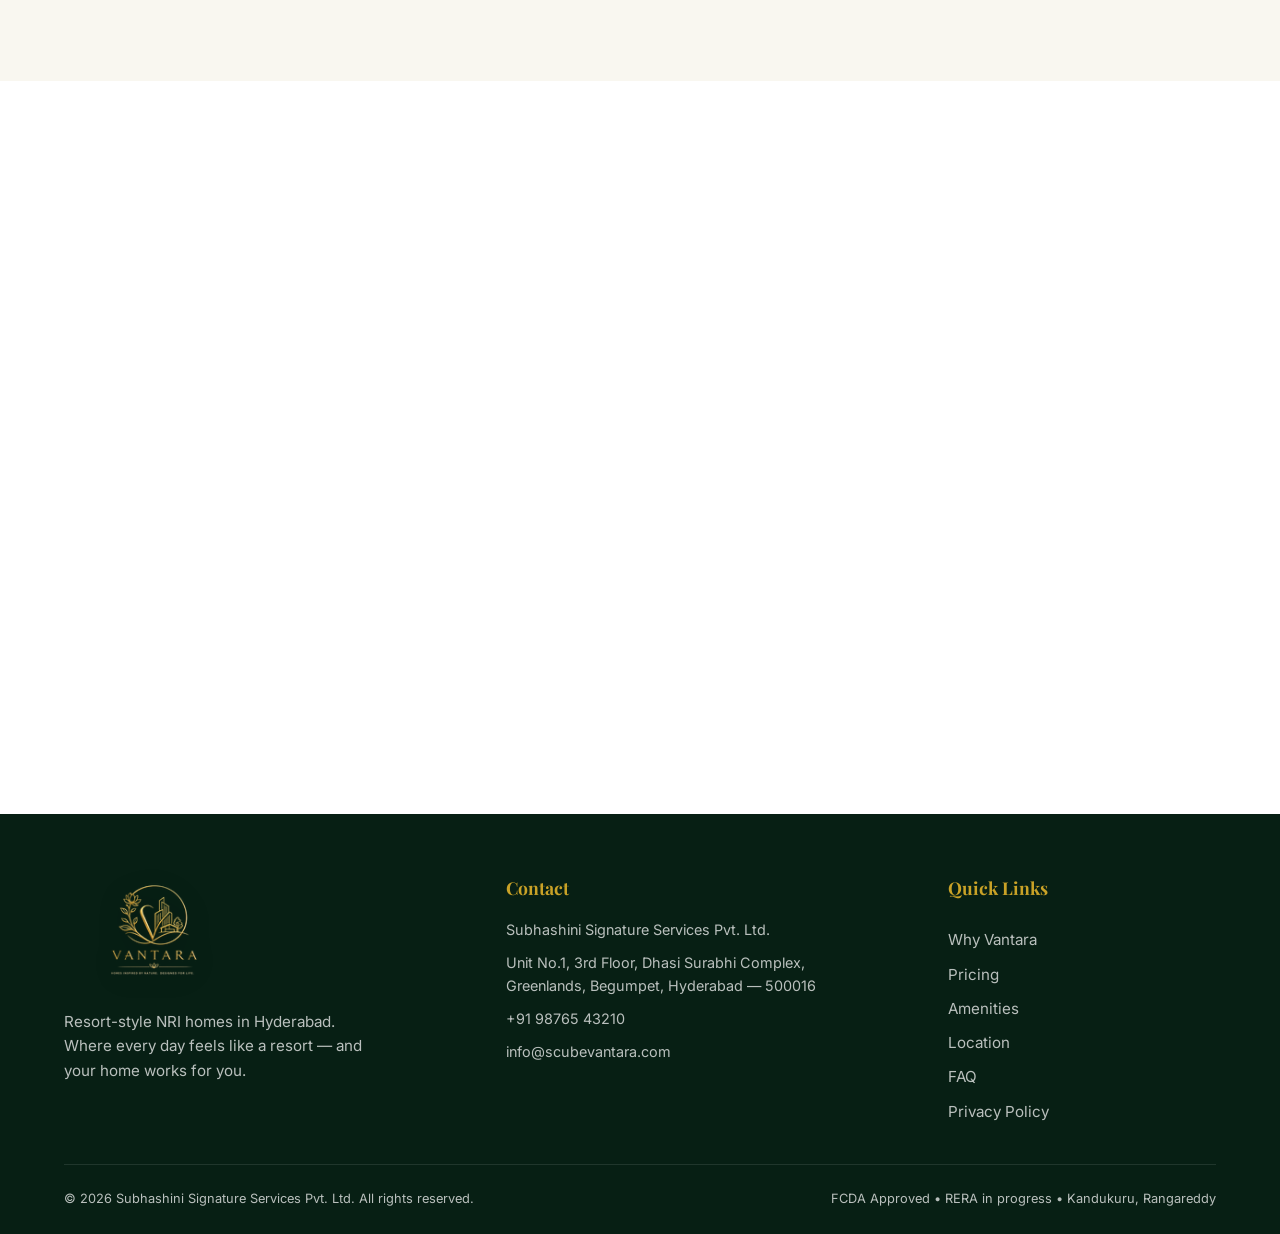
==== commit 65d17a3d: "Add Privacy Policy page and link it from the footer - New privacy.html reusing site header/footer/st" ====
--- a/index.html
+++ b/index.html
@@ -3,6 +3,22 @@
 <head>
   <meta charset="UTF-8">
   <meta name="viewport" content="width=device-width, initial-scale=1.0">
+  <!-- Meta Pixel Code -->
+  <script>
+    !function(f,b,e,v,n,t,s)
+    {if(f.fbq)return;n=f.fbq=function(){n.callMethod?
+    n.callMethod.apply(n,arguments):n.queue.push(arguments)};
+    if(!f._fbq)f._fbq=n;n.push=n;n.loaded=!0;n.version='2.0';
+    n.queue=[];t=b.createElement(e);t.async=!0;
+    t.src=v;s=b.getElementsByTagName(e)[0];
+    s.parentNode.insertBefore(t,s)}(window, document,'script',
+    'https://connect.facebook.net/en_US/fbevents.js');
+    fbq('init', '1062682693000830');
+    fbq('track', 'PageView');
+  </script>
+  <noscript><img height="1" width="1" style="display:none"
+    src="https://www.facebook.com/tr?id=1062682693000830&ev=PageView&noscript=1"/></noscript>
+  <!-- End Meta Pixel Code -->
   <title>Vantara at S-Cube | Resort-Style NRI Homes in Hyderabad</title>
   <meta name="description" content="Vantara at S-Cube: Hyderabad's first resort-style residential community for NRIs. Own a fully-managed home that earns ₹10,000/month rental income while you're away.">
   <link rel="preconnect" href="https://fonts.googleapis.com">
@@ -602,6 +618,7 @@
           <a href="#amenities">Amenities</a>
           <a href="#location">Location</a>
           <a href="#faq">FAQ</a>
+          <a href="privacy.html">Privacy Policy</a>
         </div>
       </div>
       <div class="footer-bottom">
--- a/css/style.css
+++ b/css/style.css
@@ -1607,6 +1607,49 @@
   margin-bottom: 24px;
 }
 
+/* Legal page (privacy policy) */
+.legal-section {
+  padding-top: 160px;
+}
+
+.legal {
+  max-width: 800px;
+}
+
+.legal h2 {
+  font-family: var(--font-heading);
+  font-size: clamp(2rem, 5vw, 2.75rem);
+  margin: 12px 0 4px;
+}
+
+.legal .legal-updated {
+  color: var(--text-muted);
+  margin-bottom: 40px;
+}
+
+.legal h3 {
+  font-family: var(--font-heading);
+  font-size: 1.35rem;
+  margin: 36px 0 12px;
+}
+
+.legal p {
+  margin-bottom: 16px;
+}
+
+.legal ul {
+  margin: 0 0 16px 22px;
+}
+
+.legal li {
+  margin-bottom: 8px;
+}
+
+.legal a {
+  color: var(--gold-dark);
+  text-decoration: underline;
+}
+
 /* Reveal animations */
 .reveal {
   opacity: 0;
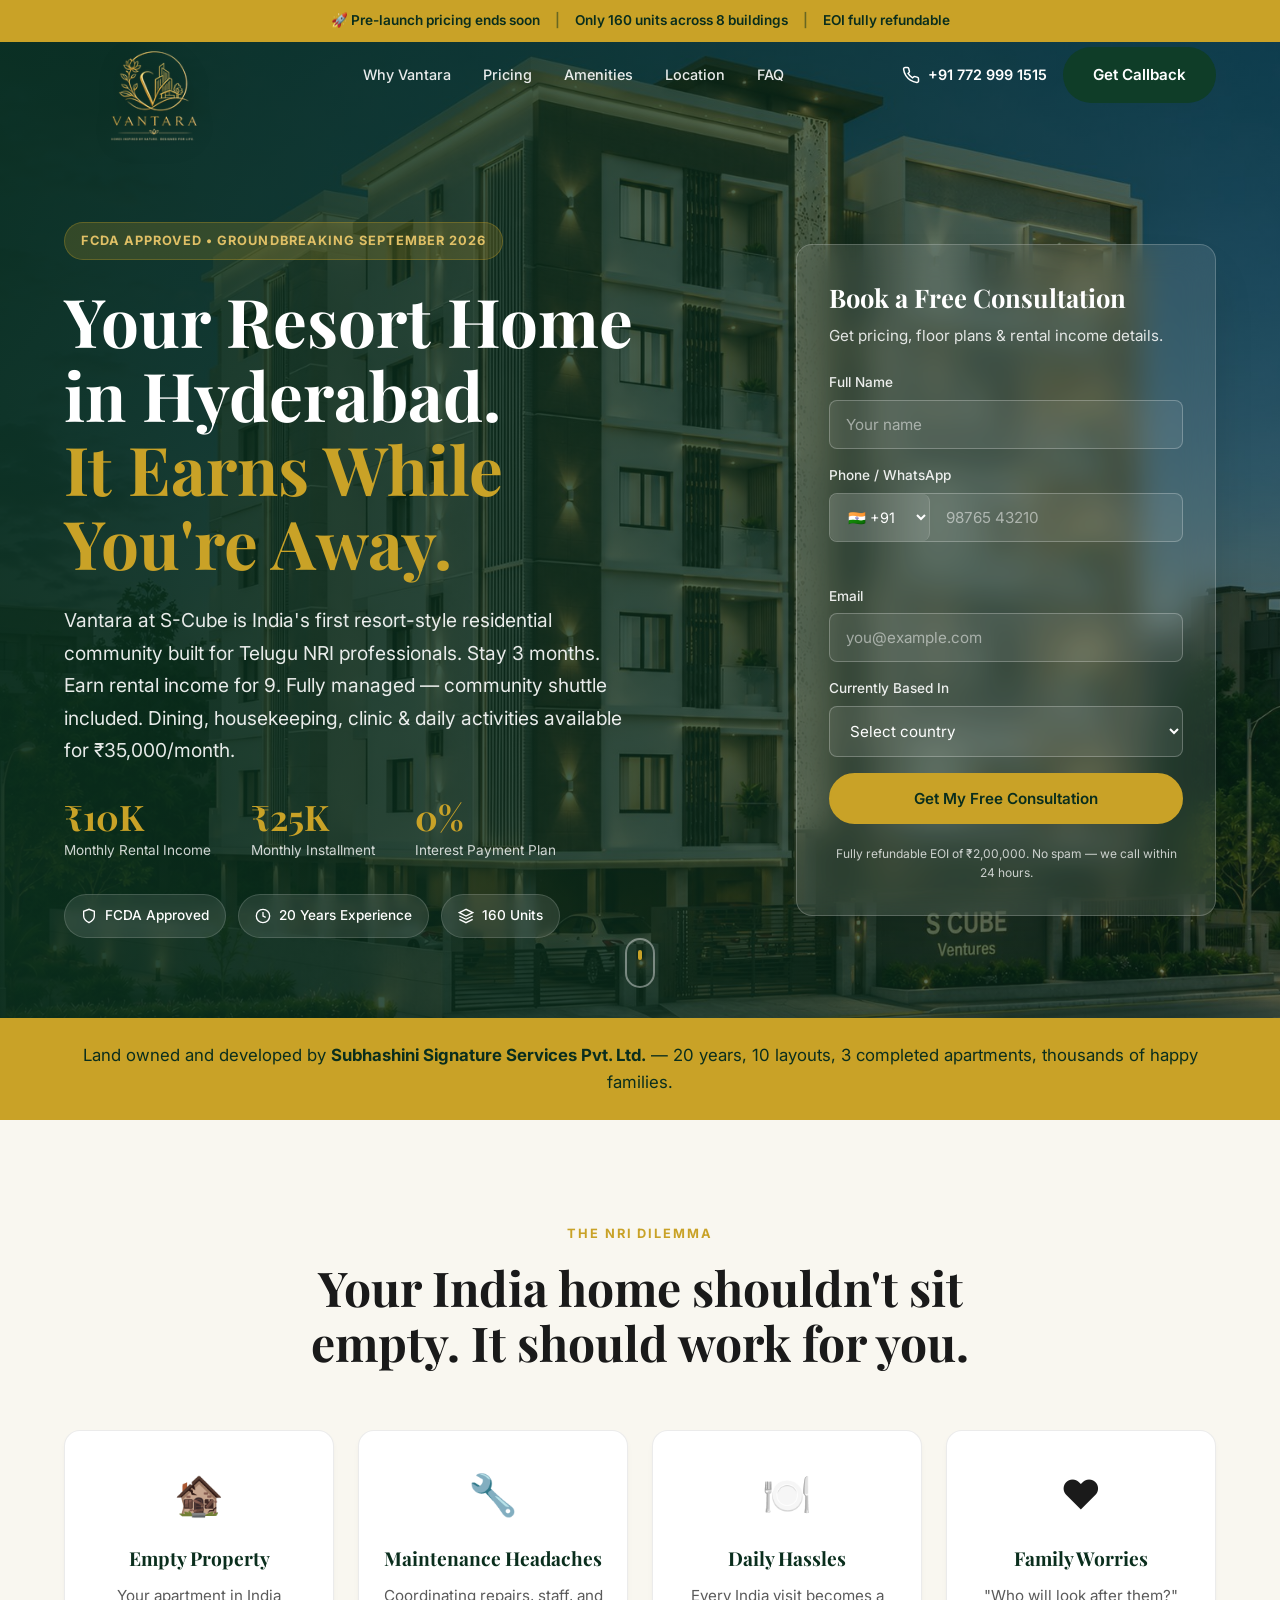
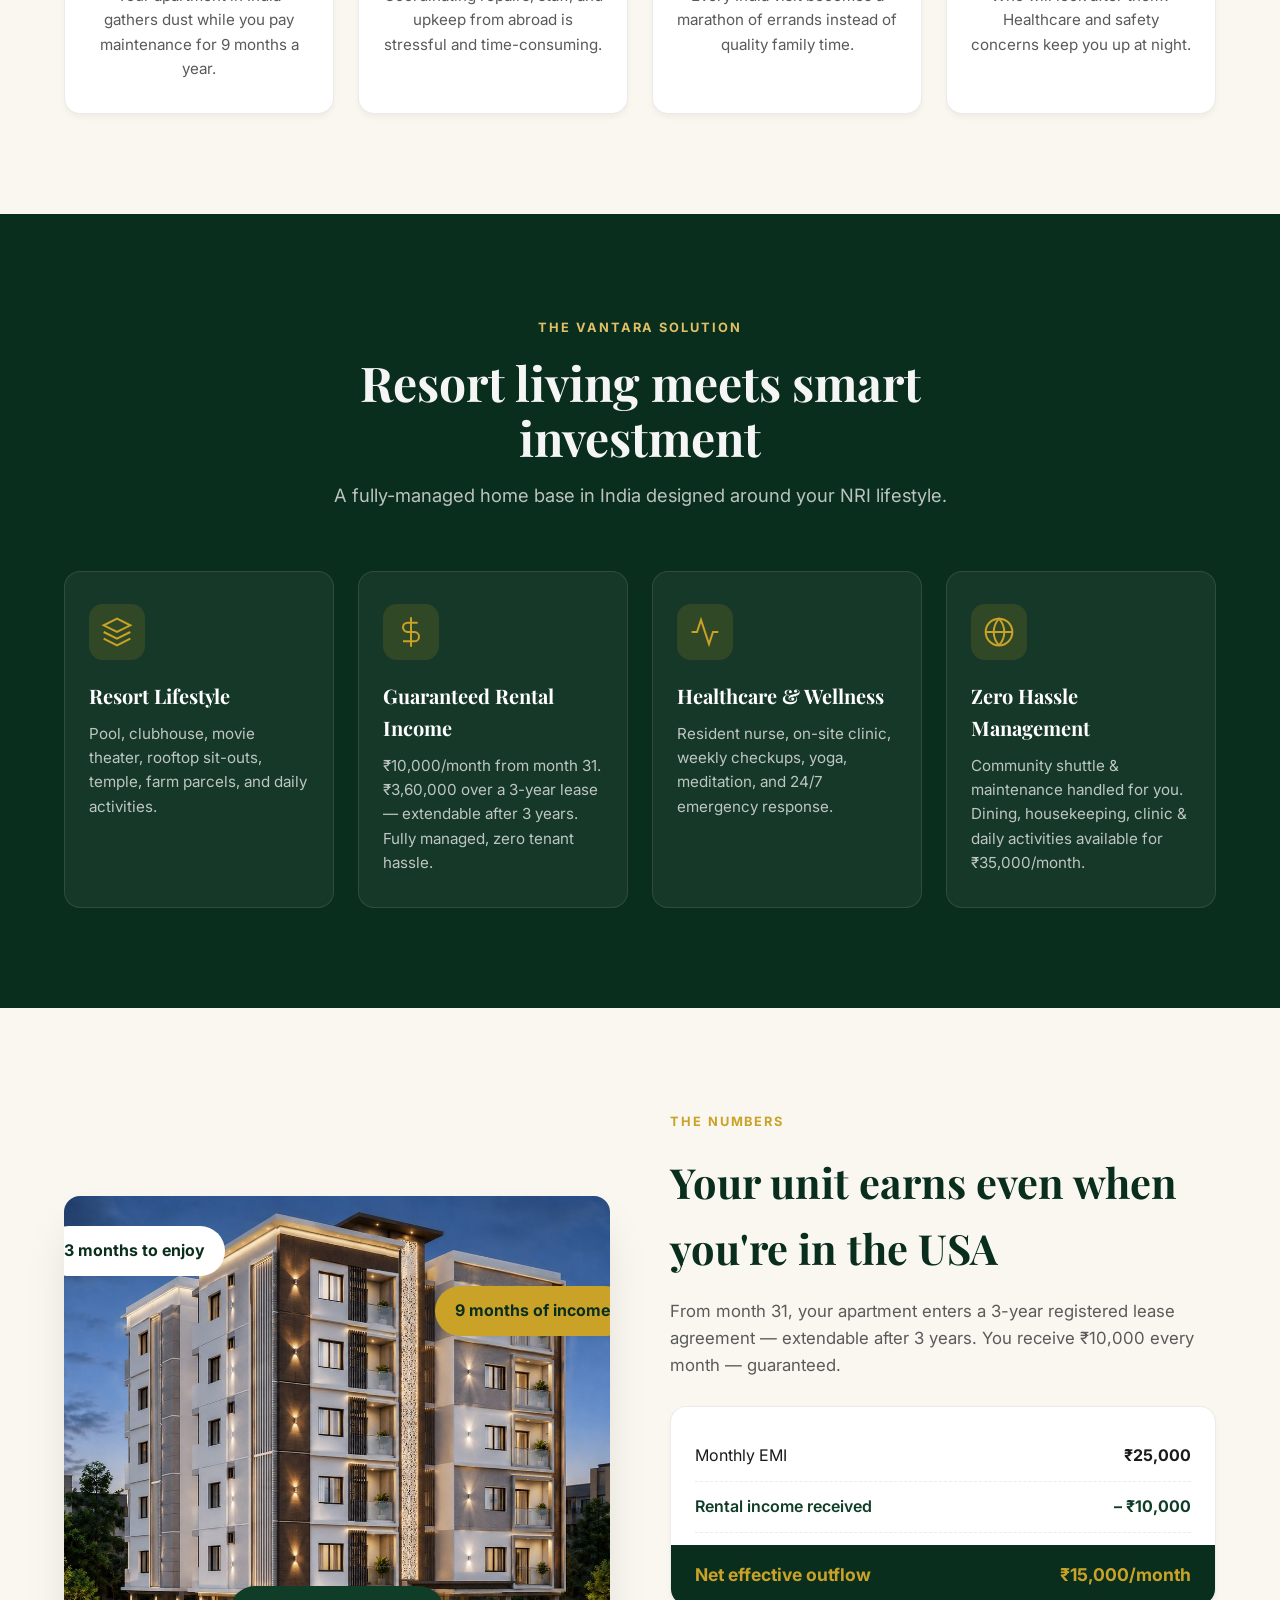
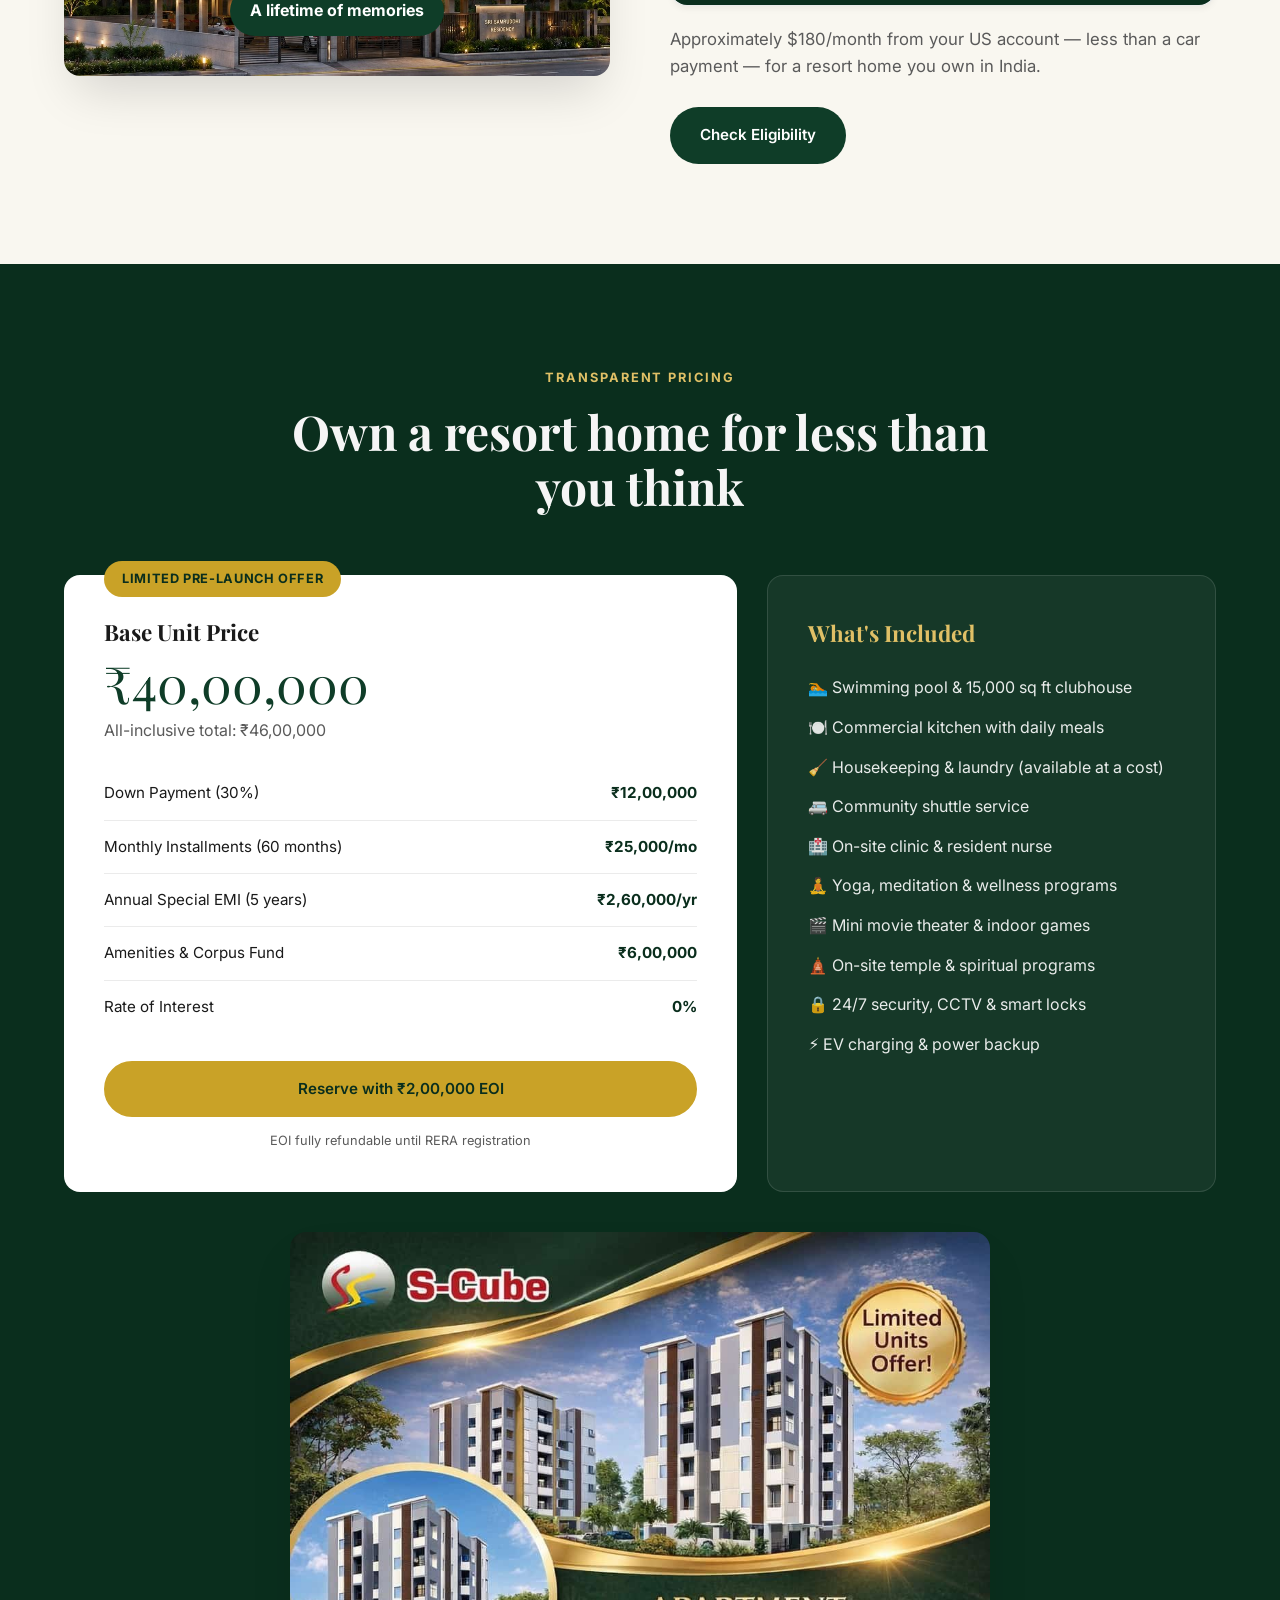
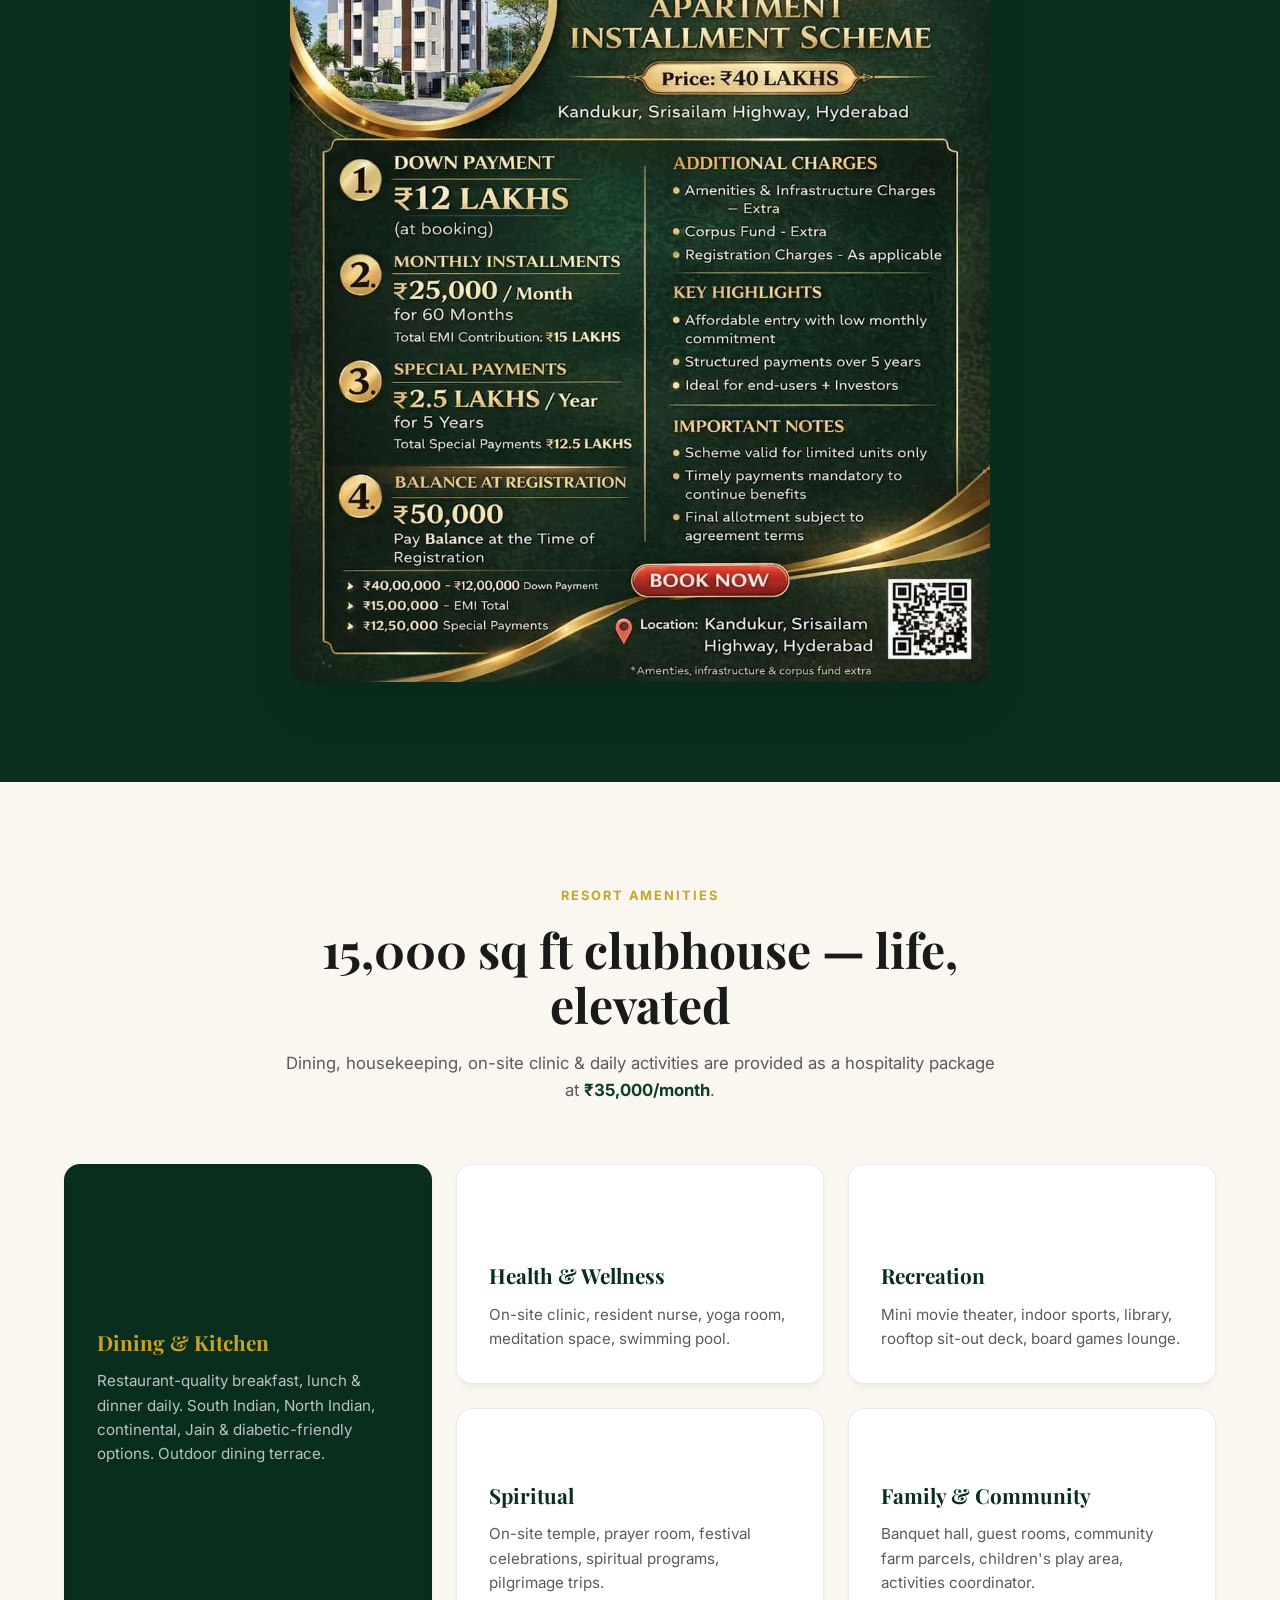
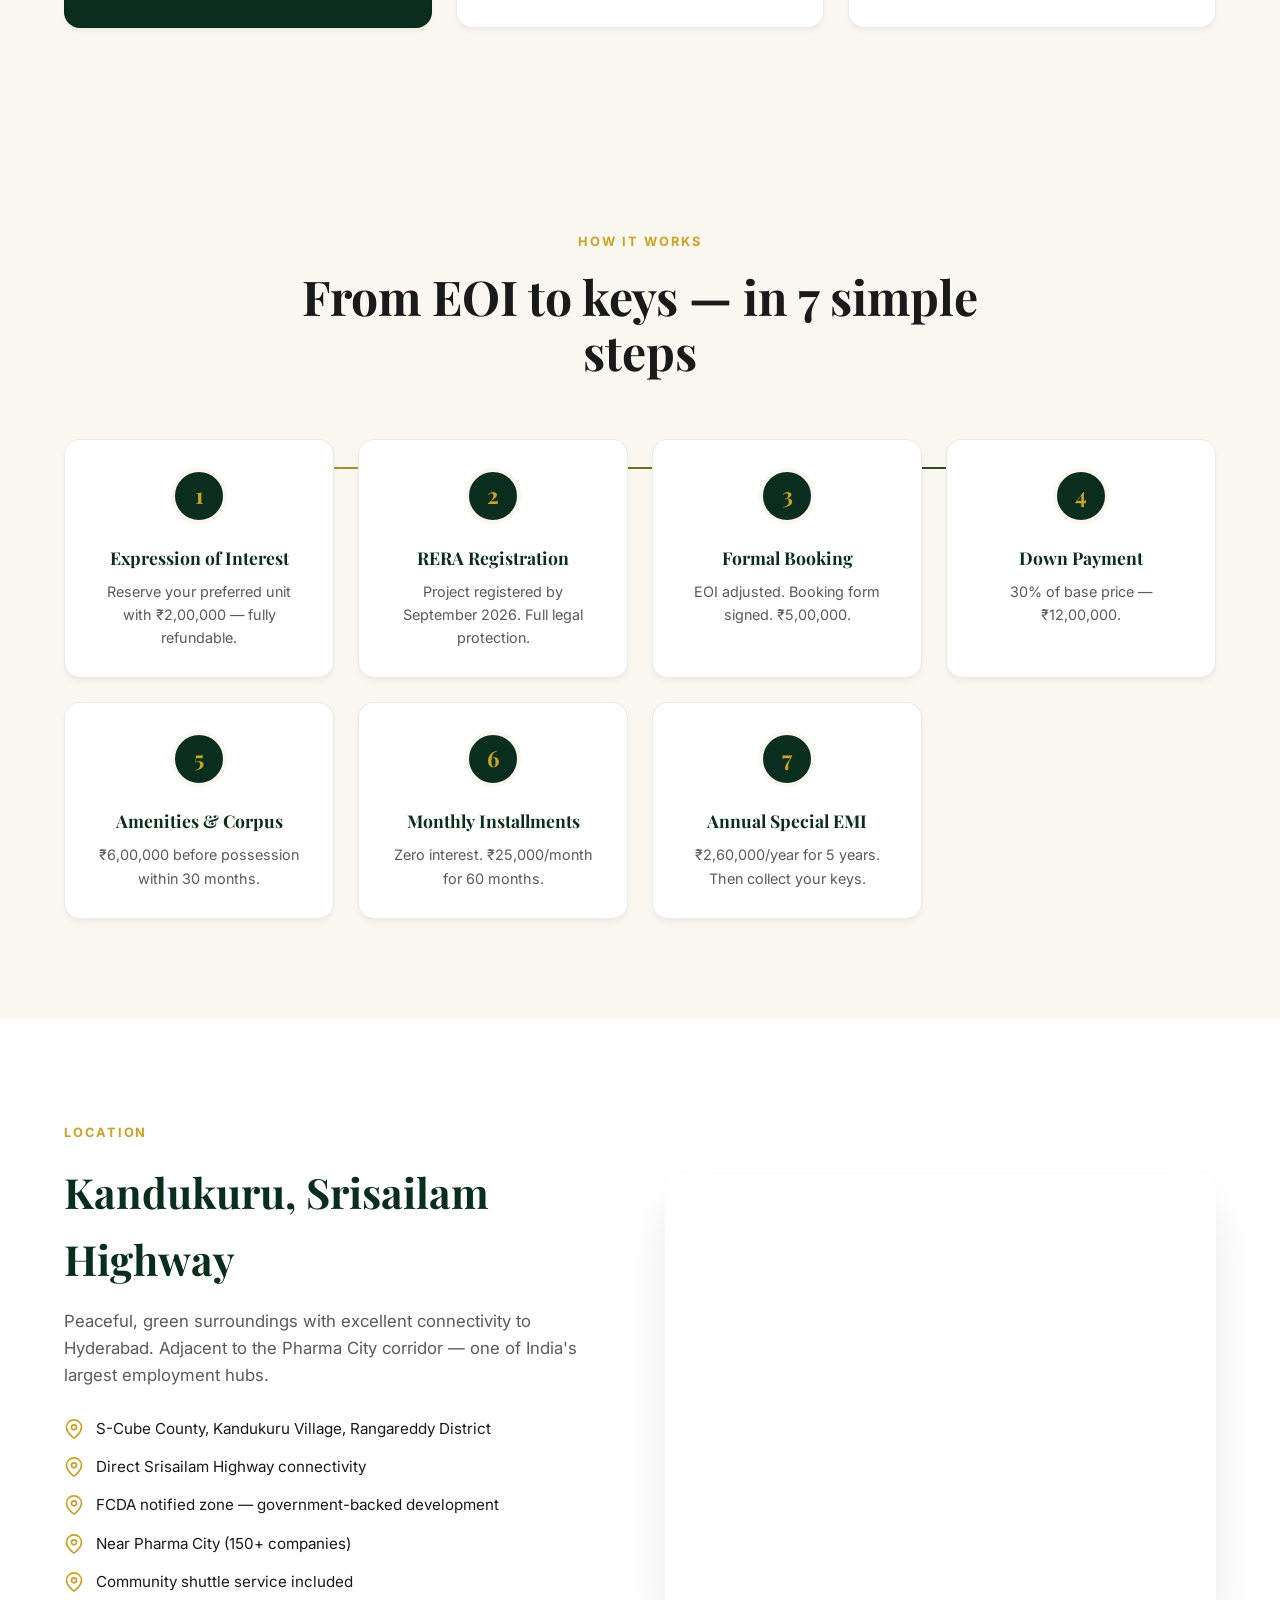
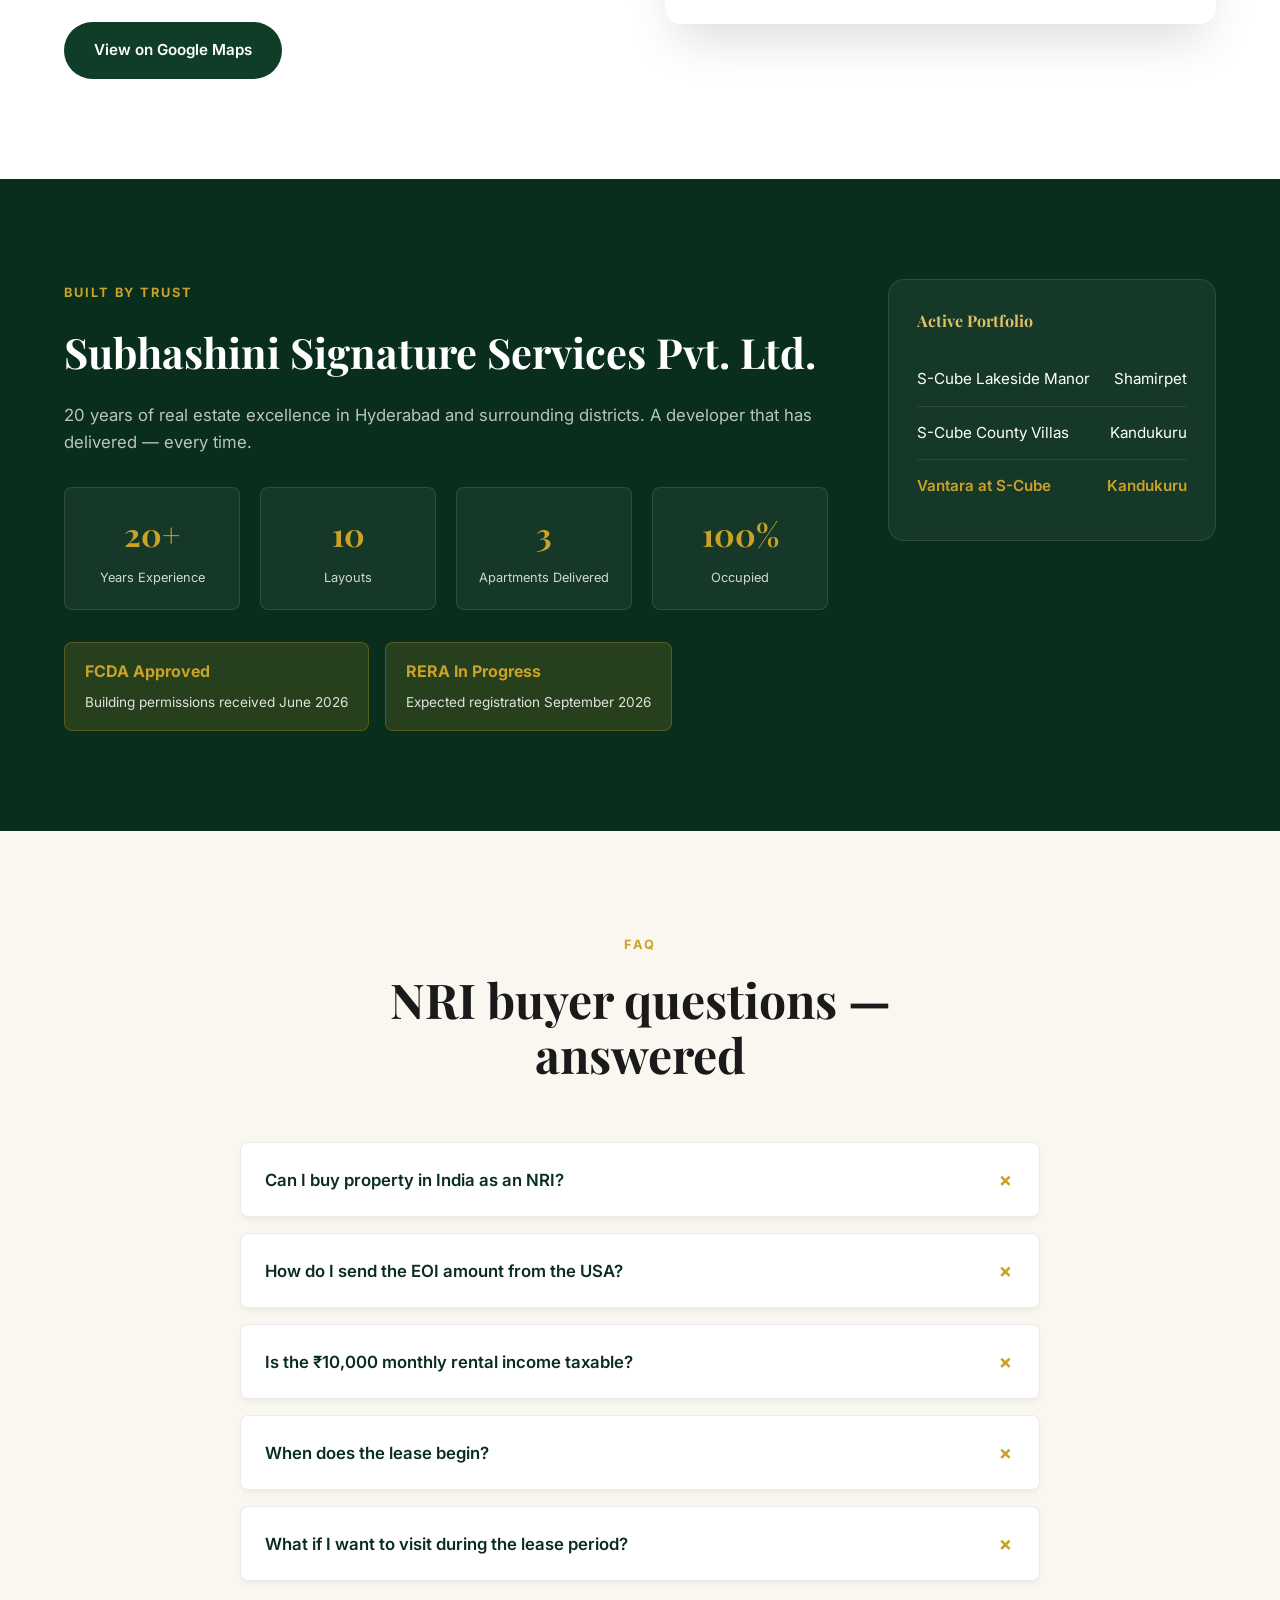
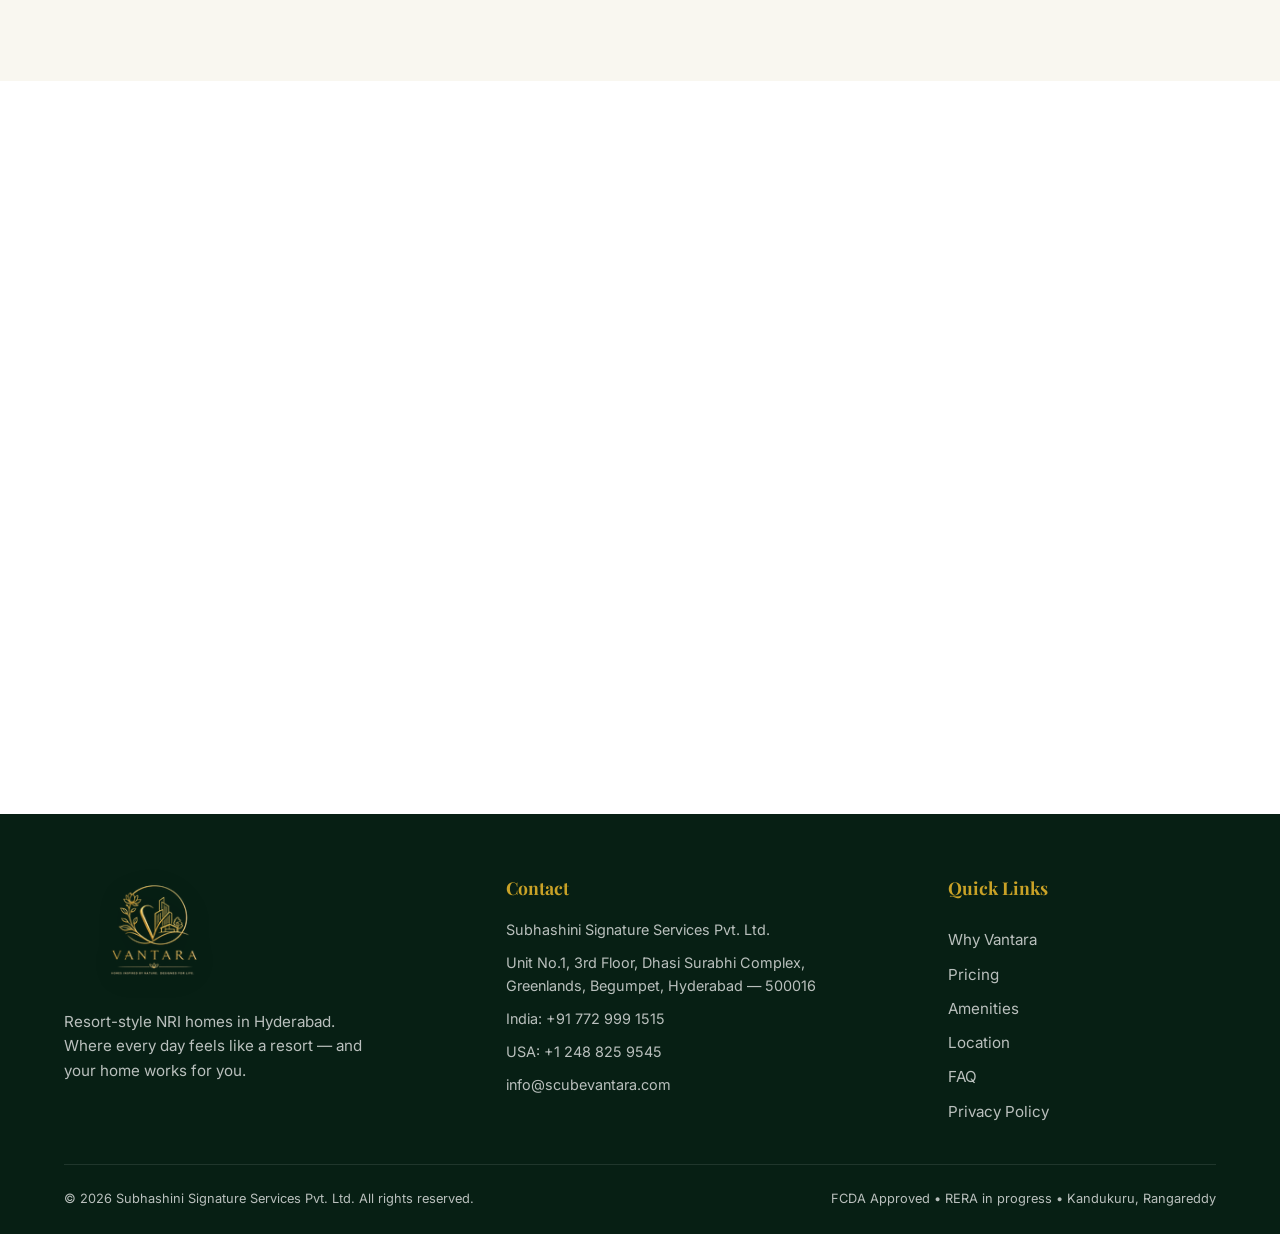
==== commit d75a3047: "Update contact numbers (India + USA); remove phone from privacy contact - Replace placeholder +91 98" ====
--- a/index.html
+++ b/index.html
@@ -52,9 +52,9 @@
         <a href="#faq">FAQ</a>
       </nav>
       <div class="header-actions">
-        <a href="tel:+919876543210" class="header-phone">
+        <a href="tel:+917729991515" class="header-phone">
           <svg width="18" height="18" viewBox="0 0 24 24" fill="none" stroke="currentColor" stroke-width="2"><path d="M22 16.92v3a2 2 0 0 1-2.18 2 19.79 19.79 0 0 1-8.63-3.07 19.5 19.5 0 0 1-6-6 19.79 19.79 0 0 1-3.07-8.67A2 2 0 0 1 4.11 2h3a2 2 0 0 1 2 1.72 12.84 12.84 0 0 0 .7 2.81 2 2 0 0 1-.45 2.11L8.09 9.91a16 16 0 0 0 6 6l1.27-1.27a2 2 0 0 1 2.11-.45 12.84 12.84 0 0 0 2.81.7A2 2 0 0 1 22 16.92z"></path></svg>
-          <span>+91 98765 43210</span>
+          <span>+91 772 999 1515</span>
         </a>
         <a href="#contact" class="btn btn-primary">Get Callback</a>
         <button class="nav-toggle" id="navToggle" aria-label="Open menu">
@@ -550,8 +550,9 @@
           <h2>Reserve your resort home today</h2>
           <p>Join Telugu NRI professionals who are making Vantara at S-Cube their home base in India. Pre-launch pricing ends soon — only 160 units available.</p>
           <div class="cta-buttons">
-            <a href="tel:+919876543210" class="btn btn-gold">Call +91 98765 43210</a>
-            <a href="https://wa.me/919876543210" class="btn btn-outline" target="_blank">WhatsApp Us</a>
+            <a href="tel:+917729991515" class="btn btn-gold">Call India +91 772 999 1515</a>
+            <a href="tel:+12488259545" class="btn btn-outline">Call USA +1 248 825 9545</a>
+            <a href="https://wa.me/917729991515" class="btn btn-outline" target="_blank">WhatsApp Us</a>
           </div>
         </div>
         <form class="lead-form compact" id="footerForm" data-source="Footer">
@@ -608,7 +609,8 @@
           <h4>Contact</h4>
           <p>Subhashini Signature Services Pvt. Ltd.</p>
           <p>Unit No.1, 3rd Floor, Dhasi Surabhi Complex,<br>Greenlands, Begumpet, Hyderabad — 500016</p>
-          <p><a href="tel:+919876543210">+91 98765 43210</a></p>
+          <p>India: <a href="tel:+917729991515">+91 772 999 1515</a></p>
+          <p>USA: <a href="tel:+12488259545">+1 248 825 9545</a></p>
           <p><a href="mailto:info@scubevantara.com">info@scubevantara.com</a></p>
         </div>
         <div class="footer-links">
@@ -630,7 +632,7 @@
 
   <!-- Sticky mobile CTA -->
   <div class="sticky-cta">
-    <a href="tel:+919876543210" class="btn btn-outline">Call</a>
+    <a href="tel:+917729991515" class="btn btn-outline">Call</a>
     <a href="#contact" class="btn btn-gold">Get Callback</a>
   </div>
 
--- a/css/style.css
+++ b/css/style.css
@@ -1608,8 +1608,18 @@
 }
 
 /* Legal page (privacy policy) */
+/* Static header sized to fully contain the overflowing logo on the green bar */
+.legal-header {
+  position: static;
+  padding-top: 0;
+}
+
+.legal-header .header-inner {
+  height: 160px;
+}
+
 .legal-section {
-  padding-top: 160px;
+  padding-top: 48px;
 }
 
 .legal {
